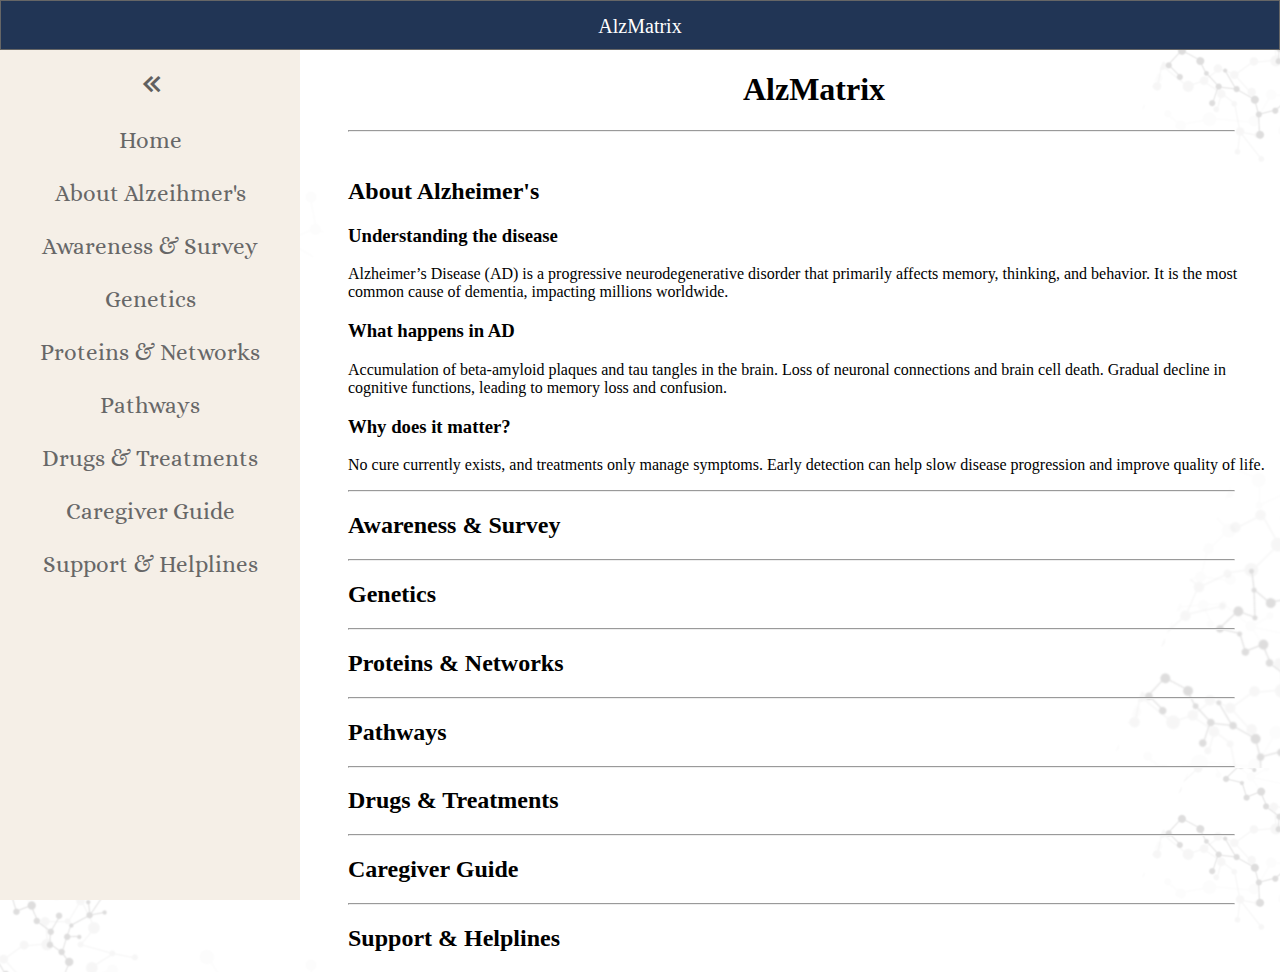
==== secondpage.html @ f24d051a "new file:   images/AlzMatrix2.png 	modified:   index.html 	new file:   secondpage.css 	new file:   s" ====
<!DOCTYPE html>
<html lang="en">
<head>
    <meta charset="UTF-8">
    <meta name="viewport" content="width=device-width, initial-scale=1.0">
    <title>Document</title>
    <link rel="stylesheet" href="secondpage.css">
    <link href='https://fonts.googleapis.com/css?family=Alice' rel='stylesheet'>
    <link rel="stylesheet" href="https://unpkg.com/boxicons@2.1.4/css/boxicons.min.css">

</head>
<body class="sb-expanded" background="images/AlzMatrix2.png"> 

    <div id="header_container">
        <div id="header">
            AlzMatrix
        </div>
    </div>

    <!-- <div id="wrapper">
        <div id="sidebar">
            <ul>
                <li>Home</li>
                <li>About Alzeihmer's</li>
                <li>Awareness & Survey</li>
                <li>Genetics</li>
                <li>Proteins & Networks</li>
                <li>Pathways</li>
                <li>Drugs & Treatments</li>
                <li>Caregiver Guide</li>
                <li>Support & Helplines</li>
            </ul>

        </div>

        <div id="main">
            <p>this is main content</p>
        </div>
    </div> -->


    <aside id="sidebar">
        
        
        <nav id="list_nav">
            <ul id="ul_list">
                <li>
                    <a href="" data-resize-btn id="button"><i class="bx bx-chevrons-right" id="button"></i></a>
                </li>
                <li>
                    <a id="list_item" href="index.html"><span>Home</span></a>
                </li>
                <li>
                    <a id="list_item" href="#about_ad"><span>About Alzeihmer's</span></a>
                </li>
                <li>
                    <a id="list_item" href="#aware"><span>Awareness & Survey</span></a>
                </li>
                <li>
                    <a id="list_item" href="#genes"><span>Genetics</span></a>
                </li>
                <li>
                    <a id="list_item" href=""><span>Proteins & Networks</span></a>
                </li>
                <li>
                    <a id="list_item" href=""><span>Pathways</span></a>
                </li>
                <li>
                    <a id="list_item" href=""><span>Drugs & Treatments</span></a>
                </li>
                <li>
                    <a id="list_item" href=""><span>Caregiver Guide</span></a>
                </li>
                <li>
                    <a id="list_item" href=""><span>Support & Helplines</span></a>
                </li>
            </ul>
        </nav>

        <div id="index">
            <h4>INDEX</h4>
        </div>

    </aside>

    <main id="main">
        <h1 id="title">AlzMatrix</h1>

        <hr>
        <br>

        <div id="about_ad">
            <h2>About Alzheimer's</h2>
            <h3>Understanding the disease</h3>
            <p>Alzheimer’s Disease (AD) is a progressive neurodegenerative disorder that primarily affects memory, thinking, and behavior. It is the most common cause of dementia, impacting millions worldwide.
            </p>
            <h3>What happens in AD</h3>
            <p>Accumulation of beta-amyloid plaques and tau tangles in the brain.
                Loss of neuronal connections and brain cell death.
                Gradual decline in cognitive functions, leading to memory loss and confusion.
                </p>
            <h3>Why does it matter?</h3>
            <p>No cure currently exists, and treatments only manage symptoms.
                Early detection can help slow disease progression and improve quality of life.</p>
        
        </div>

        <hr>

        <div id="aware">
            <h2>Awareness & Survey</h2>
        </div>

        <hr>

        <div id="genes">
            <h2>Genetics</h2>
        </div>

        <hr>

        <div id="proteins">
            <h2>Proteins & Networks</h2>
        </div>

        <hr>

        <div id="pathways">
            <h2>Pathways</h2>
        </div>

        <hr>

        <div id="drugs">
            <h2>Drugs & Treatments</h2>
        </div>

        <hr>

        <div id="guide">
            <h2>Caregiver Guide</h2>
        </div>

        <hr>

        <div id="support">
            <h2>Support & Helplines</h2>
        </div>

    </main>


    <!-- <div id="footer_container">
        <div id="footer">
            Footer Content
        </div>
    </div> -->



    <script>
        const resizeBtn = document.querySelector('[data-resize-btn]');

        resizeBtn.addEventListener('click', function(e){
            e.preventDefault();
            document.body.classList.toggle('sb-expanded');
        });

    </script>
    
</body>
</html>
---- secondpage.css ----
body {
    margin:0;
    padding:0;
    transition: background-color 0.5s;
    --sb-width: 3rem;
}


body.sb-expanded{
    --sb-width: 300px;
}

* {
    box-sizing: border-box;
  }


#header_container {
    background:#213555;
    border:1px solid #666;
    height:50px;
    left:0;
    position:fixed;
    width:100%;
    top:0;
}

#header {
    line-height:50px;
    margin:0 auto;
    width:940px;
    text-align:center;
    color: white;
    padding-left: 0;
    font-size: 20px;
}


/* sidebar */


#sidebar{
    background-color: #f5efe7;
    position: fixed;
    /* top: 50px;
    left: 0;
    bottom: 30px; */
    inset: 50px auto 0 0;
    /* width: 50px; */
    width: var(--sb-width)
}

#button{
    color: #616060;
    scale: 1.5;
    
    /* padding-left: 30px; */
}

#button.hover{
    color: black;
}


#list_nav, #ul_list{
    list-style: none;
    display: flex;
    flex-flow: column;
    gap: 30px;
    align-items: center;
}

#ul_list{
    padding-left: 0;
}

#list_item, #list_nav {
    display: flex;
    font-family: 'Alice';
    line-height: 1;
    color: #676767;
    text-decoration: none;
    font-size: 23px;
    transition: background-color 0.5s ease-in-out, color 0.5s ease-in-out;
}

a.hover{
    color: black;
}

span, #list_item, #list_nav {
    opacity: 0;
    visibility: hidden;
    /* transition: opacity 0.1s ease-in, visibility 0.1s ease-in */
}

.sb-expanded span, #list_item, #list_nav {
    opacity: 1;
    visibility: visible
}

#index {
    opacity: 1;
    visibility: visible;
    text-orientation: mixed;
}

.sb-expanded #index{
    opacity: 0;
    visibility: hidden;
}


.sb-expanded #sidebar .bx-chevrons-right{
    rotate: 180deg
}

/* main content */

#main{
    padding-top: 50px;
    padding-left: 3rem;
    transition: margin-left 0.5s ease-in-out;
}

h1{
    text-align: center;
}




hr{
    margin-right: 45px;
}

@media(min-width:768px){
    main{
        margin-left: var(--sb-width);
    }
}



/* Make Footer Sticky */
#footer_container {
    background:#213555;
    border:1px solid #666;
    bottom:0;
    height:30px;
    left:0;
    position:fixed;
    width:100%;
}

#footer {
    line-height:30px;
    margin:0 auto;
    width:940px;
    text-align:center;
    color: white
}
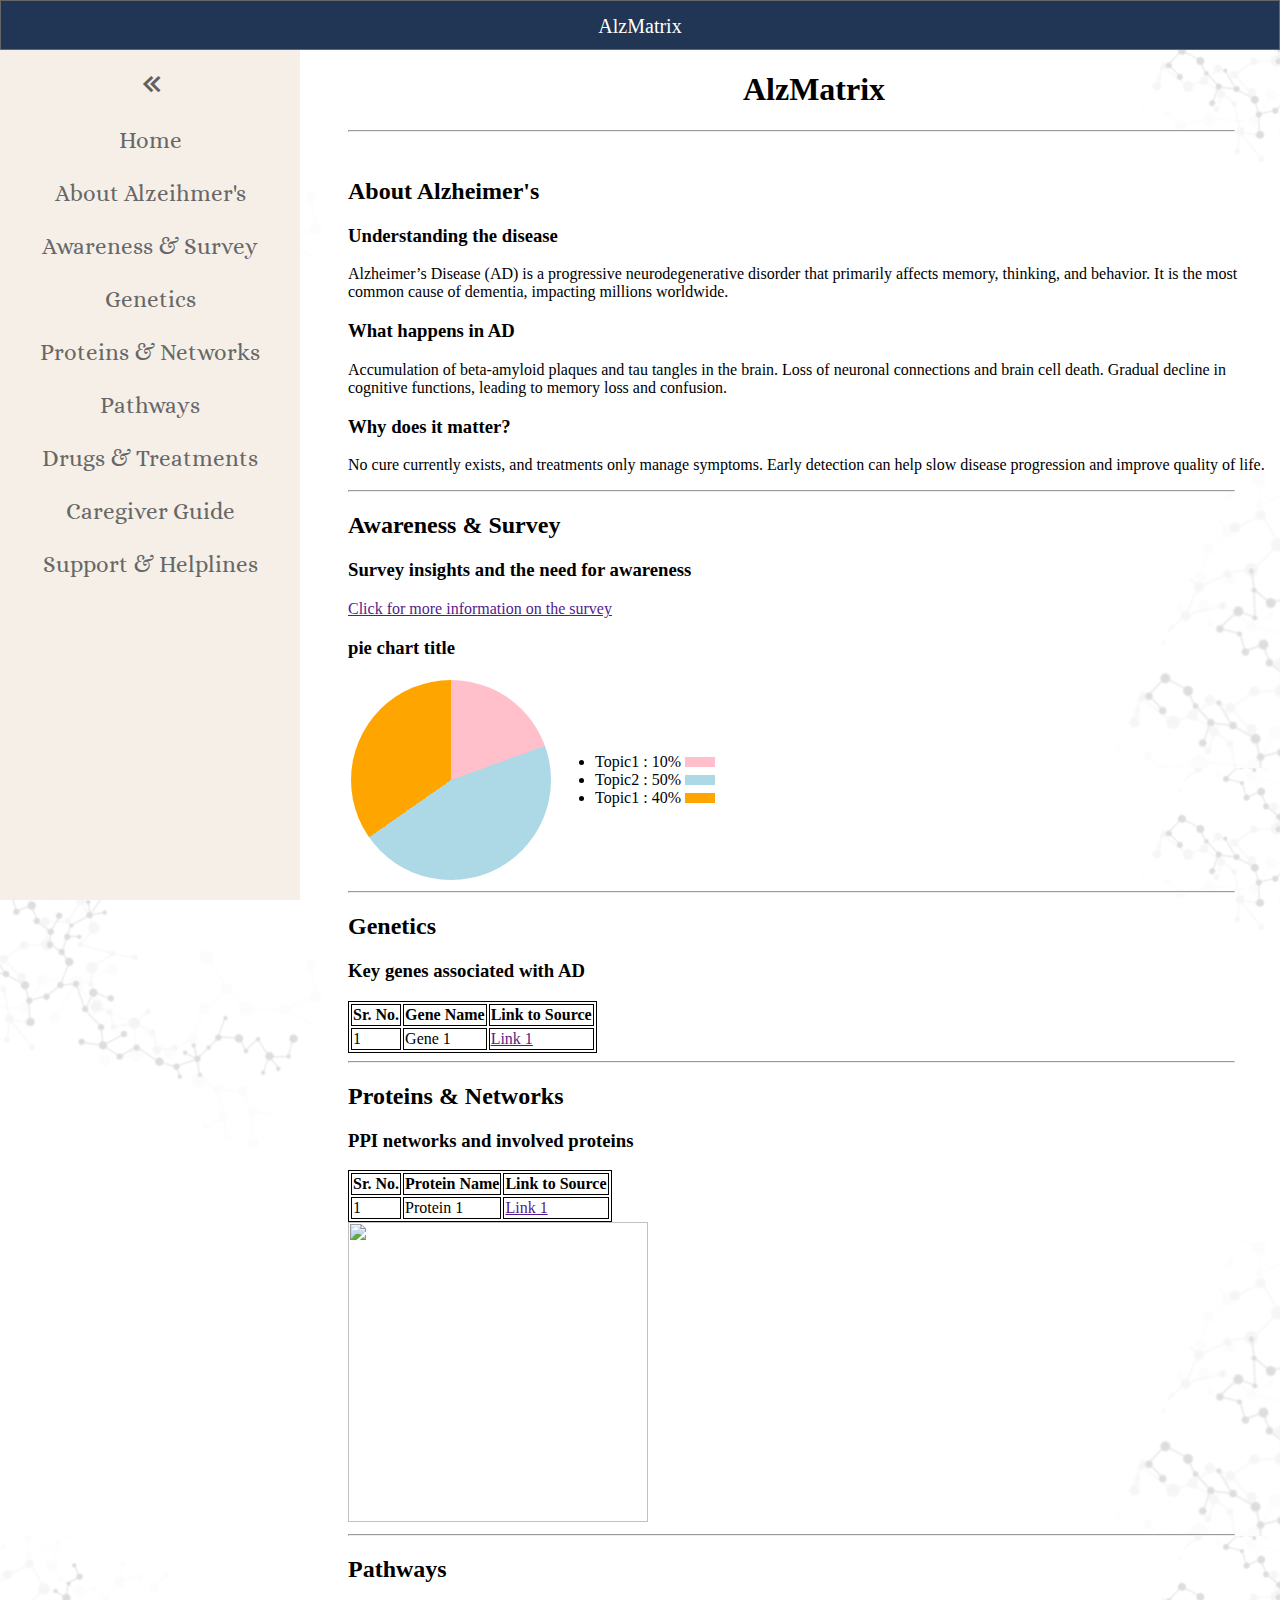
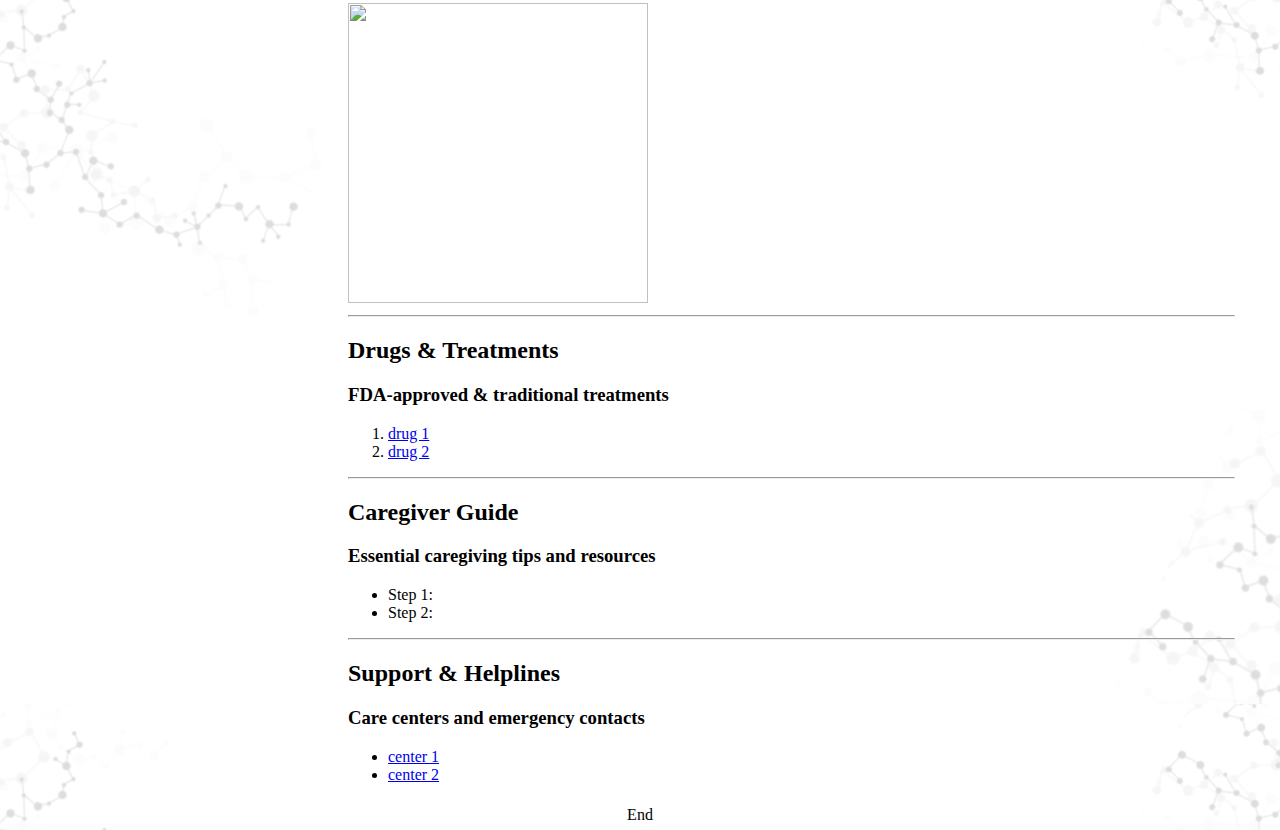
==== commit c4511477: "new file:   images/sample image.jpg 	modified:   secondpage.css 	modified:   secondpage.html" ====
--- a/secondpage.html
+++ b/secondpage.html
@@ -48,31 +48,31 @@
                     <a href="" data-resize-btn id="button"><i class="bx bx-chevrons-right" id="button"></i></a>
                 </li>
                 <li>
-                    <a id="list_item" href="index.html"><span>Home</span></a>
-                </li>
-                <li>
-                    <a id="list_item" href="#about_ad"><span>About Alzeihmer's</span></a>
-                </li>
-                <li>
-                    <a id="list_item" href="#aware"><span>Awareness & Survey</span></a>
-                </li>
-                <li>
-                    <a id="list_item" href="#genes"><span>Genetics</span></a>
-                </li>
-                <li>
-                    <a id="list_item" href=""><span>Proteins & Networks</span></a>
-                </li>
-                <li>
-                    <a id="list_item" href=""><span>Pathways</span></a>
-                </li>
-                <li>
-                    <a id="list_item" href=""><span>Drugs & Treatments</span></a>
-                </li>
-                <li>
-                    <a id="list_item" href=""><span>Caregiver Guide</span></a>
-                </li>
-                <li>
-                    <a id="list_item" href=""><span>Support & Helplines</span></a>
+                    <a id="list_item" href="index.html"><span id="list_span">Home</span></a>
+                </li>
+                <li>
+                    <a id="list_item" href="#about_ad"><span id="list_span">About Alzeihmer's</span></a>
+                </li>
+                <li>
+                    <a id="list_item" href="#aware"><span id="list_span">Awareness & Survey</span></a>
+                </li>
+                <li>
+                    <a id="list_item" href="#genes"><span id="list_span">Genetics</span></a>
+                </li>
+                <li>
+                    <a id="list_item" href=""><span id="list_span">Proteins & Networks</span></a>
+                </li>
+                <li>
+                    <a id="list_item" href=""><span id="list_span">Pathways</span></a>
+                </li>
+                <li>
+                    <a id="list_item" href=""><span id="list_span">Drugs & Treatments</span></a>
+                </li>
+                <li>
+                    <a id="list_item" href=""><span id="list_span">Caregiver Guide</span></a>
+                </li>
+                <li>
+                    <a id="list_item" href=""><span id="list_span">Support & Helplines</span></a>
                 </li>
             </ul>
         </nav>
@@ -109,46 +109,112 @@
 
         <div id="aware">
             <h2>Awareness & Survey</h2>
+            <h3>Survey insights and the need for awareness</h3>
+            <a href="">Click for more information on the survey</a>
+            <h3>pie chart title</h3>
+
+            <table id="pie_table">
+                <td><div id="piechart"></div></td>
+                <td><div id="pie_index">
+                    <ul>
+                        <li>Topic1 : 10% <span id="topic" style="background-color: pink;"></span></li>
+                        <li>Topic2 : 50% <span id="topic" style="background-color: lightblue;"></span></li>
+                        <li>Topic1 : 40% <span id="topic" style="background-color: orange;"></span></li>
+                    </ul>
+                </div></td>
+            </table>
+            
         </div>
 
         <hr>
 
         <div id="genes">
             <h2>Genetics</h2>
+            <h3>Key genes associated with AD</h3>
+            <table id="genetics_table" style="border: 1px solid black;">
+                <tr>
+                    <th style="border: 1px solid black;">Sr. No.</th>
+                    <th style="border: 1px solid black;">Gene Name</th>
+                    <th style="border: 1px solid black;">Link to Source</th>
+                </tr>
+
+                <tr>
+                    <td style="border: 1px solid black;">1</td>
+                    <td style="border: 1px solid black;">Gene 1</td>
+                    <td style="border: 1px solid black;"><a href="">Link 1</a></td>
+                </tr>
+                
+            </table>
         </div>
 
         <hr>
 
         <div id="proteins">
             <h2>Proteins & Networks</h2>
+            <h3>PPI networks and involved proteins</h3>
+            <table id="genetics_table" style="border: 1px solid black;">
+                <tr>
+                    <th style="border: 1px solid black;">Sr. No.</th>
+                    <th style="border: 1px solid black;">Protein Name</th>
+                    <th style="border: 1px solid black;">Link to Source</th>
+                </tr>
+
+                <tr>
+                    <td style="border: 1px solid black;">1</td>
+                    <td style="border: 1px solid black;">Protein 1</td>
+                    <td style="border: 1px solid black;"><a href="">Link 1</a></td>
+                </tr> 
+            </table>
+
+            <img id="ppi_network" src="images/sample image.jpg" alt="">
         </div>
 
         <hr>
 
         <div id="pathways">
             <h2>Pathways</h2>
+            <img id="pathway_img" src="images/sample image.jpg">
         </div>
 
         <hr>
 
         <div id="drugs">
             <h2>Drugs & Treatments</h2>
+            <h3> FDA-approved & traditional treatments</h3>
+            <ol>
+                <li><a href="#">drug 1</a></li>
+                <li><a href="#">drug 2</a></li>
+            </ol>
         </div>
 
         <hr>
 
         <div id="guide">
             <h2>Caregiver Guide</h2>
+            <h3>Essential caregiving tips and resources </h3>
+            <ul>
+                <li>Step 1:</li>
+                <li>Step 2:</li>
+            </ul>
         </div>
 
         <hr>
 
         <div id="support">
             <h2>Support & Helplines</h2>
+            <h3> Care centers and emergency contacts </h3>
+            
+            <ul>
+                <li><a href="#">center 1</a></li>
+                <li><a href="#">center 2</a></li>
+            </ul>
         </div>
 
     </main>
 
+    <div id="footer">
+        End
+    </div>
 
     <!-- <div id="footer_container">
         <div id="footer">
--- a/secondpage.css
+++ b/secondpage.css
@@ -88,13 +88,13 @@
     color: black;
 }
 
-span, #list_item, #list_nav {
+#list_span, #list_item, #list_nav {
     opacity: 0;
     visibility: hidden;
     /* transition: opacity 0.1s ease-in, visibility 0.1s ease-in */
 }
 
-.sb-expanded span, #list_item, #list_nav {
+.sb-expanded #list_span, #list_item, #list_nav {
     opacity: 1;
     visibility: visible
 }
@@ -140,6 +140,45 @@
     }
 }
 
+
+#pie_table{
+    border-color: none;
+}
+
+
+#piechart {
+    width: 200px;
+    height: 200px;
+    border-radius: 50%;
+    background-image: conic-gradient(
+        pink 70deg,
+        lightblue 0 235deg,
+        orange 0
+    );
+}
+
+
+#topic {
+    width: 30px;
+    height: 10px;
+    display: inline-block;
+}
+
+
+/* #genetics_table{
+    border: black;
+} */
+
+
+#ppi_network{
+    width: 300px;
+    height:300px;
+}
+
+#pathway_img{
+    width: 300px;
+    height:300px;
+}
 
 
 /* Make Footer Sticky */
@@ -158,5 +197,5 @@
     margin:0 auto;
     width:940px;
     text-align:center;
-    color: white
+    color: black
 }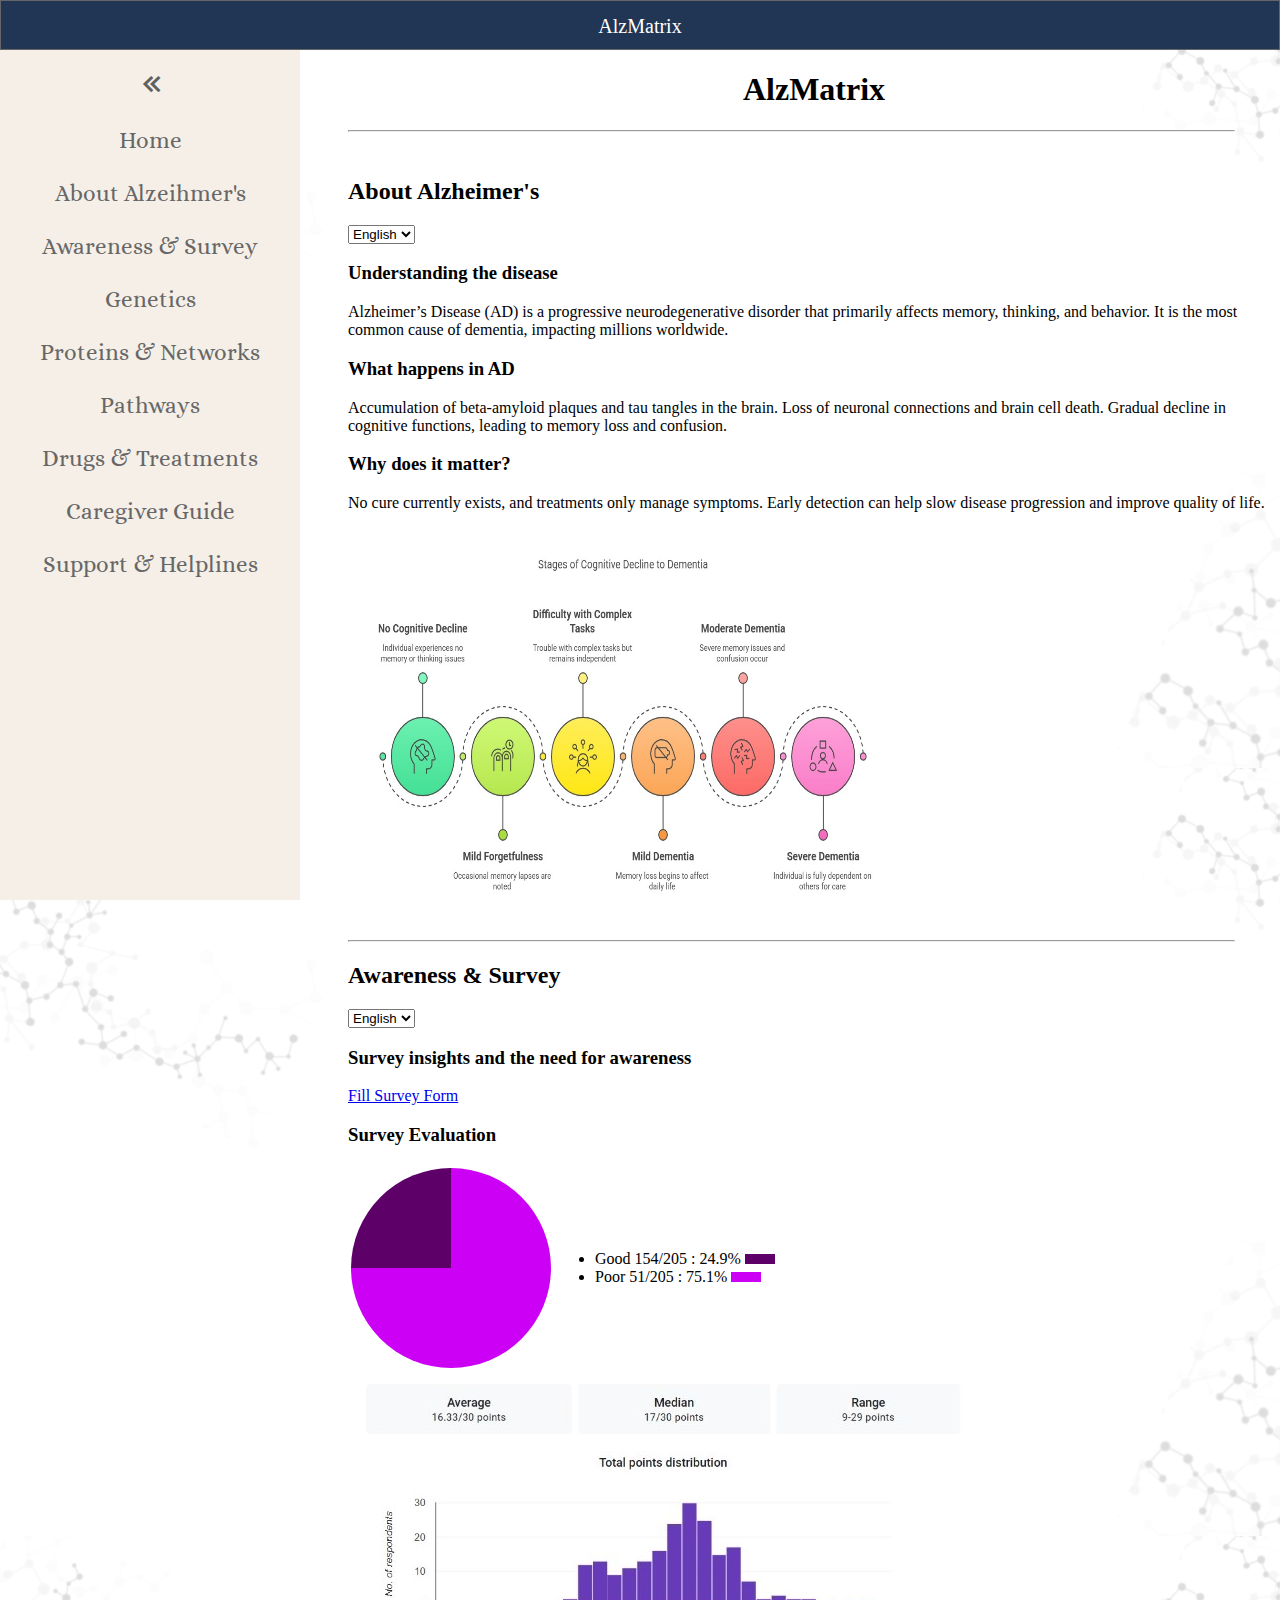
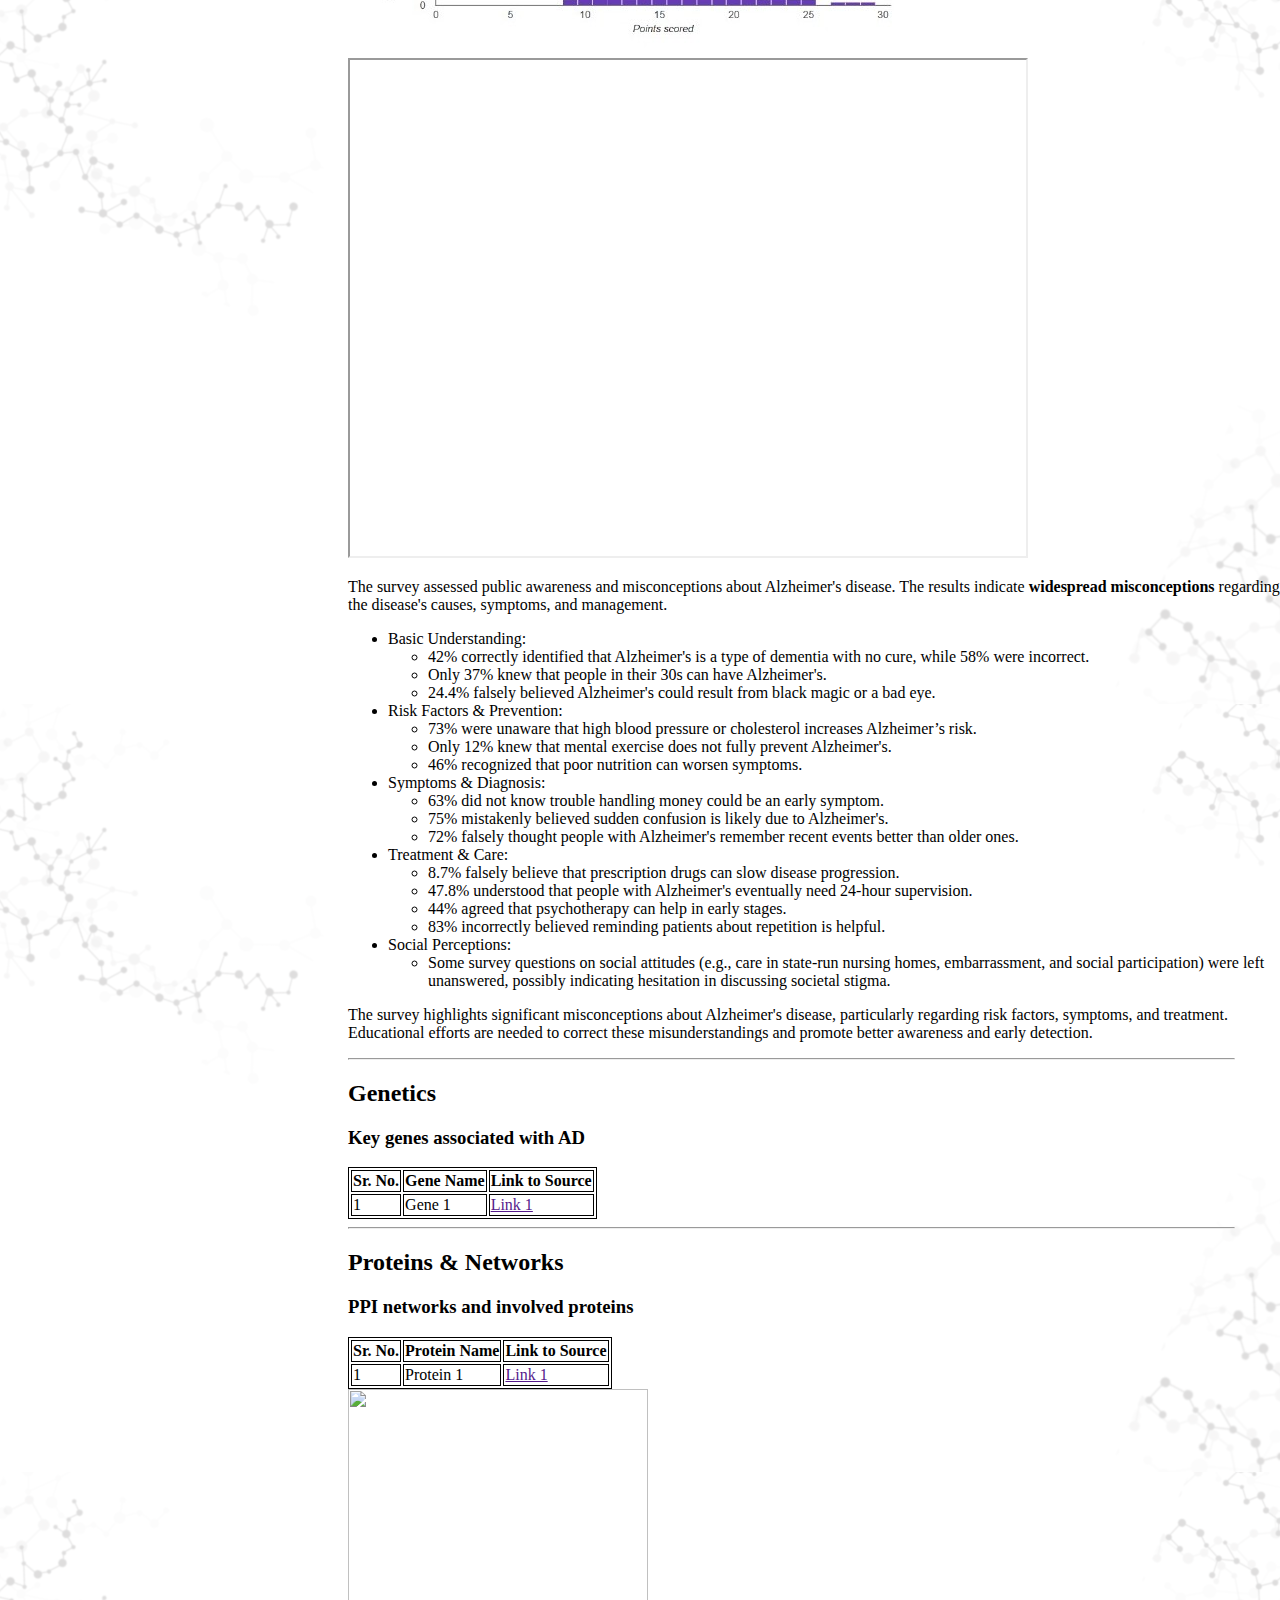
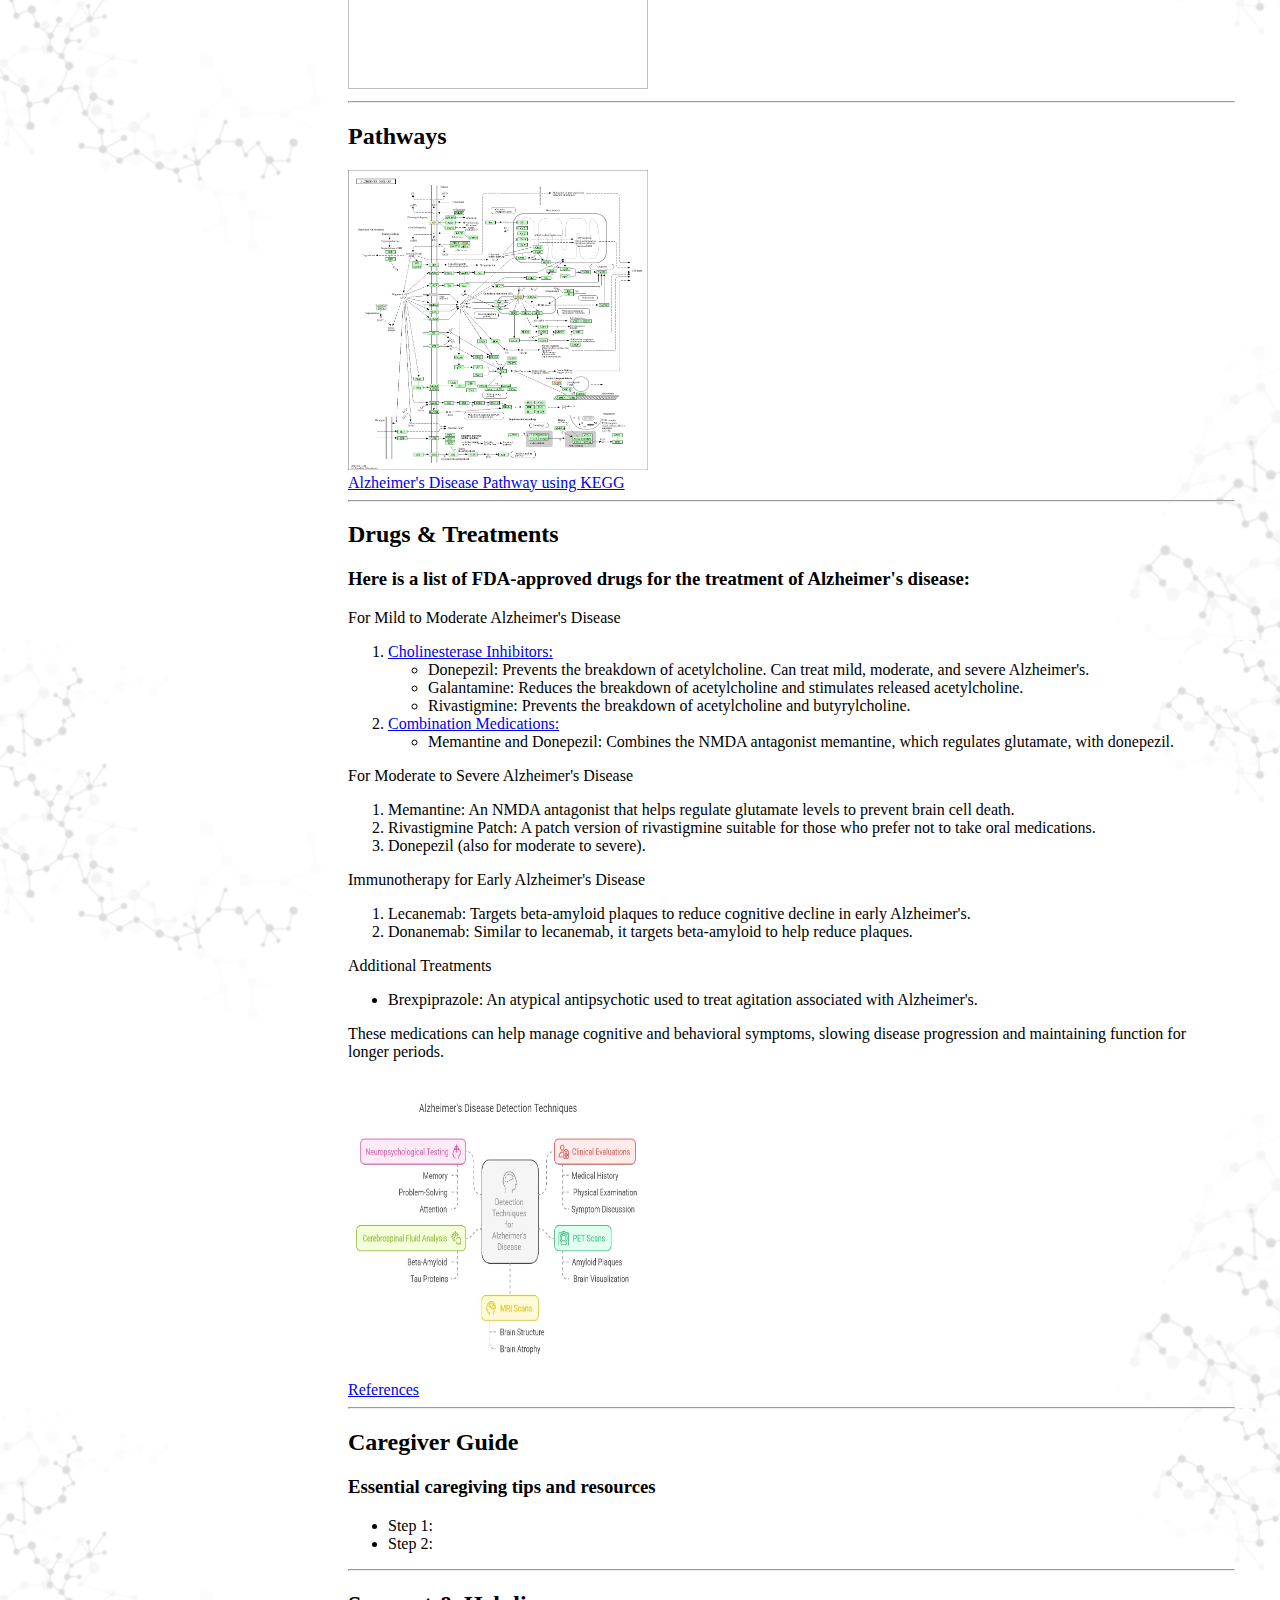
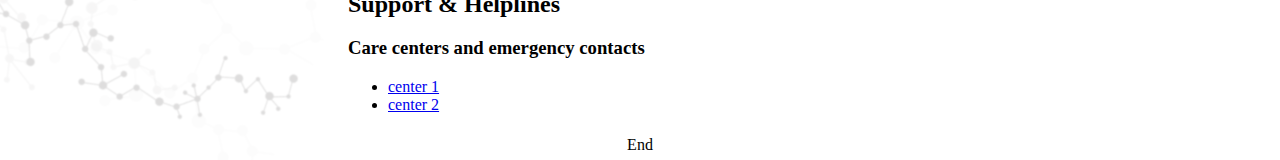
==== commit f16af336: "new file:   images/about_eng.jpg 	new file:   images/about_hin.jpg 	new file:   images/about_mar.jpg" ====
--- a/secondpage.html
+++ b/secondpage.html
@@ -60,19 +60,19 @@
                     <a id="list_item" href="#genes"><span id="list_span">Genetics</span></a>
                 </li>
                 <li>
-                    <a id="list_item" href=""><span id="list_span">Proteins & Networks</span></a>
-                </li>
-                <li>
-                    <a id="list_item" href=""><span id="list_span">Pathways</span></a>
-                </li>
-                <li>
-                    <a id="list_item" href=""><span id="list_span">Drugs & Treatments</span></a>
-                </li>
-                <li>
-                    <a id="list_item" href=""><span id="list_span">Caregiver Guide</span></a>
-                </li>
-                <li>
-                    <a id="list_item" href=""><span id="list_span">Support & Helplines</span></a>
+                    <a id="list_item" href="#proteins"><span id="list_span">Proteins & Networks</span></a>
+                </li>
+                <li>
+                    <a id="list_item" href="#pathways"><span id="list_span">Pathways</span></a>
+                </li>
+                <li>
+                    <a id="list_item" href="#drugs"><span id="list_span">Drugs & Treatments</span></a>
+                </li>
+                <li>
+                    <a id="list_item" href="#guide"><span id="list_span">Caregiver Guide</span></a>
+                </li>
+                <li>
+                    <a id="list_item" href="#support"><span id="list_span">Support & Helplines</span></a>
                 </li>
             </ul>
         </nav>
@@ -90,40 +90,114 @@
         <br>
 
         <div id="about_ad">
-            <h2>About Alzheimer's</h2>
-            <h3>Understanding the disease</h3>
-            <p>Alzheimer’s Disease (AD) is a progressive neurodegenerative disorder that primarily affects memory, thinking, and behavior. It is the most common cause of dementia, impacting millions worldwide.
-            </p>
-            <h3>What happens in AD</h3>
-            <p>Accumulation of beta-amyloid plaques and tau tangles in the brain.
+            <h2 id="about_ad_h2">About Alzheimer's</h2>
+            <select id="selectBox" onchange="changeFunc();">
+                <option value="eng">English</option>
+                <option value="mar">Marathi</option>
+                <option value="hin">Hindi</option>
+              </select>
+            <h3 id="about_ad_h3_1">Understanding the disease</h3>
+            <p id="about_ad_p1">Alzheimer’s Disease (AD) is a progressive neurodegenerative disorder that primarily affects memory, thinking, and behavior. It is the most common cause of dementia, impacting millions worldwide.
+            </p>
+            <h3 id="about_ad_h3_2">What happens in AD</h3>
+            <p id="about_ad_p2">Accumulation of beta-amyloid plaques and tau tangles in the brain.
                 Loss of neuronal connections and brain cell death.
                 Gradual decline in cognitive functions, leading to memory loss and confusion.
                 </p>
-            <h3>Why does it matter?</h3>
-            <p>No cure currently exists, and treatments only manage symptoms.
+            <h3 id="about_ad_h3_3">Why does it matter?</h3>
+            <p id="about_ad_p3">No cure currently exists, and treatments only manage symptoms.
                 Early detection can help slow disease progression and improve quality of life.</p>
+
+            <img id="about_img" src="images/about_eng.jpg" alt="">
         
         </div>
 
         <hr>
 
         <div id="aware">
-            <h2>Awareness & Survey</h2>
-            <h3>Survey insights and the need for awareness</h3>
-            <a href="">Click for more information on the survey</a>
-            <h3>pie chart title</h3>
+            <h2 id="aware_h2">Awareness & Survey</h2>
+            <select id="selectBox2" onchange="changeFunc2();">
+                <option value="eng">English</option>
+                <option value="mar">Marathi</option>
+                <option value="hin">Hindi</option>
+              </select>
+            <h3 id="aware_h3_1">Survey insights and the need for awareness</h3>
+            <a id="survey_form" href="https://docs.google.com/forms/d/e/1FAIpQLSf1Qo3veVBKrddcrHKCTvaTiHQCVi0uPwscwUhgrA3FA7Ocig/viewform?usp=header">Fill Survey Form</a>
+            <h3 id="aware_h3_2">Survey Evaluation</h3>
 
             <table id="pie_table">
                 <td><div id="piechart"></div></td>
                 <td><div id="pie_index">
                     <ul>
-                        <li>Topic1 : 10% <span id="topic" style="background-color: pink;"></span></li>
-                        <li>Topic2 : 50% <span id="topic" style="background-color: lightblue;"></span></li>
-                        <li>Topic1 : 40% <span id="topic" style="background-color: orange;"></span></li>
-                    </ul>
+                        <li id="aware_li1">Good 154/205 : 24.9% <span id="topic" style="background-color: rgb(93, 0, 103);"></span></li>
+                        <li id="aware_li2">Poor 51/205 : 75.1% <span id="topic" style="background-color: rgb(204, 0, 245);"></span></li>                    </ul>
                 </div></td>
             </table>
-            
+
+            <img src="images/barchart.jpg" alt="">
+
+            <br>
+
+            <iframe id="excel" src="https://docs.google.com/spreadsheets/d/e/2PACX-1vQ74wCC07UPTKp6LDgj2RJAR5zOXy7xBnPYxe-usBwbx4OoOt7iPDifdPAORWttrsbyppCI_W58D0nC/pubhtml?gid=0&amp;single=true&amp;widget=true&amp;headers=false"></iframe>
+
+            <p>The survey assessed public awareness and misconceptions about Alzheimer's disease. The results indicate <b>widespread misconceptions</b> regarding the disease's causes, symptoms, and management.</p>
+            <ul>
+                <li>Basic Understanding:
+                    <ul>
+                        <li>42% correctly identified that Alzheimer's is a type of dementia with no cure, while 58% were incorrect.</li>
+                        <li>Only 37% knew that people in their 30s can have Alzheimer's.</li>
+                        <li>24.4% falsely believed Alzheimer's could result from black magic or a bad eye.</li>
+                    </ul>
+                </li>
+
+                <li>Risk Factors & Prevention:
+                    <ul>
+                        <li>73% were unaware that high blood pressure or cholesterol increases Alzheimer’s risk.
+                        </li>
+                        <li>Only 12% knew that mental exercise does not fully prevent Alzheimer's.
+                        </li>
+                        <li>46% recognized that poor nutrition can worsen symptoms.
+                        </li>
+                    </ul>
+                </li>
+                <li>
+                    Symptoms & Diagnosis:
+                    <ul>
+                        <li>63% did not know trouble handling money could be an early symptom.
+                        </li>
+                        <li>75% mistakenly believed sudden confusion is likely due to Alzheimer's.
+                        </li>
+                        <li>72% falsely thought people with Alzheimer's remember recent events better than older ones.
+                        </li>
+                    </ul>
+                </li>
+                <li>
+                    Treatment & Care:
+                    <ul>
+                        <li> 8.7% falsely believe that prescription drugs can slow disease progression.
+                        </li>
+                        <li>
+                            47.8% understood that people with Alzheimer's eventually need 24-hour supervision.
+                        </li>
+                        <li>44% agreed that psychotherapy can help in early stages.
+                        </li>
+                        <li>83% incorrectly believed reminding patients about repetition is helpful.
+                        </li>
+                    </ul>
+                </li>
+                <li>
+                    Social Perceptions:
+                    <ul>
+                        <li>
+                            Some survey questions on social attitudes (e.g., care in state-run nursing homes, embarrassment, and social participation) were left unanswered, possibly indicating hesitation in discussing societal stigma.
+
+                        </li>
+                    </ul>
+                </li>
+            </ul>
+
+            <p>The survey highlights significant misconceptions about Alzheimer's disease, particularly regarding risk factors, symptoms, and treatment. Educational efforts are needed to correct these misunderstandings and promote better awareness and early detection.
+            </p>
         </div>
 
         <hr>
@@ -173,18 +247,65 @@
 
         <div id="pathways">
             <h2>Pathways</h2>
-            <img id="pathway_img" src="images/sample image.jpg">
+            <img id="pathway_img" src="images/pathway.jpg"><br>
+            <a href="https://www.kegg.jp/entry/H00056">Alzheimer's Disease Pathway using KEGG</a>
         </div>
 
         <hr>
 
         <div id="drugs">
             <h2>Drugs & Treatments</h2>
-            <h3> FDA-approved & traditional treatments</h3>
+            <h3>Here is a list of FDA-approved drugs for the treatment of Alzheimer's disease:
+            </h3>
+            <p>For Mild to Moderate Alzheimer's Disease
+            </p>
             <ol>
-                <li><a href="#">drug 1</a></li>
-                <li><a href="#">drug 2</a></li>
+                <li><a href="#">Cholinesterase Inhibitors:</a>
+                <ul>
+                    <li>Donepezil: Prevents the breakdown of acetylcholine. Can treat mild, moderate, and severe Alzheimer's.</li>
+                    <li>Galantamine: Reduces the breakdown of acetylcholine and stimulates released acetylcholine.</li>
+                    <li>Rivastigmine: Prevents the breakdown of acetylcholine and butyrylcholine.</li>
+                </ul></li>
+                <li><a href="#">Combination Medications:</a>
+                <ul>
+                    <li>Memantine and Donepezil: Combines the NMDA antagonist memantine, which regulates glutamate, with donepezil.
+                    </li>
+                </ul></li>
             </ol>
+
+            <p>For Moderate to Severe Alzheimer's Disease
+            </p>
+
+            <ol>
+                <li>Memantine: An NMDA antagonist that helps regulate glutamate levels to prevent brain cell death.
+                </li>
+                <li>Rivastigmine Patch: A patch version of rivastigmine suitable for those who prefer not to take oral medications.
+                </li>
+                <li>Donepezil (also for moderate to severe).
+                </li>
+            </ol>
+
+            <p>Immunotherapy for Early Alzheimer's Disease
+            </p>
+
+            <ol>
+                <li> Lecanemab: Targets beta-amyloid plaques to reduce cognitive decline in early Alzheimer's.
+                </li>
+                <li>Donanemab: Similar to lecanemab, it targets beta-amyloid to help reduce plaques.
+                </li>
+            </ol>
+
+            <p>Additional Treatments
+            </p>
+            <ul><li>Brexpiprazole: An atypical antipsychotic used to treat agitation associated with Alzheimer's.
+            </li></ul>
+
+            <p>
+                These medications can help manage cognitive and behavioral symptoms, slowing disease progression and maintaining function for longer periods.
+            </p>
+
+            <img id="drug_img" src="images/drugs.jpg" alt=""><br>
+            <a href="https://www.nia.nih.gov/health/alzheimers-treatment/how-alzheimers-disease-treated#:~:text=Lecanemab%20and%20donanemab%20are%20FDA,hallmark%20brain%20changes%20in%20Alzheimer's.">References</a>
         </div>
 
         <hr>
@@ -232,6 +353,93 @@
             document.body.classList.toggle('sb-expanded');
         });
 
+
+        function changeFunc() {
+            var selectBox = document.getElementById("selectBox");
+            var selectedValue = selectBox.options[selectBox.selectedIndex].value;
+            var url = document.querySelector("#about_img");
+
+            if(selectedValue=="eng"){
+                document.getElementById("about_ad_h2").textContent="About Alzheimer's";
+                document.getElementById("about_ad_h3_1").textContent="Understanding the disease";
+                document.getElementById("about_ad_p1").textContent="Alzheimer’s Disease (AD) is a progressive neurodegenerative disorder that primarily affects memory, thinking, and behavior. It is the most common cause of dementia, impacting millions worldwide.";
+                document.getElementById("about_ad_h3_2").textContent="What happens in AD";
+                document.getElementById("about_ad_p2").textContent="Accumulation of beta-amyloid plaques and tau tangles in the brain. Loss of neuronal connections and brain cell death. Gradual decline in cognitive functions, leading to memory loss and confusion.";
+                document.getElementById("about_ad_h3_3").textContent="Why does it matter?";
+                document.getElementById("about_ad_p3").textContent="No cure currently exists, and treatments only manage symptoms. Early detection can help slow disease progression and improve quality of life.";
+                url.src = 'images/about_eng.jpg';
+            }
+            else if(selectedValue=="mar"){
+                document.getElementById("about_ad_h2").textContent="next hi";
+                document.getElementById("about_ad_h3_1").textContent="next hi";
+                document.getElementById("about_ad_p1").textContent="next hi";
+                document.getElementById("about_ad_h3_2").textContent="next hi";
+                document.getElementById("about_ad_p2").textContent="next hi";
+                document.getElementById("about_ad_h3_3").textContent="next hi";
+                document.getElementById("about_ad_p3").textContent="next hi";
+                url.src = 'images/about_mar.jpg';
+            }
+            else{
+                document.getElementById("about_ad_h2").textContent="next hi";
+                document.getElementById("about_ad_h3_1").textContent="next hi";
+                document.getElementById("about_ad_p1").textContent="next hi";
+                document.getElementById("about_ad_h3_2").textContent="next hi";
+                document.getElementById("about_ad_p2").textContent="next hi";
+                document.getElementById("about_ad_h3_3").textContent="next hi";
+                document.getElementById("about_ad_p3").textContent="next hi";
+                url.src = 'images/about_hin.jpg';
+            }
+        }
+
+
+        function changeFunc2() {
+            var selectBox = document.getElementById("selectBox2");
+            var selectedValue = selectBox.options[selectBox.selectedIndex].value;
+            var url = document.querySelector("#survey_form");
+        
+
+            if(selectedValue=='eng'){
+                // location.reload(true);
+                document.getElementById("aware_h2").textContent="Awareness & Survey";
+                document.getElementById("aware_h3_1").textContent="Survey insights and the need for awareness";
+                document.getElementById("aware_h3_2").textContent="Survey Evaluation";
+                document.getElementById("survey_form").textContent="Fill Survey Form";
+                document.getElementById("aware_li1").textContent="Good 154/205 : 24.9% ";
+                document.getElementById("aware_li2").textContent="Poor 51/205 : 75.1% ";
+                url.href = 'https://docs.google.com/forms/d/e/1FAIpQLSf1Qo3veVBKrddcrHKCTvaTiHQCVi0uPwscwUhgrA3FA7Ocig/viewform?usp=header';
+            }
+            else if(selectedValue=='mar'){
+                // location.reload(true);
+                document.getElementById("aware_h2").textContent="About Alzheimer's";
+                document.getElementById("aware_h3_1").textContent="About Alzheimer's";
+                document.getElementById("aware_h3_2").textContent="About Alzheimer's";
+                document.getElementById("survey_form").textContent="About Alzheimer's";
+                document.getElementById("aware_li1").textContent="About Alzheimer's";
+                document.getElementById("aware_li2").textContent="About Alzheimer's";
+                url.href = 'https://forms.gle/khr19edXPZjVWbcC7';
+            }
+            else{
+                // location.reload(true);
+                document.getElementById("aware_h2").textContent="About Alzheimer's";
+                document.getElementById("aware_h3_1").textContent="About Alzheimer's";
+                document.getElementById("aware_h3_2").textContent="About Alzheimer's";
+                document.getElementById("survey_form").textContent="About Alzheimer's";
+                document.getElementById("aware_li1").textContent="About Alzheimer's";
+                document.getElementById("aware_li2").textContent="About Alzheimer's";
+                url.href = 'https://forms.gle/2JLQSTdB5ezyD6o38';
+            }
+        }
+
+
+    //     document.getElementById("selectBox2").onclick = function() {
+    //     var link = document.getElementById("survey_form");
+    //     link.setAttribute("href", "https://forms.gle/khr19edXPZjVWbcC7");
+    //     return false;
+    // }
+
+        
+
+
     </script>
     
 </body>
--- a/secondpage.css
+++ b/secondpage.css
@@ -151,10 +151,14 @@
     height: 200px;
     border-radius: 50%;
     background-image: conic-gradient(
-        pink 70deg,
-        lightblue 0 235deg,
-        orange 0
+        rgb(204, 0, 245) 0 270deg,
+        rgb(93, 0, 103) 0 
     );
+}
+
+#excel{
+    width: 680px;
+    height: 500px;
 }
 
 
@@ -178,6 +182,16 @@
 #pathway_img{
     width: 300px;
     height:300px;
+}
+
+#drug_img{
+    width: 300px;
+    height:300px;
+}
+
+#about_img{
+    width: 550px;
+    height:400px;
 }
 
 
@@ -198,4 +212,19 @@
     width:940px;
     text-align:center;
     color: black
-}+}
+
+::-webkit-scrollbar {
+    width: 10px;
+}
+::-webkit-scrollbar-track {
+    background: none;
+    /* border-radius: 8px; */
+}
+::-webkit-scrollbar-thumb {
+    background: #c1c1c1;
+    border-radius: 8px;
+}
+/* ::-webkit-scrollbar-thumb:hover {
+    background: #999;
+} */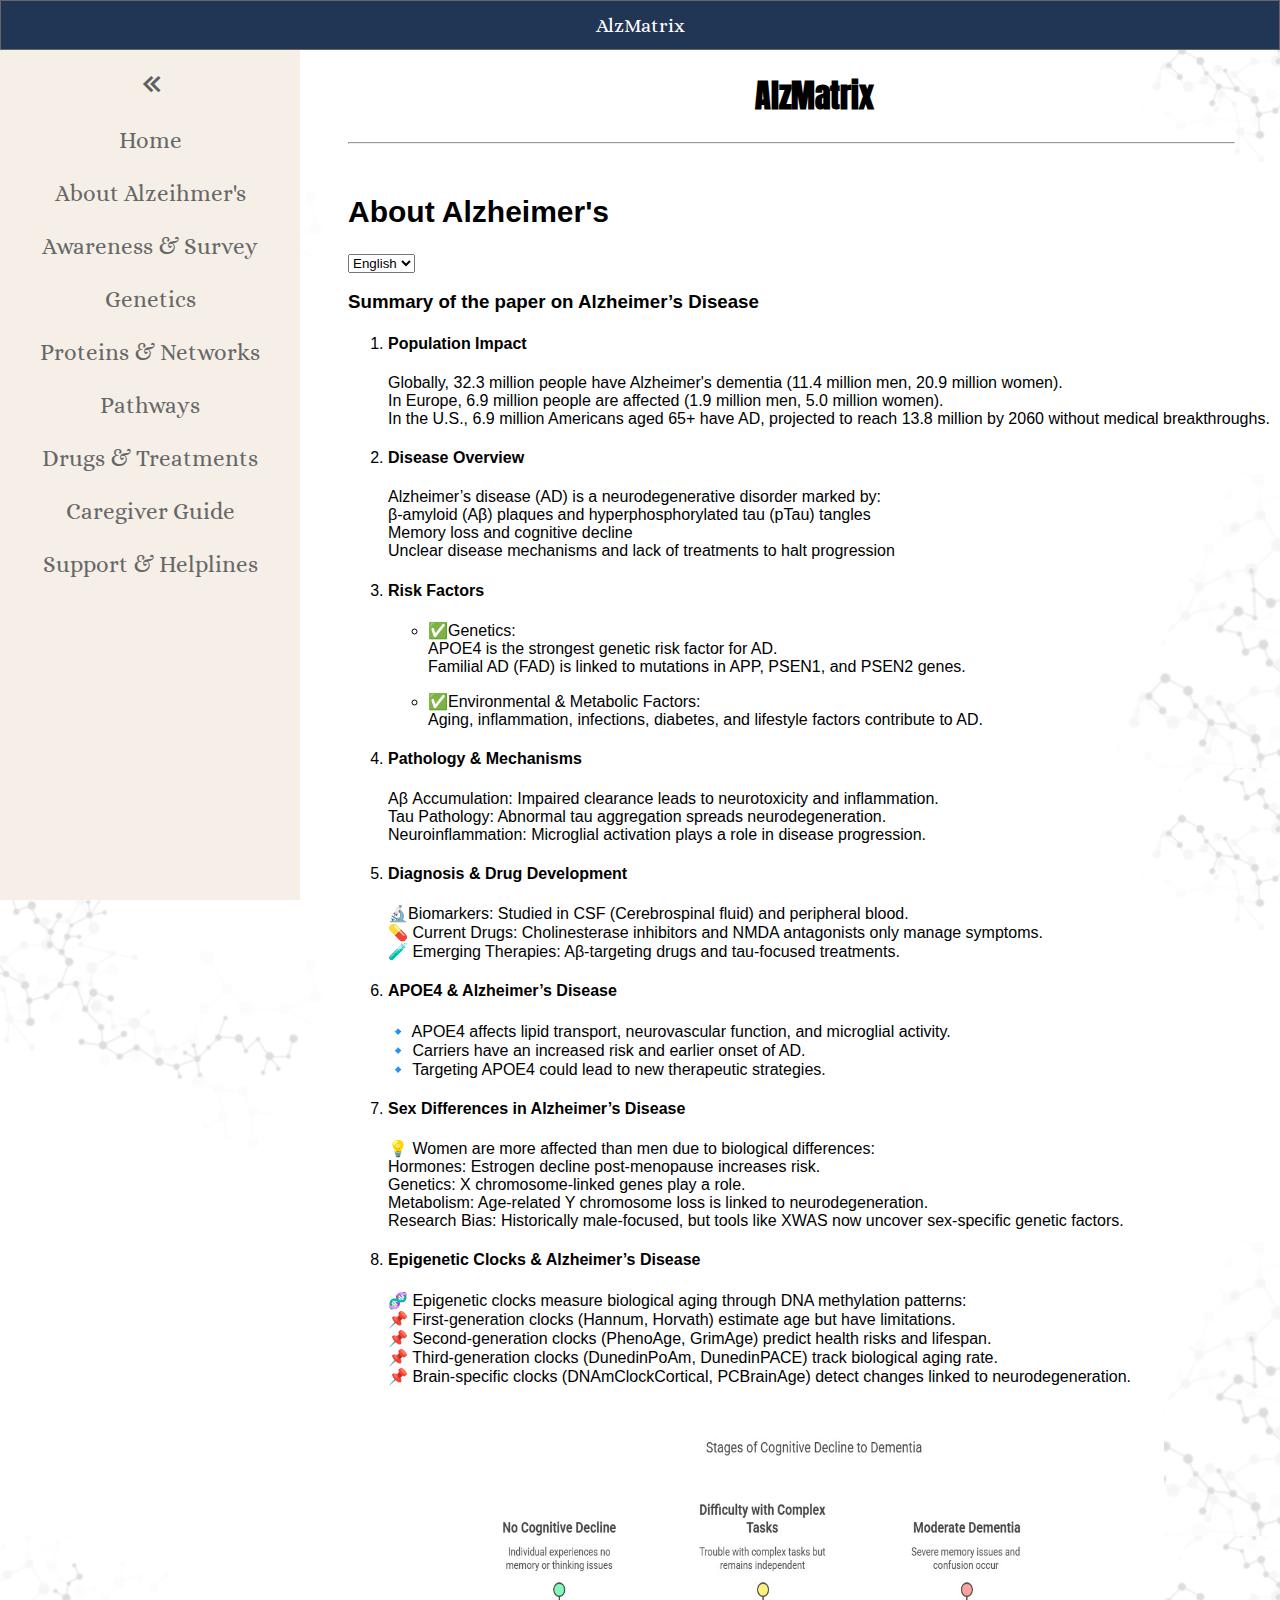
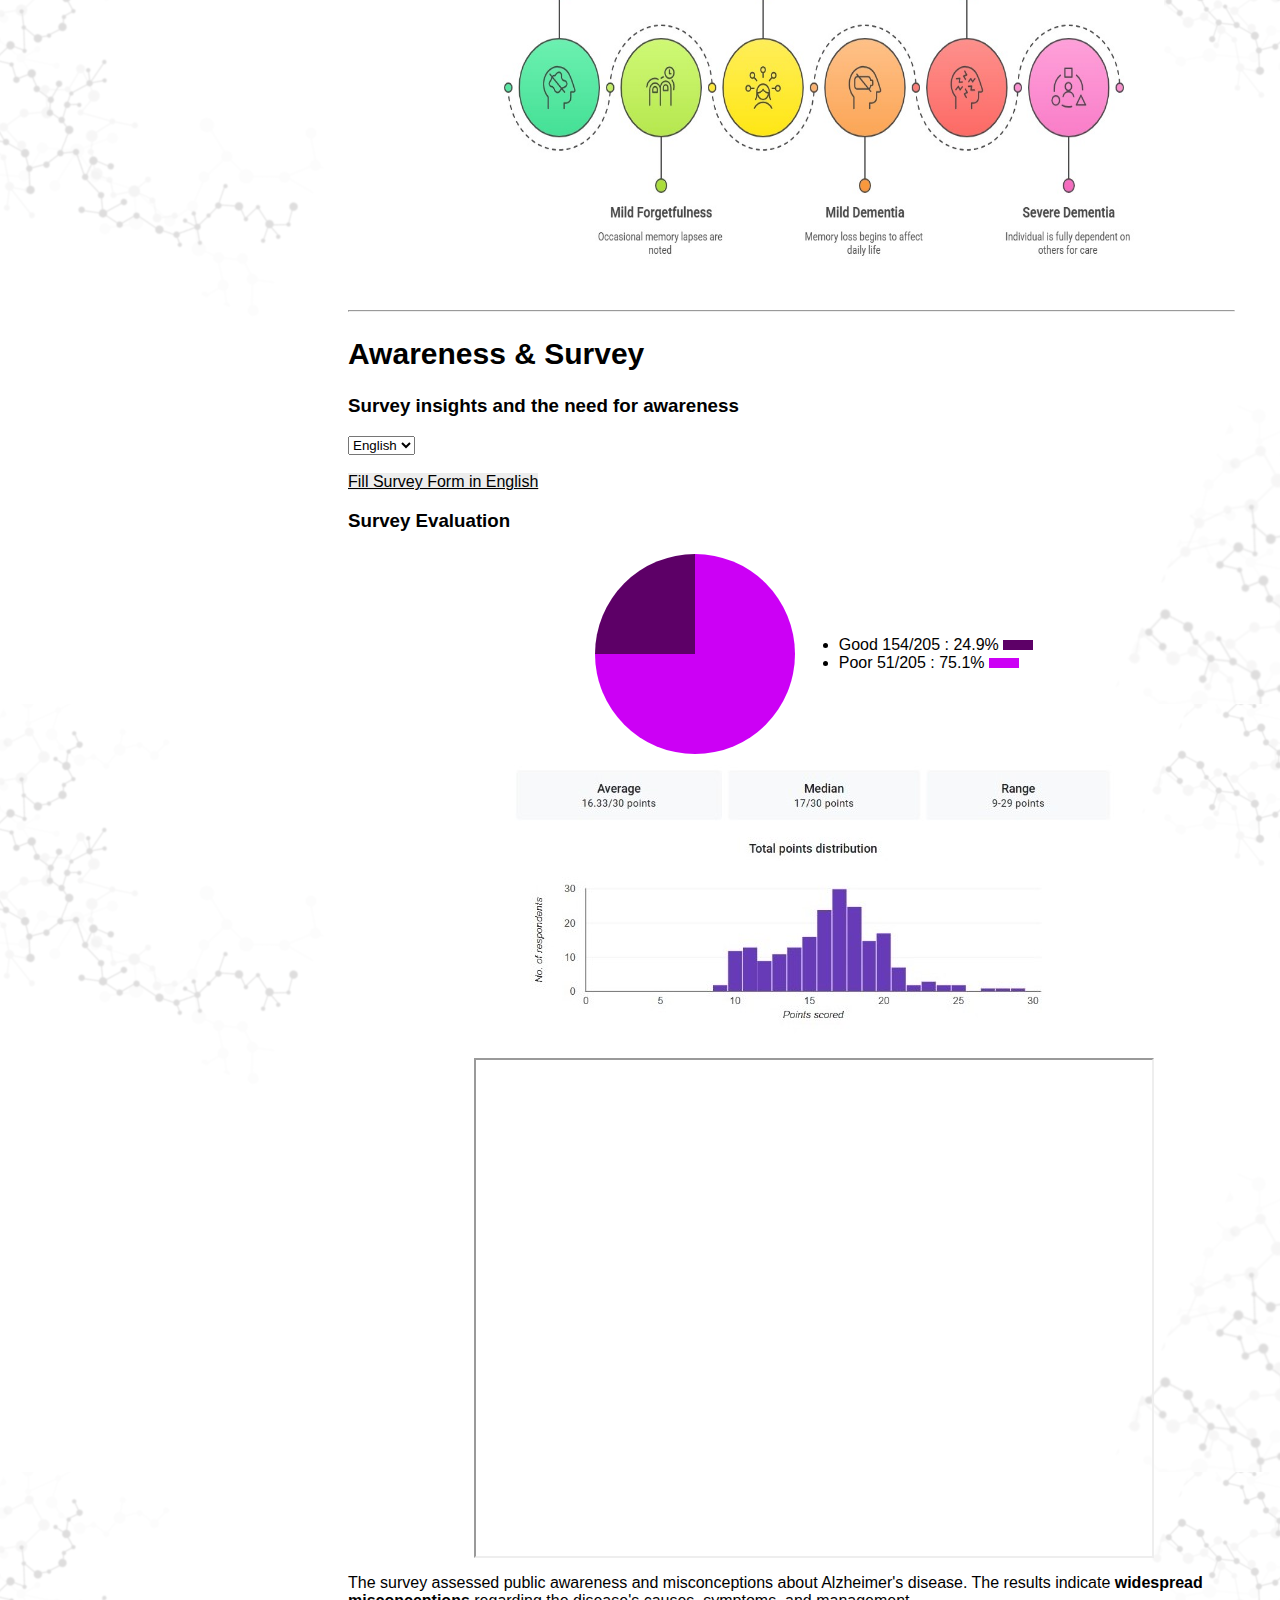
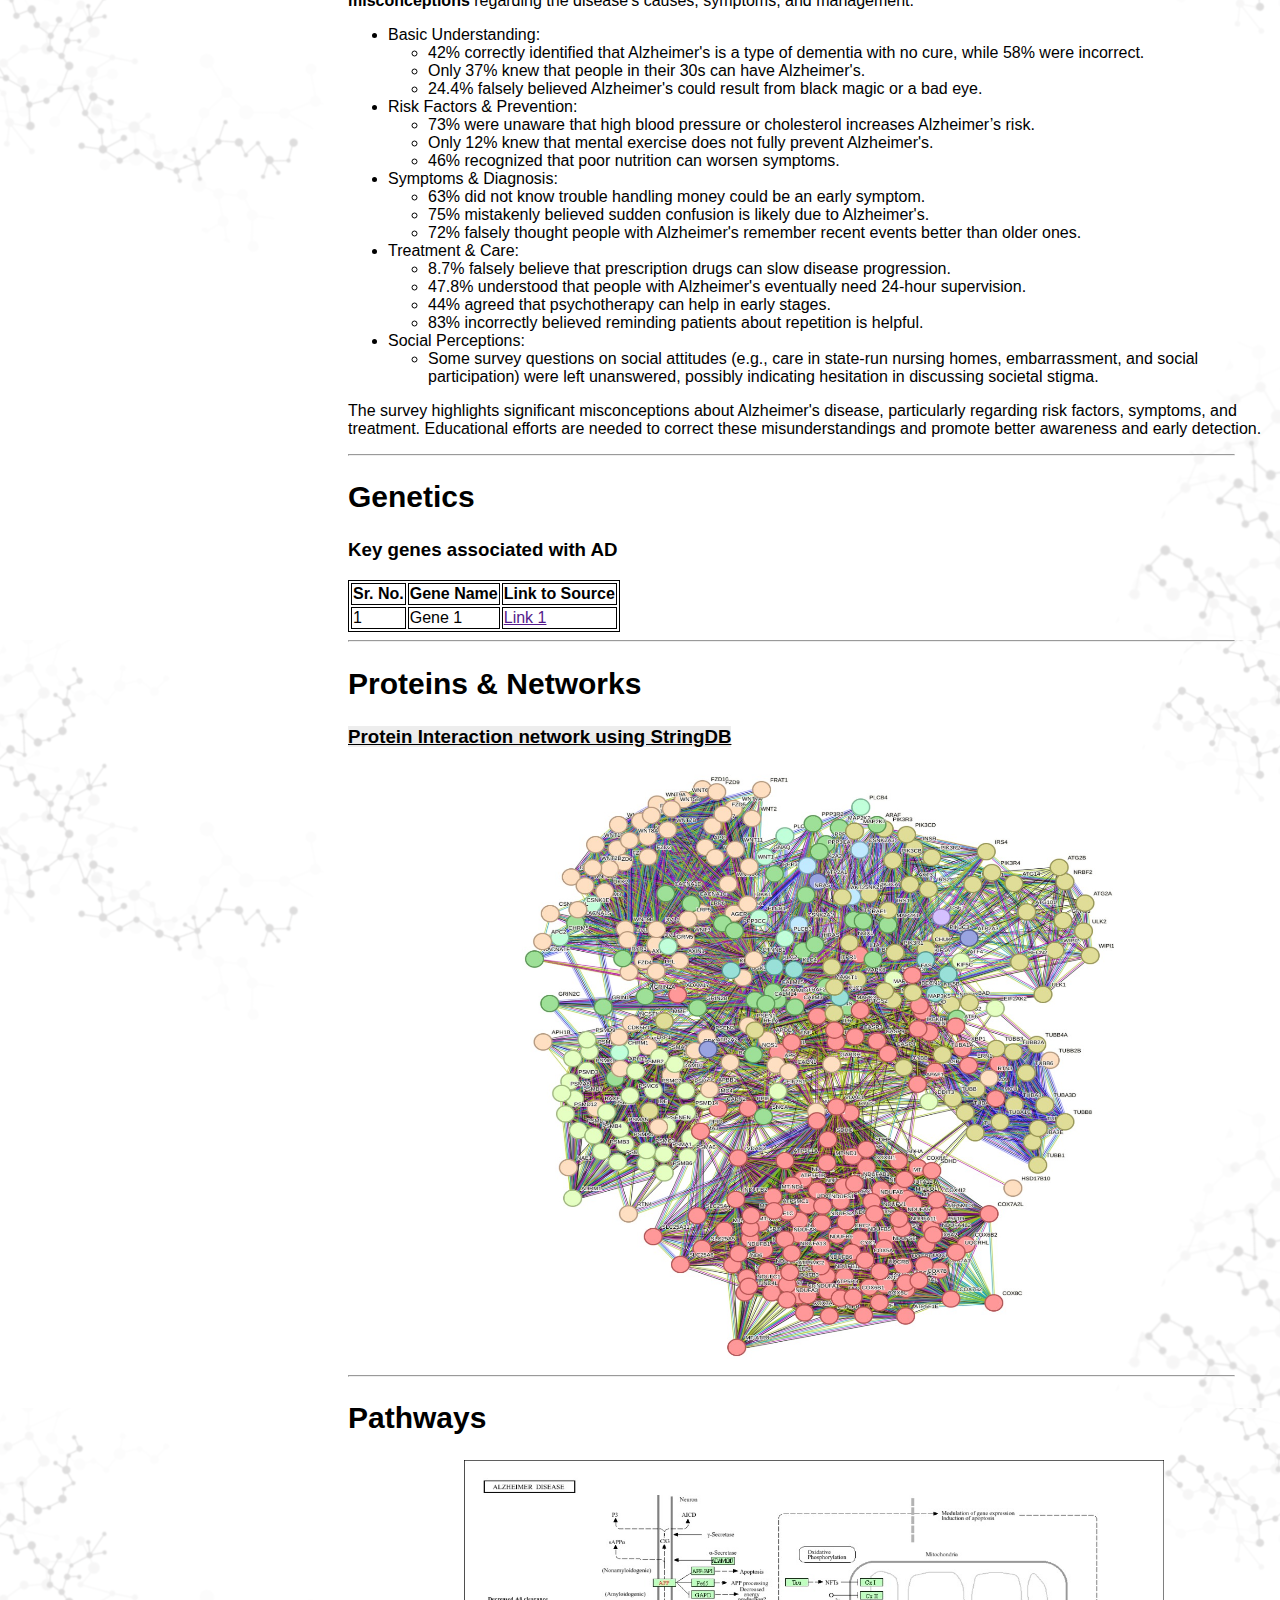
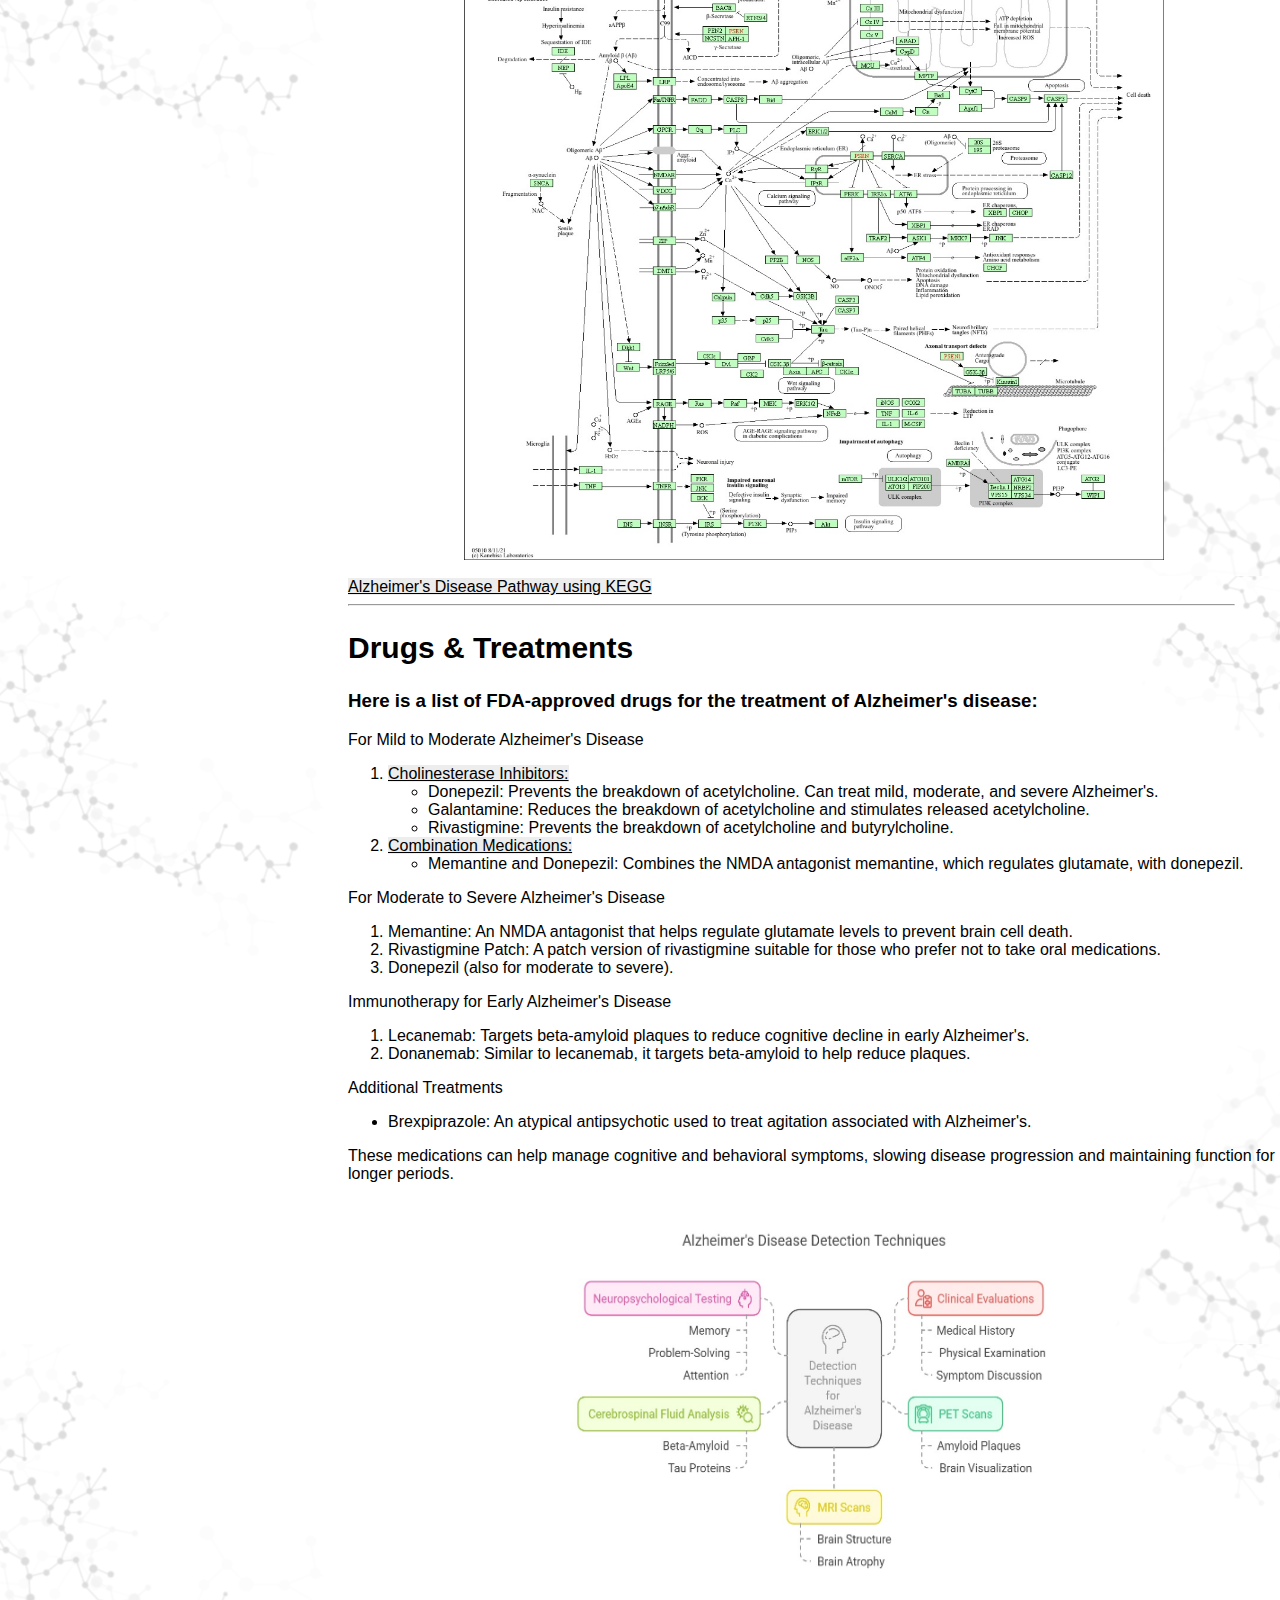
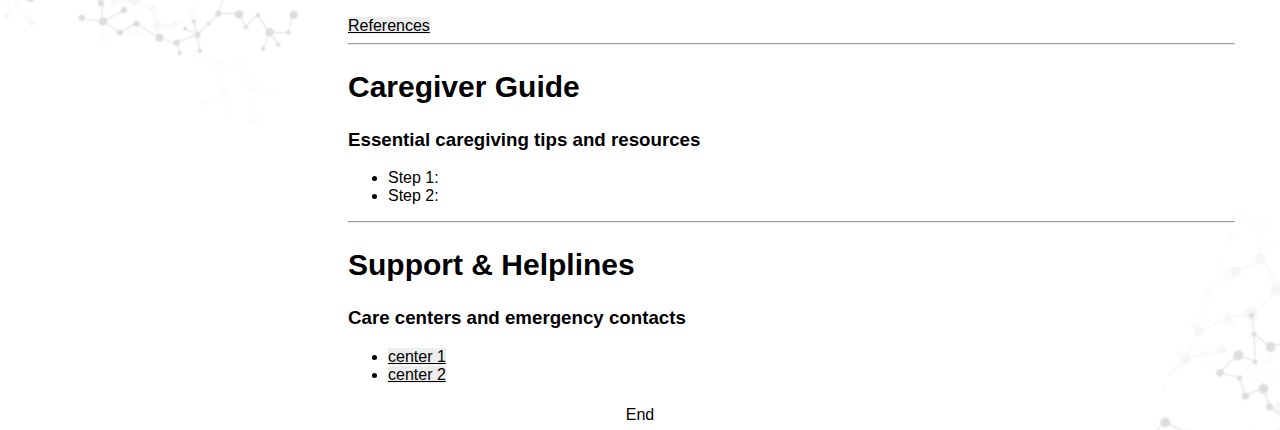
==== commit f57be8f3: "new file:   images/proteins.jpg 	modified:   secondpage.css 	modified:   secondpage.html" ====
--- a/secondpage.html
+++ b/secondpage.html
@@ -6,6 +6,7 @@
     <title>Document</title>
     <link rel="stylesheet" href="secondpage.css">
     <link href='https://fonts.googleapis.com/css?family=Alice' rel='stylesheet'>
+    <link href='https://fonts.googleapis.com/css?family=Anton' rel='stylesheet'>
     <link rel="stylesheet" href="https://unpkg.com/boxicons@2.1.4/css/boxicons.min.css">
 
 </head>
@@ -96,7 +97,7 @@
                 <option value="mar">Marathi</option>
                 <option value="hin">Hindi</option>
               </select>
-            <h3 id="about_ad_h3_1">Understanding the disease</h3>
+            <!-- <h3 id="about_ad_h3_1">Understanding the disease</h3>
             <p id="about_ad_p1">Alzheimer’s Disease (AD) is a progressive neurodegenerative disorder that primarily affects memory, thinking, and behavior. It is the most common cause of dementia, impacting millions worldwide.
             </p>
             <h3 id="about_ad_h3_2">What happens in AD</h3>
@@ -106,9 +107,75 @@
                 </p>
             <h3 id="about_ad_h3_3">Why does it matter?</h3>
             <p id="about_ad_p3">No cure currently exists, and treatments only manage symptoms.
-                Early detection can help slow disease progression and improve quality of life.</p>
+                Early detection can help slow disease progression and improve quality of life.</p> -->
+
+            
+            <h3 id="about_ad_h3_4">Summary of the paper on Alzheimer’s Disease</h3>
+            <ol id="about_ad_ol">
+                <li><h4 id="about_ad_h4_1">Population Impact</h4>
+                    <p id="about_ad_p_1">Globally, 32.3 million people have Alzheimer's dementia (11.4 million men, 20.9 million women).<br>
+                        In Europe, 6.9 million people are affected (1.9 million men, 5.0 million women).<br>
+                        In the U.S., 6.9 million Americans aged 65+ have AD, projected to reach 13.8 million by 2060 without medical breakthroughs.</p>
+                </li>
+                <li><h4 id="about_ad_h4_2">Disease Overview</h4>
+                    <p id="about_ad_p_2">Alzheimer’s disease (AD) is a neurodegenerative disorder marked by:<br>
+
+                        β-amyloid (Aβ) plaques and hyperphosphorylated tau (pTau) tangles<br>
+                        Memory loss and cognitive decline<br>
+                        Unclear disease mechanisms and lack of treatments to halt progression
+                        </p>
+                </li>
+                <li><h4 id="about_ad_h4_3">Risk Factors</h4>
+                    <ul>
+                        <li><p id="about_ad_p_3">✅Genetics:<br>
+                        APOE4 is the strongest genetic risk factor for AD.<br>
+                            Familial AD (FAD) is linked to mutations in APP, PSEN1, and PSEN2 genes.
+                            </p>
+                        </li>
+                        <li><p id="about_ad_p_4">✅Environmental & Metabolic Factors:<br>
+                            Aging, inflammation, infections, diabetes, and lifestyle factors contribute to AD.
+                            </p>
+                        </li>
+                    </ul>
+                </li>
+                <li><h4 id="about_ad_h4_4">Pathology & Mechanisms</h4>
+                    <p id="about_ad_p_5">Aβ Accumulation: Impaired clearance leads to neurotoxicity and inflammation.<br>
+                        Tau Pathology: Abnormal tau aggregation spreads neurodegeneration.<br>
+                        Neuroinflammation: Microglial activation plays a role in disease progression.
+                        </p>
+                </li>
+                <li><h4 id="about_ad_h4_5">Diagnosis & Drug Development</h4>
+                    <p id="about_ad_p_6">🔬Biomarkers: Studied in CSF (Cerebrospinal fluid) and peripheral blood.<br>
+                        💊 Current Drugs: Cholinesterase inhibitors and NMDA antagonists only manage symptoms.<br>
+                        🧪 Emerging Therapies: Aβ-targeting drugs and tau-focused treatments.
+                        </p>
+                </li>
+                <li><h4 id="about_ad_h4_6">APOE4 & Alzheimer’s Disease</h4>
+                    <p id="about_ad_p_7">🔹 APOE4 affects lipid transport, neurovascular function, and microglial activity.<br>
+                        🔹 Carriers have an increased risk and earlier onset of AD.<br>
+                        🔹 Targeting APOE4 could lead to new therapeutic strategies.
+                        </p>
+                </li>
+                <li><h4 id="about_ad_h4_7">Sex Differences in Alzheimer’s Disease</h4>
+                    <p id="about_ad_p_8">💡 Women are more affected than men due to biological differences:<br>
+                        Hormones: Estrogen decline post-menopause increases risk.<br>
+                        Genetics: X chromosome-linked genes play a role.<br>
+                        Metabolism: Age-related Y chromosome loss is linked to neurodegeneration.<br>
+                        Research Bias: Historically male-focused, but tools like XWAS now uncover sex-specific genetic factors.
+                    </p>
+                </li>
+                <li><h4 id="about_ad_h4_8">Epigenetic Clocks & Alzheimer’s Disease</h4>
+                    <p id="about_ad_p_9">🧬 Epigenetic clocks measure biological aging through DNA methylation patterns:<br>
+                        📌 First-generation clocks (Hannum, Horvath) estimate age but have limitations.<br>
+                        📌 Second-generation clocks (PhenoAge, GrimAge) predict health risks and lifespan.<br>
+                        📌 Third-generation clocks (DunedinPoAm, DunedinPACE) track biological aging rate.<br>
+                        📌 Brain-specific clocks (DNAmClockCortical, PCBrainAge) detect changes linked to neurodegeneration.
+                    </p>
+                </li>
+            </ol>
 
             <img id="about_img" src="images/about_eng.jpg" alt="">
+
         
         </div>
 
@@ -116,13 +183,15 @@
 
         <div id="aware">
             <h2 id="aware_h2">Awareness & Survey</h2>
+            
+            <h3 id="aware_h3_1">Survey insights and the need for awareness</h3>
+
             <select id="selectBox2" onchange="changeFunc2();">
                 <option value="eng">English</option>
                 <option value="mar">Marathi</option>
                 <option value="hin">Hindi</option>
-              </select>
-            <h3 id="aware_h3_1">Survey insights and the need for awareness</h3>
-            <a id="survey_form" href="https://docs.google.com/forms/d/e/1FAIpQLSf1Qo3veVBKrddcrHKCTvaTiHQCVi0uPwscwUhgrA3FA7Ocig/viewform?usp=header">Fill Survey Form</a>
+              </select><br><br>
+            <a id="survey_form" href="https://docs.google.com/forms/d/e/1FAIpQLSf1Qo3veVBKrddcrHKCTvaTiHQCVi0uPwscwUhgrA3FA7Ocig/viewform?usp=header">Fill Survey Form in English</a>
             <h3 id="aware_h3_2">Survey Evaluation</h3>
 
             <table id="pie_table">
@@ -134,7 +203,7 @@
                 </div></td>
             </table>
 
-            <img src="images/barchart.jpg" alt="">
+            <img id="bar_chart" src="images/barchart.jpg" alt="">
 
             <br>
 
@@ -225,8 +294,8 @@
 
         <div id="proteins">
             <h2>Proteins & Networks</h2>
-            <h3>PPI networks and involved proteins</h3>
-            <table id="genetics_table" style="border: 1px solid black;">
+            <h3><a id="protein_interaction" href="https://string-db.org/cgi/network?taskId=bz6Um76I4m8l&sessionId=bLvZhWBckv0J">Protein Interaction network using StringDB</a></h3>
+            <!-- <table id="genetics_table" style="border: 1px solid black;">
                 <tr>
                     <th style="border: 1px solid black;">Sr. No.</th>
                     <th style="border: 1px solid black;">Protein Name</th>
@@ -238,9 +307,9 @@
                     <td style="border: 1px solid black;">Protein 1</td>
                     <td style="border: 1px solid black;"><a href="">Link 1</a></td>
                 </tr> 
-            </table>
-
-            <img id="ppi_network" src="images/sample image.jpg" alt="">
+            </table> -->
+
+            <img id="ppi_network" src="images/proteins.jpg" alt="">
         </div>
 
         <hr>
@@ -248,7 +317,7 @@
         <div id="pathways">
             <h2>Pathways</h2>
             <img id="pathway_img" src="images/pathway.jpg"><br>
-            <a href="https://www.kegg.jp/entry/H00056">Alzheimer's Disease Pathway using KEGG</a>
+            <a id="pathway_kegg" href="https://www.kegg.jp/entry/H00056">Alzheimer's Disease Pathway using KEGG</a>
         </div>
 
         <hr>
@@ -260,13 +329,13 @@
             <p>For Mild to Moderate Alzheimer's Disease
             </p>
             <ol>
-                <li><a href="#">Cholinesterase Inhibitors:</a>
+                <li><a id="inhibitors1" href="#">Cholinesterase Inhibitors:</a>
                 <ul>
                     <li>Donepezil: Prevents the breakdown of acetylcholine. Can treat mild, moderate, and severe Alzheimer's.</li>
                     <li>Galantamine: Reduces the breakdown of acetylcholine and stimulates released acetylcholine.</li>
                     <li>Rivastigmine: Prevents the breakdown of acetylcholine and butyrylcholine.</li>
                 </ul></li>
-                <li><a href="#">Combination Medications:</a>
+                <li><a id="inhibitors2" href="#">Combination Medications:</a>
                 <ul>
                     <li>Memantine and Donepezil: Combines the NMDA antagonist memantine, which regulates glutamate, with donepezil.
                     </li>
@@ -305,7 +374,7 @@
             </p>
 
             <img id="drug_img" src="images/drugs.jpg" alt=""><br>
-            <a href="https://www.nia.nih.gov/health/alzheimers-treatment/how-alzheimers-disease-treated#:~:text=Lecanemab%20and%20donanemab%20are%20FDA,hallmark%20brain%20changes%20in%20Alzheimer's.">References</a>
+            <a id="references" href="https://www.nia.nih.gov/health/alzheimers-treatment/how-alzheimers-disease-treated#:~:text=Lecanemab%20and%20donanemab%20are%20FDA,hallmark%20brain%20changes%20in%20Alzheimer's.">References</a>
         </div>
 
         <hr>
@@ -326,8 +395,8 @@
             <h3> Care centers and emergency contacts </h3>
             
             <ul>
-                <li><a href="#">center 1</a></li>
-                <li><a href="#">center 2</a></li>
+                <li><a id="center1" href="#">center 1</a></li>
+                <li><a id="center2" href="#">center 2</a></li>
             </ul>
         </div>
 
@@ -361,32 +430,94 @@
 
             if(selectedValue=="eng"){
                 document.getElementById("about_ad_h2").textContent="About Alzheimer's";
-                document.getElementById("about_ad_h3_1").textContent="Understanding the disease";
-                document.getElementById("about_ad_p1").textContent="Alzheimer’s Disease (AD) is a progressive neurodegenerative disorder that primarily affects memory, thinking, and behavior. It is the most common cause of dementia, impacting millions worldwide.";
-                document.getElementById("about_ad_h3_2").textContent="What happens in AD";
-                document.getElementById("about_ad_p2").textContent="Accumulation of beta-amyloid plaques and tau tangles in the brain. Loss of neuronal connections and brain cell death. Gradual decline in cognitive functions, leading to memory loss and confusion.";
-                document.getElementById("about_ad_h3_3").textContent="Why does it matter?";
-                document.getElementById("about_ad_p3").textContent="No cure currently exists, and treatments only manage symptoms. Early detection can help slow disease progression and improve quality of life.";
+                // document.getElementById("about_ad_h3_1").textContent="Understanding the disease";
+                // document.getElementById("about_ad_p1").textContent="Alzheimer’s Disease (AD) is a progressive neurodegenerative disorder that primarily affects memory, thinking, and behavior. It is the most common cause of dementia, impacting millions worldwide.";
+                // document.getElementById("about_ad_h3_2").textContent="What happens in AD";
+                // document.getElementById("about_ad_p2").textContent="Accumulation of beta-amyloid plaques and tau tangles in the brain. Loss of neuronal connections and brain cell death. Gradual decline in cognitive functions, leading to memory loss and confusion.";
+                // document.getElementById("about_ad_h3_3").textContent="Why does it matter?";
+                // document.getElementById("about_ad_p3").textContent="No cure currently exists, and treatments only manage symptoms. Early detection can help slow disease progression and improve quality of life.";
+                document.getElementById("about_ad_h3_4").textContent="Summary of the paper on Alzheimer’s Disease";
+                document.getElementById("about_ad_h4_1").textContent="Population Impact";
+                document.getElementById("about_ad_h4_2").textContent="Disease Overview";
+                document.getElementById("about_ad_h4_3").textContent="Risk Factors";
+                document.getElementById("about_ad_h4_4").textContent="Pathology & Mechanisms";
+                document.getElementById("about_ad_h4_5").textContent="Diagnosis & Drug Development";
+                document.getElementById("about_ad_h4_6").textContent="APOE4 & Alzheimer’s Disease";
+                document.getElementById("about_ad_h4_7").textContent="Sex Differences in Alzheimer’s Disease";
+                document.getElementById("about_ad_h4_8").textContent="Epigenetic Clocks & Alzheimer’s Disease";
+
+                document.getElementById("about_ad_p_1").textContent="Globally, 32.3 million people have Alzheimer's dementia (11.4 million men, 20.9 million women).<br />In Europe, 6.9 million people are affected (1.9 million men, 5.0 million women).<br />In the U.S., 6.9 million Americans aged 65+ have AD, projected to reach 13.8 million by 2060 without medical breakthroughs.";
+                document.getElementById("about_ad_p_2").textContent="Alzheimer’s disease (AD) is a neurodegenerative disorder marked by:<br>β-amyloid (Aβ) plaques and hyperphosphorylated tau (pTau) tangles<br>Memory loss and cognitive decline<br>Unclear disease mechanisms and lack of treatments to halt progression";
+                document.getElementById("about_ad_p_3").textContent="✅Genetics:<br>APOE4 is the strongest genetic risk factor for AD.<br>Familial AD (FAD) is linked to mutations in APP, PSEN1, and PSEN2 genes.";
+                document.getElementById("about_ad_p_4").textContent="✅Environmental & Metabolic Factors:<br>    Aging, inflammation, infections, diabetes, and lifestyle factors contribute to AD.";
+                document.getElementById("about_ad_p_5").textContent="Aβ Accumulation: Impaired clearance leads to neurotoxicity and inflammation.<br>Tau Pathology: Abnormal tau aggregation spreads neurodegeneration.<br>Neuroinflammation: Microglial activation plays a role in disease progression.";
+                document.getElementById("about_ad_p_6").textContent="🔬Biomarkers: Studied in CSF (Cerebrospinal fluid) and peripheral blood.<br>💊 Current Drugs: Cholinesterase inhibitors and NMDA antagonists only manage symptoms.<br>🧪 Emerging Therapies: Aβ-targeting drugs and tau-focused treatments.";
+                document.getElementById("about_ad_p_7").textContent="🔹 APOE4 affects lipid transport, neurovascular function, and microglial activity.<br>🔹 Carriers have an increased risk and earlier onset of AD.<br>🔹 Targeting APOE4 could lead to new therapeutic strategies.";
+                document.getElementById("about_ad_p_8").textContent="💡 Women are more affected than men due to biological differences:<br>Hormones: Estrogen decline post-menopause increases risk.<br>Genetics: X chromosome-linked genes play a role.<br>Metabolism: Age-related Y chromosome loss is linked to neurodegeneration.<br>Research Bias: Historically male-focused, but tools like XWAS now uncover sex-specific genetic factors.";
+                document.getElementById("about_ad_p_9").textContent="🧬 Epigenetic clocks measure biological aging through DNA methylation patterns:<br>📌 First-generation clocks (Hannum, Horvath) estimate age but have limitations.<br>📌 Second-generation clocks (PhenoAge, GrimAge) predict health risks and lifespan.<br>📌 Third-generation clocks (DunedinPoAm, DunedinPACE) track biological aging rate.<br>📌 Brain-specific clocks (DNAmClockCortical, PCBrainAge) detect changes linked to neurodegeneration.";
+                
                 url.src = 'images/about_eng.jpg';
             }
             else if(selectedValue=="mar"){
-                document.getElementById("about_ad_h2").textContent="next hi";
-                document.getElementById("about_ad_h3_1").textContent="next hi";
-                document.getElementById("about_ad_p1").textContent="next hi";
-                document.getElementById("about_ad_h3_2").textContent="next hi";
-                document.getElementById("about_ad_p2").textContent="next hi";
-                document.getElementById("about_ad_h3_3").textContent="next hi";
-                document.getElementById("about_ad_p3").textContent="next hi";
+                document.getElementById("about_ad_h2").textContent="About Alzheimer's in Marathi";
+                // document.getElementById("about_ad_h3_1").textContent="next hi";
+                // document.getElementById("about_ad_p1").textContent="next hi";
+                // document.getElementById("about_ad_h3_2").textContent="next hi";
+                // document.getElementById("about_ad_p2").textContent="next hi";
+                // document.getElementById("about_ad_h3_3").textContent="next hi";
+                // document.getElementById("about_ad_p3").textContent="next hi";
+
+                document.getElementById("about_ad_h3_4").textContent="अल्झायमरच्या आजाराचा सारांश";
+                document.getElementById("about_ad_h4_1").textContent="लोकसंख्येवर प्रभाव";
+                document.getElementById("about_ad_h4_2").textContent="रोगाचा आढावा";
+                document.getElementById("about_ad_h4_3").textContent="धोका वाढवणारे घटक";
+                document.getElementById("about_ad_h4_4").textContent="रोगनिर्मिती आणि यंत्रणा";
+                document.getElementById("about_ad_h4_5").textContent="निदान आणि औषधोपचार";
+                document.getElementById("about_ad_h4_6").textContent="APOE4 आणि अल्झायमर";
+                document.getElementById("about_ad_h4_7").textContent="पुरुष आणि महिलांमधील फरक";
+                document.getElementById("about_ad_h4_8").textContent="एपिजेनेटिक क्लॉक्स आणि अल्झायमर";
+
+                document.getElementById("about_ad_p_1").textContent="जगभरात 32.3 दशलक्ष लोकांना अल्झायमर डिमेंशिया आहे (11.4 दशलक्ष पुरुष, 20.9 दशलक्ष महिला).युरोपमध्ये, 6.9 दशलक्ष लोक प्रभावित आहेत (1.9 दशलक्ष पुरुष, 5.0 दशलक्ष महिला).अमेरिकेत, 6.9 दशलक्ष 65+ वयोगटातील नागरिकांना अल्झायमर आहे, आणि 2060 पर्यंत 13.8 दशलक्षांपर्यंत पोहोचण्याची शक्यता आहे.";
+                document.getElementById("about_ad_p_2").textContent="अल्झायमर हा मस्तिष्काच्या न्यूरोडिजनरेटिव्ह आजारांपैकी एक असून त्यामध्ये:β-अमायलॉईड (Aβ) प्लॅक्स आणि हायपरफॉस्फोरिलेटेड टाऊ (pTau) टॅंगल्स तयार होतात.स्मरणशक्ती आणि संज्ञानात्मक घट होते.रोगाची नेमकी कारणे अजूनही अस्पष्ट असून प्रभावी उपचार नाहीत.";
+                document.getElementById("about_ad_p_3").textContent="✅ अनुवंशिकता:APOE4 हा सर्वात मोठा अनुवांशिक धोका आहे.फॅमिलियल AD (FAD) हे APP, PSEN1 आणि PSEN2 जनुकीय उत्परिवर्तनांशी संबंधित आहे.";
+                document.getElementById("about_ad_p_4").textContent="✅ पर्यावरणीय व चयापचय घटक:वृद्धत्व, जळजळ (इन्फ्लॅमेशन), संसर्ग, मधुमेह आणि जीवनशैली या गोष्टी अल्झायमर वाढवतात.";
+                document.getElementById("about_ad_p_5").textContent="🧠 Aβ संचय: तो मस्तिष्कासाठी विषारी ठरतो आणि न्यूरोइन्फ्लेमेशन वाढवतो.🧠 टाऊ पॅथॉलॉजी: टाऊ प्रथिनांचा असामान्य संचय न्यूरोडिजनरेशनला कारणीभूत ठरतो.🧠 न्यूरोइन्फ्लेमेशन: मायक्रोग्लिया पेशी सक्रिय होऊन रोग वाढवतात.";
+                document.getElementById("about_ad_p_6").textContent="🔬 बायोमार्कर्स: CSF (सरेब्रोस्पायनल फ्लुईड) आणि रक्तातील बायोमार्कर्स अभ्यासात आहेत.💊 सध्याचे औषधे: कोलिनेस्ट्रेस इनहिबिटर आणि NMDA अँटॅगोनिस्ट फक्त लक्षणे नियंत्रित करतात.🧪 नवीन उपचार: Aβ आणि टाऊ लक्ष करणारी औषधे विकसित होत आहेत.";
+                document.getElementById("about_ad_p_7").textContent="🔹 APOE4 मेंदूतील चरबी वाहतूक, न्यूरोव्हॅस्क्युलर कार्य आणि मायक्रोग्लिया क्रियाकलापांवर परिणाम करतो.🔹 APOE4 वाहकांमध्ये अल्झायमर होण्याचा धोका आणि लवकर सुरुवात होण्याची शक्यता जास्त आहे.🔹 APOE4 ला लक्ष्य करणारे उपचार भविष्यात फायदेशीर ठरू शकतात.";
+                document.getElementById("about_ad_p_8").textContent="💡 महिलांना अल्झायमरचा धोका अधिक असतो, मुख्य कारणे:स्ट्रॉजनची घट (मेनोपॉज नंतर धोका वाढतो).X क्रोमोसोमशी संबंधित अनुवांशिक घटक.Y क्रोमोसोमचे वयासोबत लोप, न्यूरोडिजनरेशनशी संबंध.मागील संशोधन पुरुषांवर केंद्रित होते, पण आता XWAS सारखी साधने लिंग-विशिष्ट घटक ओळखत आहेत.";
+                document.getElementById("about_ad_p_9").textContent="🧬 एपिजेनेटिक क्लॉक्स DNA मिथाइलेशन पॅटर्नद्वारे जैविक वृद्धत्व मोजतात.📌 पहिल्या पिढीचे क्लॉक्स (Hannum, Horvath) वयाचा अंदाज लावतात, पण मर्यादा आहेत.📌 दुसऱ्या पिढीचे क्लॉक्स (PhenoAge, GrimAge) आरोग्याचा धोका आणि आयुर्मानाचा अंदाज लावतात.📌 तिसऱ्या पिढीचे क्लॉक्स (DunedinPoAm, DunedinPACE) जैविक वृद्धत्वाचा वेग मोजतात.📌 मेंदू-विशिष्ट क्लॉक्स (DNAmClockCortical, PCBrainAge) न्यूरोडिजनरेशन ओळखतात.";
+
                 url.src = 'images/about_mar.jpg';
             }
             else{
-                document.getElementById("about_ad_h2").textContent="next hi";
-                document.getElementById("about_ad_h3_1").textContent="next hi";
-                document.getElementById("about_ad_p1").textContent="next hi";
-                document.getElementById("about_ad_h3_2").textContent="next hi";
-                document.getElementById("about_ad_p2").textContent="next hi";
-                document.getElementById("about_ad_h3_3").textContent="next hi";
-                document.getElementById("about_ad_p3").textContent="next hi";
+                document.getElementById("about_ad_h2").textContent="About Alzheimer's in Hindi";
+                // document.getElementById("about_ad_h3_1").textContent="next hi";
+                // document.getElementById("about_ad_p1").textContent="next hi";
+                // document.getElementById("about_ad_h3_2").textContent="next hi";
+                // document.getElementById("about_ad_p2").textContent="next hi";
+                // document.getElementById("about_ad_h3_3").textContent="next hi";
+                // document.getElementById("about_ad_p3").textContent="next hi";
+
+                document.getElementById("about_ad_h3_4").textContent="अल्झायमर रोग का सारांश";
+                document.getElementById("about_ad_h4_1").textContent="जनसंख्या पर प्रभाव";
+                document.getElementById("about_ad_h4_2").textContent="रोग का अवलोकन";
+                document.getElementById("about_ad_h4_3").textContent="जोखिम कारक";
+                document.getElementById("about_ad_h4_4").textContent="रोग की प्रक्रिया और तंत्र";
+                document.getElementById("about_ad_h4_5").textContent="निदान और उपचार";
+                document.getElementById("about_ad_h4_6").textContent="APOE4 और अल्झाइमर";
+                document.getElementById("about_ad_h4_7").textContent="लिंग के अनुसार अंतर";
+                document.getElementById("about_ad_h4_8").textContent="एपिजेनेटिक क्लॉक्स";
+
+                document.getElementById("about_ad_p_1").textContent="दुनिया में 32.3 मिलियन लोग अल्झाइमर डिमेंशिया से प्रभावित हैं (11.4 मिलियन पुरुष, 20.9 मिलियन महिलाएं)।यूरोप में, 6.9 मिलियन लोग प्रभावित हैं (1.9 मिलियन पुरुष, 5.0 मिलियन महिलाएं)।अमेरिका में, 6.9 मिलियन 65+ उम्र के लोग अल्झाइमर से पीड़ित हैं, और 2060 तक 13.8 मिलियन तक बढ़ने का अनुमान है।";
+                document.getElementById("about_ad_p_2").textContent="अल्झाइमर एक न्यूरोडीजेनेरेटिव बीमारी है, जिसमें:β-अमायलॉइड (Aβ) प्लाक्स और हाइपरफॉस्फोराइलेटेड टाऊ (pTau) टंगल्स बनते हैं।स्मरणशक्ति और संज्ञानात्मक क्षमता का ह्रास होता है।रोग की सही वजह स्पष्ट नहीं है और कोई इलाज नहीं है।";
+                document.getElementById("about_ad_p_3").textContent="✅ जेनेटिक्स:APOE4 सबसे बड़ा आनुवंशिक जोखिम कारक है।फैमिलियल AD (FAD) APP, PSEN1 और PSEN2 जीन में म्यूटेशन से जुड़ा है।";
+                document.getElementById("about_ad_p_4").textContent="✅ पर्यावरणीय और मेटाबोलिक कारक:उम्र बढ़ना, सूजन, संक्रमण, मधुमेह और जीवनशैली अल्झाइमर को प्रभावित करते हैं।";
+                document.getElementById("about_ad_p_5").textContent="🧠 Aβ संचय: खराब निकासी से न्यूरोटॉक्सिसिटी और सूजन होती है।🧠 टाऊ पैथोलॉजी: टाऊ प्रोटीन का असामान्य संचय न्यूरोडीजेनेरेशन बढ़ाता है।🧠 न्यूरोइन्फ्लेमेशन: माइक्रोग्लिया कोशिकाएं सक्रिय होकर बीमारी को बढ़ाती हैं।";
+                document.getElementById("about_ad_p_6").textContent="🔬 बायोमार्कर: CSF (सेरेब्रोस्पाइनल फ्लुइड) और रक्त बायोमार्कर अध्ययन में हैं।💊 वर्तमान दवाएं: कोलिनेस्टरेज इनहिबिटर और NMDA एंटागोनिस्ट केवल लक्षणों का इलाज करते हैं।🧪 नए उपचार: Aβ और टाऊ पर केंद्रित दवाएं विकसित हो रही हैं।";
+                document.getElementById("about_ad_p_7").textContent="🔹 APOE4 लिपिड ट्रांसपोर्ट, न्यूरोवैस्कुलर कार्य और माइक्रोग्लिया गतिविधि को प्रभावित करता है।🔹 APOE4 वाहकों में अल्झाइमर का जोखिम अधिक और शुरुआत जल्दी होती है।";
+                document.getElementById("about_ad_p_8").textContent="💡 महिलाओं में जोखिम अधिक है – हार्मोनल और जेनेटिक कारणों से।";
+                document.getElementById("about_ad_p_9").textContent="🧬 DNA मिथाइलेशन पैटर्न से जैविक उम्र का पता चलता है।";
+
                 url.src = 'images/about_hin.jpg';
             }
         }
@@ -400,32 +531,32 @@
 
             if(selectedValue=='eng'){
                 // location.reload(true);
-                document.getElementById("aware_h2").textContent="Awareness & Survey";
-                document.getElementById("aware_h3_1").textContent="Survey insights and the need for awareness";
-                document.getElementById("aware_h3_2").textContent="Survey Evaluation";
-                document.getElementById("survey_form").textContent="Fill Survey Form";
-                document.getElementById("aware_li1").textContent="Good 154/205 : 24.9% ";
-                document.getElementById("aware_li2").textContent="Poor 51/205 : 75.1% ";
+                // document.getElementById("aware_h2").textContent="Awareness & Survey";
+                // document.getElementById("aware_h3_1").textContent="Survey insights and the need for awareness";
+                // document.getElementById("aware_h3_2").textContent="Survey Evaluation";
+                document.getElementById("survey_form").textContent="Fill Survey Form in English";
+                // document.getElementById("aware_li1").textContent="Good 154/205 : 24.9% ";
+                // document.getElementById("aware_li2").textContent="Poor 51/205 : 75.1% ";
                 url.href = 'https://docs.google.com/forms/d/e/1FAIpQLSf1Qo3veVBKrddcrHKCTvaTiHQCVi0uPwscwUhgrA3FA7Ocig/viewform?usp=header';
             }
             else if(selectedValue=='mar'){
                 // location.reload(true);
-                document.getElementById("aware_h2").textContent="About Alzheimer's";
-                document.getElementById("aware_h3_1").textContent="About Alzheimer's";
-                document.getElementById("aware_h3_2").textContent="About Alzheimer's";
-                document.getElementById("survey_form").textContent="About Alzheimer's";
-                document.getElementById("aware_li1").textContent="About Alzheimer's";
-                document.getElementById("aware_li2").textContent="About Alzheimer's";
+                // document.getElementById("aware_h2").textContent="About Alzheimer's";
+                // document.getElementById("aware_h3_1").textContent="About Alzheimer's";
+                // document.getElementById("aware_h3_2").textContent="About Alzheimer's";
+                document.getElementById("survey_form").textContent="सर्वेक्षण फॉर्म भरा";
+                // document.getElementById("aware_li1").textContent="About Alzheimer's";
+                // document.getElementById("aware_li2").textContent="About Alzheimer's";
                 url.href = 'https://forms.gle/khr19edXPZjVWbcC7';
             }
             else{
                 // location.reload(true);
-                document.getElementById("aware_h2").textContent="About Alzheimer's";
-                document.getElementById("aware_h3_1").textContent="About Alzheimer's";
-                document.getElementById("aware_h3_2").textContent="About Alzheimer's";
-                document.getElementById("survey_form").textContent="About Alzheimer's";
-                document.getElementById("aware_li1").textContent="About Alzheimer's";
-                document.getElementById("aware_li2").textContent="About Alzheimer's";
+                // document.getElementById("aware_h2").textContent="About Alzheimer's";
+                // document.getElementById("aware_h3_1").textContent="About Alzheimer's";
+                // document.getElementById("aware_h3_2").textContent="About Alzheimer's";
+                document.getElementById("survey_form").textContent="सर्वे फ़ॉर्म भरें";
+                // document.getElementById("aware_li1").textContent="About Alzheimer's";
+                // document.getElementById("aware_li2").textContent="About Alzheimer's";
                 url.href = 'https://forms.gle/2JLQSTdB5ezyD6o38';
             }
         }
--- a/secondpage.css
+++ b/secondpage.css
@@ -3,6 +3,7 @@
     padding:0;
     transition: background-color 0.5s;
     --sb-width: 3rem;
+    font-family: Arial, sans-serif;
 }
 
 
@@ -13,6 +14,9 @@
 * {
     box-sizing: border-box;
   }
+
+
+  
 
 
 #header_container {
@@ -33,6 +37,7 @@
     color: white;
     padding-left: 0;
     font-size: 20px;
+    font-family: alice;
 }
 
 
@@ -84,8 +89,41 @@
     transition: background-color 0.5s ease-in-out, color 0.5s ease-in-out;
 }
 
-a.hover{
-    color: black;
+
+/* a:link {
+    color: black;
+    background-color: rgb(237, 237, 237);
+    text-decoration: underline;
+  }
+  
+  a:visited {
+    color: black;
+    background-color: rgb(240, 240, 240);
+    text-decoration: underline;
+  }
+  
+  a:hover {
+    color: black;
+    background-color: rgb(168, 168, 168);
+    text-decoration: underline;
+  } */
+
+#center2, #center1, #references, #inhibitors2, #inhibitors1, #pathway_kegg, #protein_interaction, #survey_form:link{
+    color: black;
+    background-color: rgb(237, 237, 237);
+    text-decoration: underline;
+}
+
+#center2, #center1, #references, #inhibitors2, #inhibitors1, #pathway_kegg, #protein_interaction, #survey_form:hover{
+    color: black;
+    background-color: rgb(102, 102, 102);
+    text-decoration: underline;
+}
+
+#center2, #center1, #references, #inhibitors2, #inhibitors1, #pathway_kegg, #protein_interaction, #survey_form:visited{
+    color: black;
+    background-color: rgb(237, 237, 237);
+    text-decoration: underline;
 }
 
 #list_span, #list_item, #list_nav {
@@ -117,6 +155,10 @@
 
 /* main content */
 
+#title{
+    font-family: 'Anton';
+}
+
 #main{
     padding-top: 50px;
     padding-left: 3rem;
@@ -127,6 +169,9 @@
     text-align: center;
 }
 
+h2{
+    font-size: 30px;
+}
 
 
 
@@ -143,6 +188,8 @@
 
 #pie_table{
     border-color: none;
+    margin-left: auto;
+  margin-right: auto;
 }
 
 
@@ -159,6 +206,8 @@
 #excel{
     width: 680px;
     height: 500px;
+    margin: auto;
+    display: block;
 }
 
 
@@ -174,25 +223,39 @@
 } */
 
 
+#bar_chart{
+    margin: auto;
+    display: block;
+}
+
 #ppi_network{
-    width: 300px;
-    height:300px;
+    width: 600px;
+    height:600px;
+    margin: auto;
+    display: block;
 }
 
 #pathway_img{
-    width: 300px;
-    height:300px;
+    width: 700px;
+    height:700px;
+    margin: auto;
+    display: block;
 }
 
 #drug_img{
-    width: 300px;
-    height:300px;
+    width: 500px;
+    height:400px;
+    margin: auto;
+    display: block;
 }
 
 #about_img{
-    width: 550px;
-    height:400px;
-}
+    width: 700px;
+    height:500px;
+    margin: auto;
+    display: block;
+}
+
 
 
 /* Make Footer Sticky */
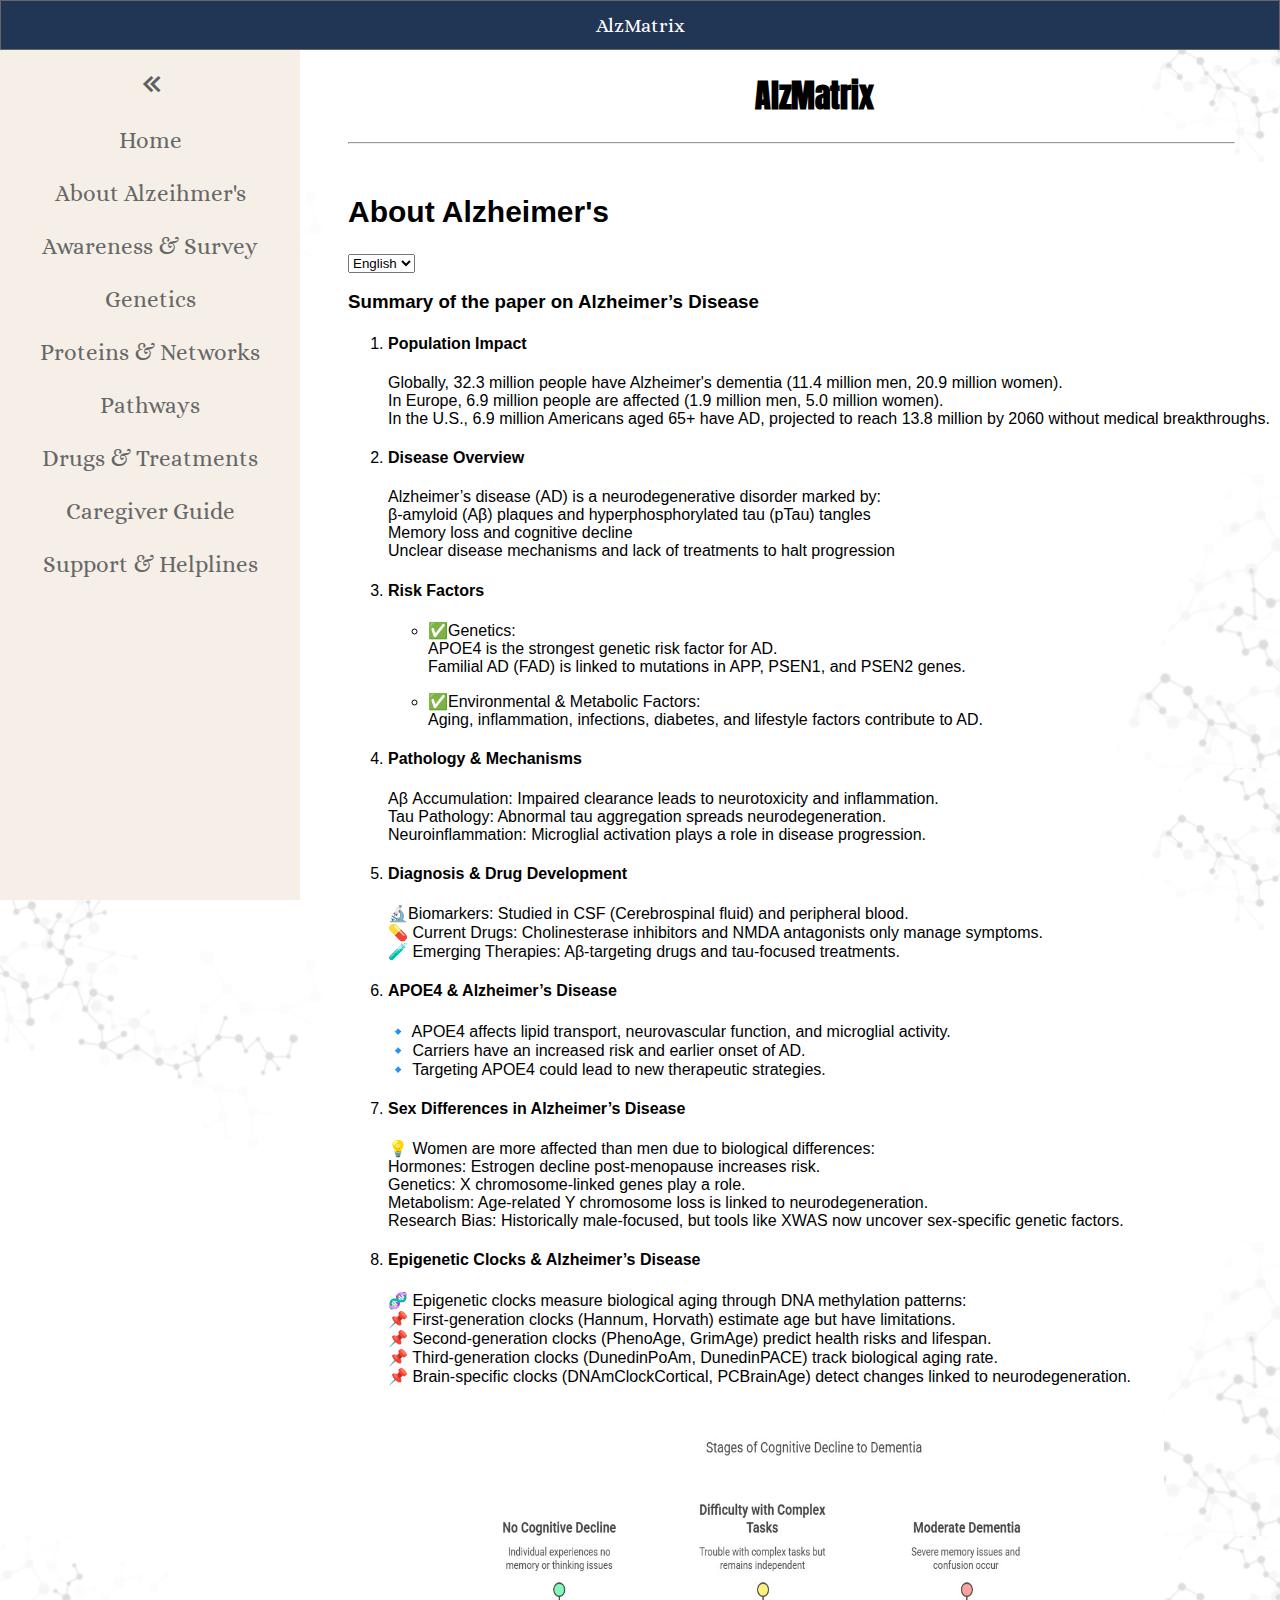
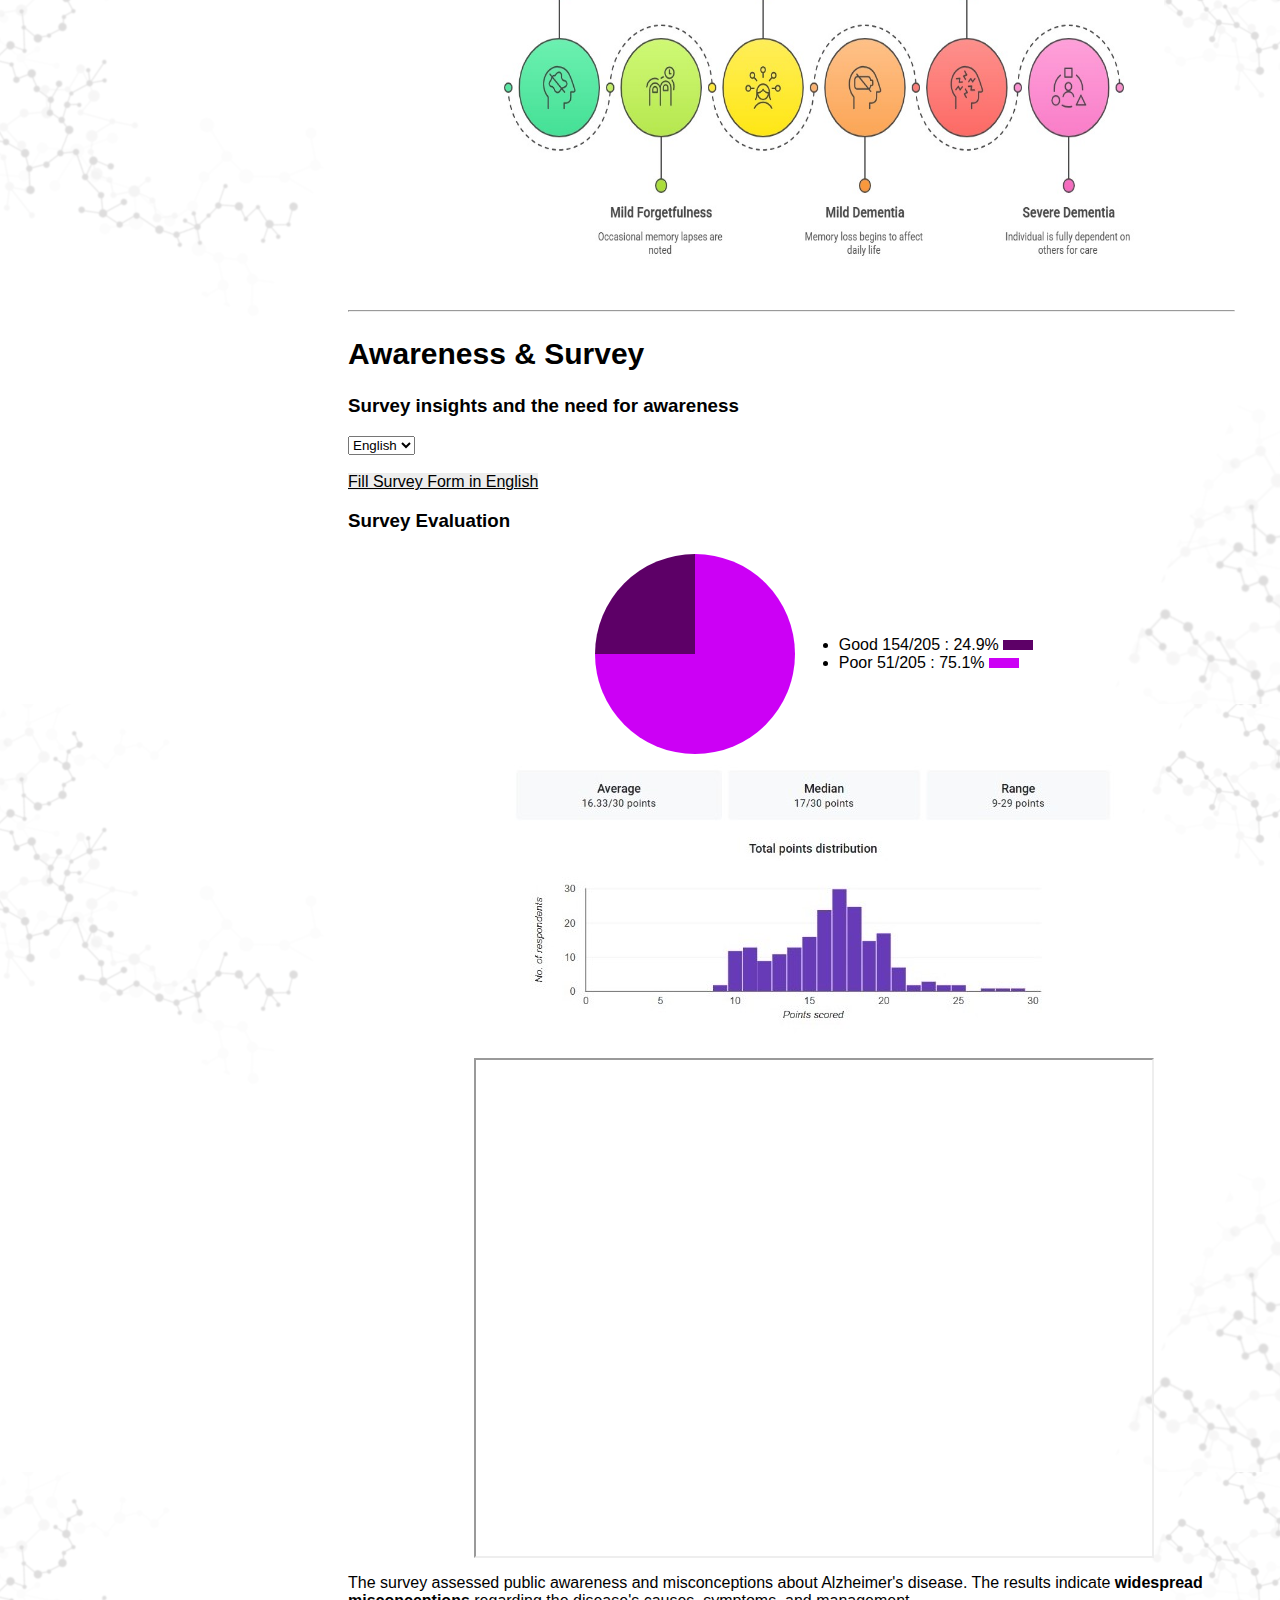
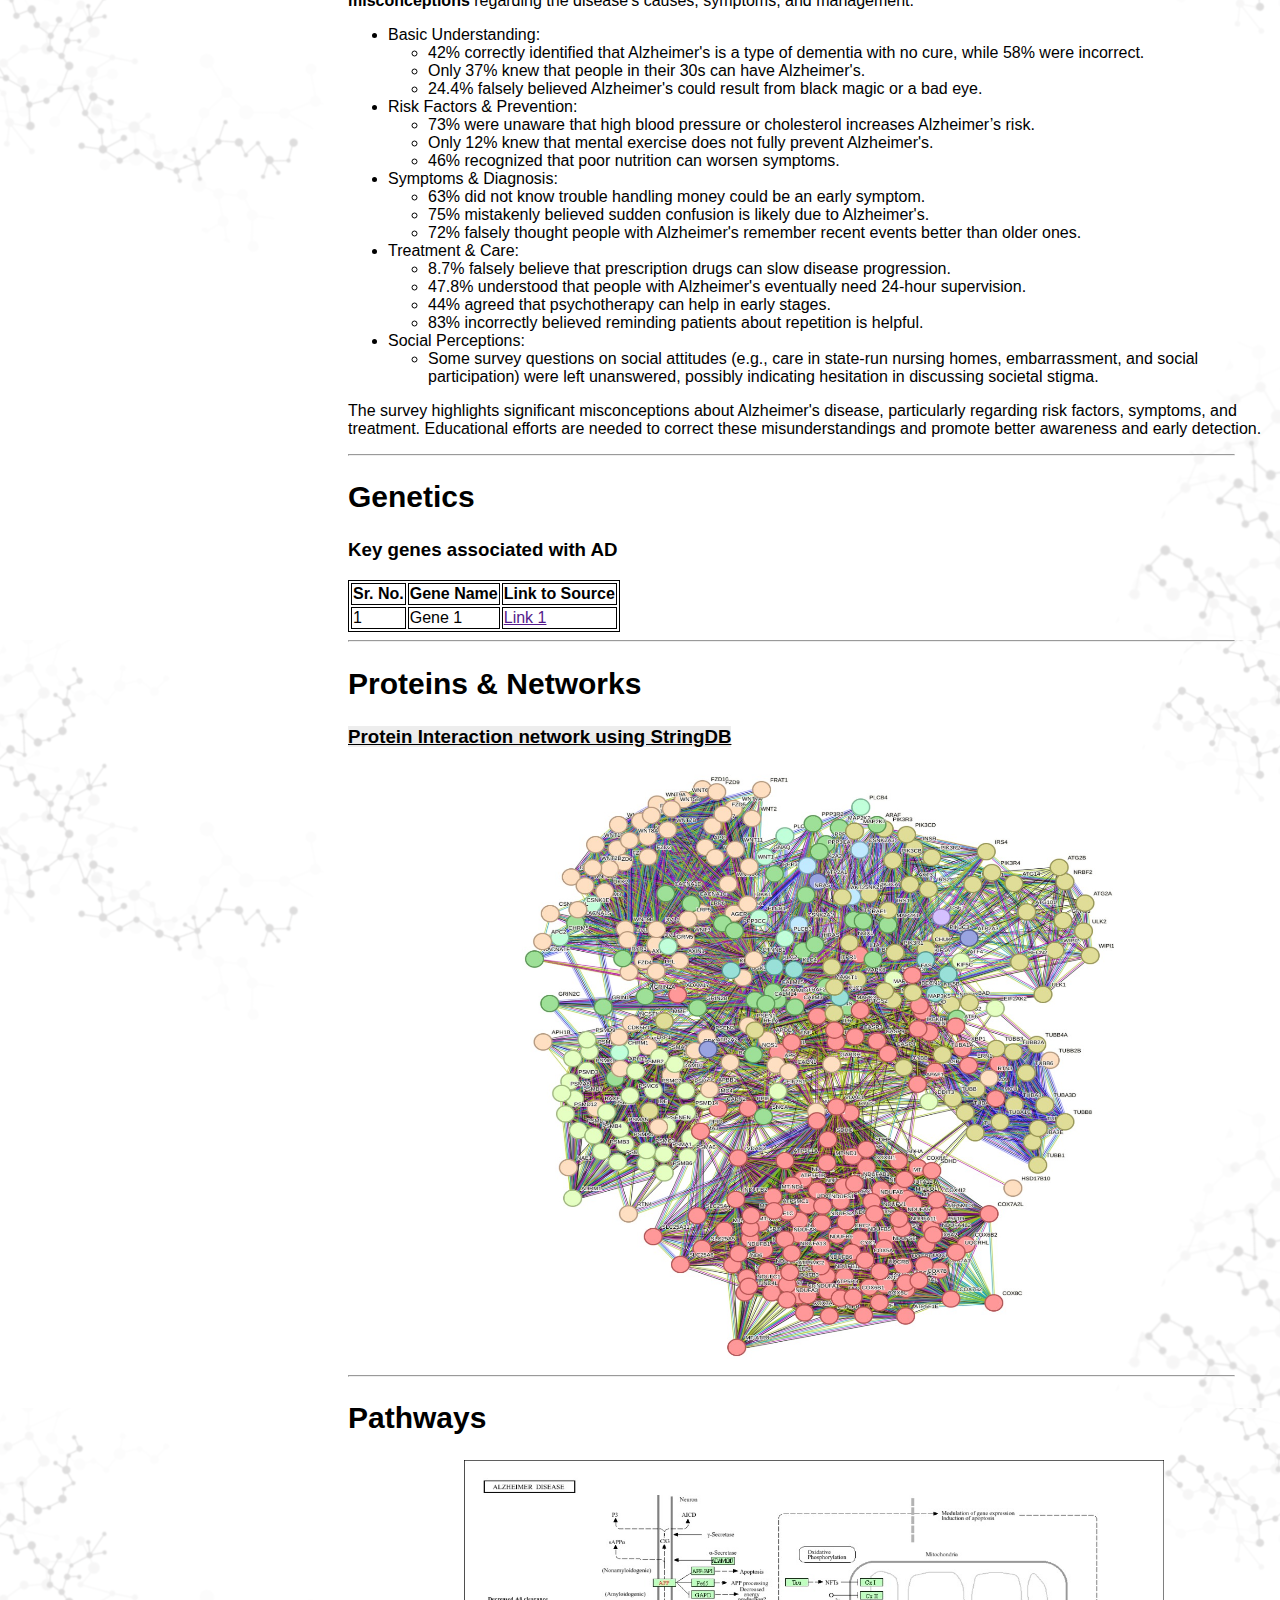
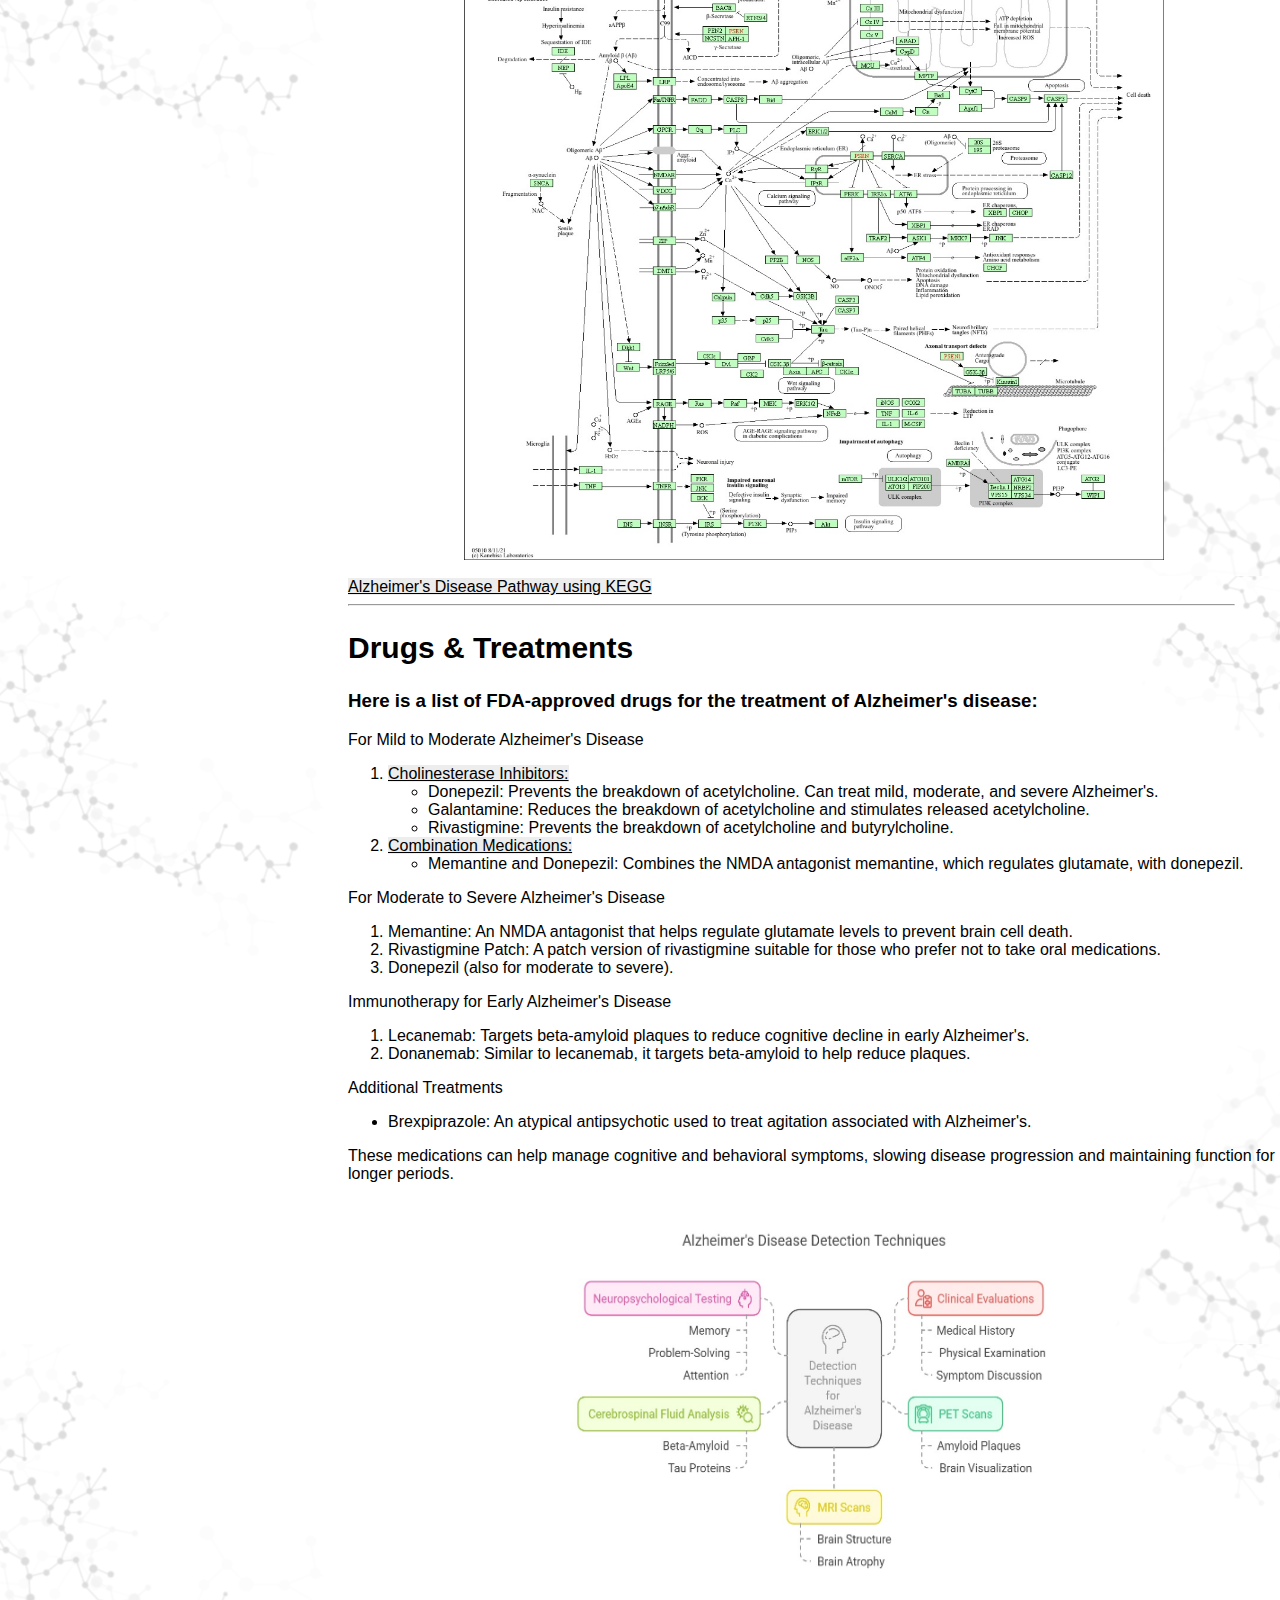
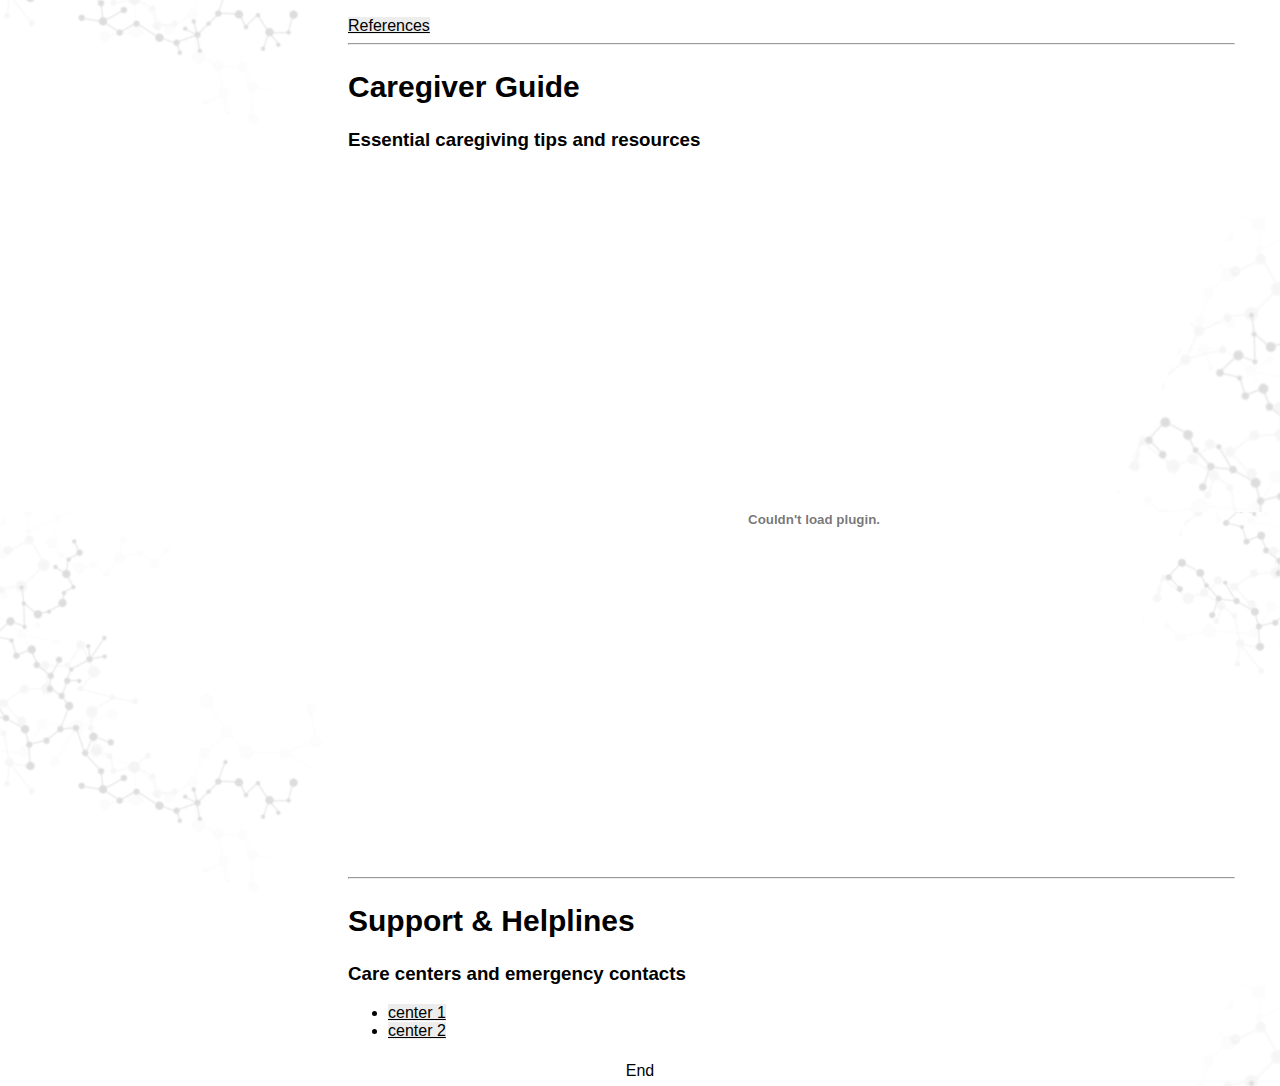
==== commit 8cf430d2: "new file:   images/Neutral Minimalist Aesthetic Finance Basics For Women Guide Ebook Cover.pdf 	modi" ====
--- a/secondpage.html
+++ b/secondpage.html
@@ -382,10 +382,7 @@
         <div id="guide">
             <h2>Caregiver Guide</h2>
             <h3>Essential caregiving tips and resources </h3>
-            <ul>
-                <li>Step 1:</li>
-                <li>Step 2:</li>
-            </ul>
+            <object id="pdf" type="application/pdf" data="images/Neutral Minimalist Aesthetic Finance Basics For Women Guide Ebook Cover.pdf" ></object>
         </div>
 
         <hr>
--- a/secondpage.css
+++ b/secondpage.css
@@ -257,6 +257,14 @@
 }
 
 
+#pdf{
+    width: 700px;
+    height: 700px;
+    margin: auto;
+    display: block;
+}
+
+
 
 /* Make Footer Sticky */
 #footer_container {
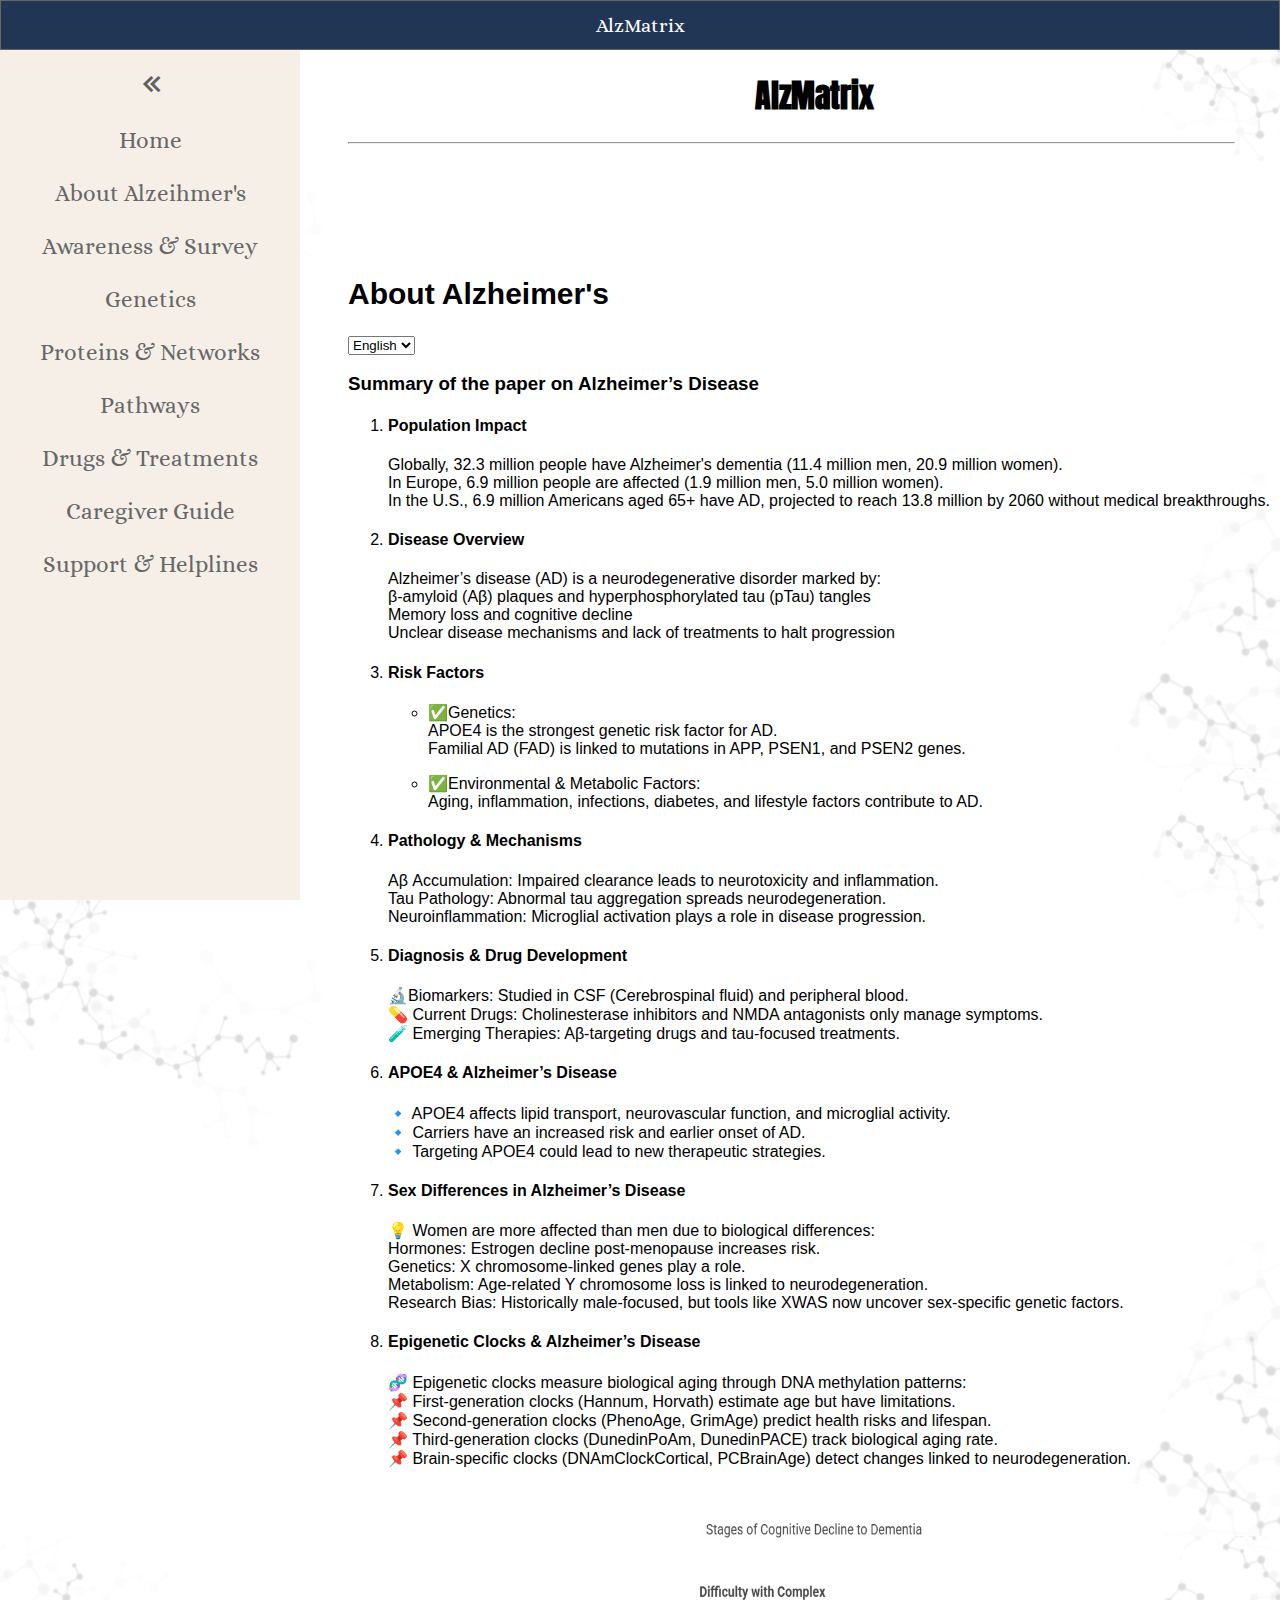
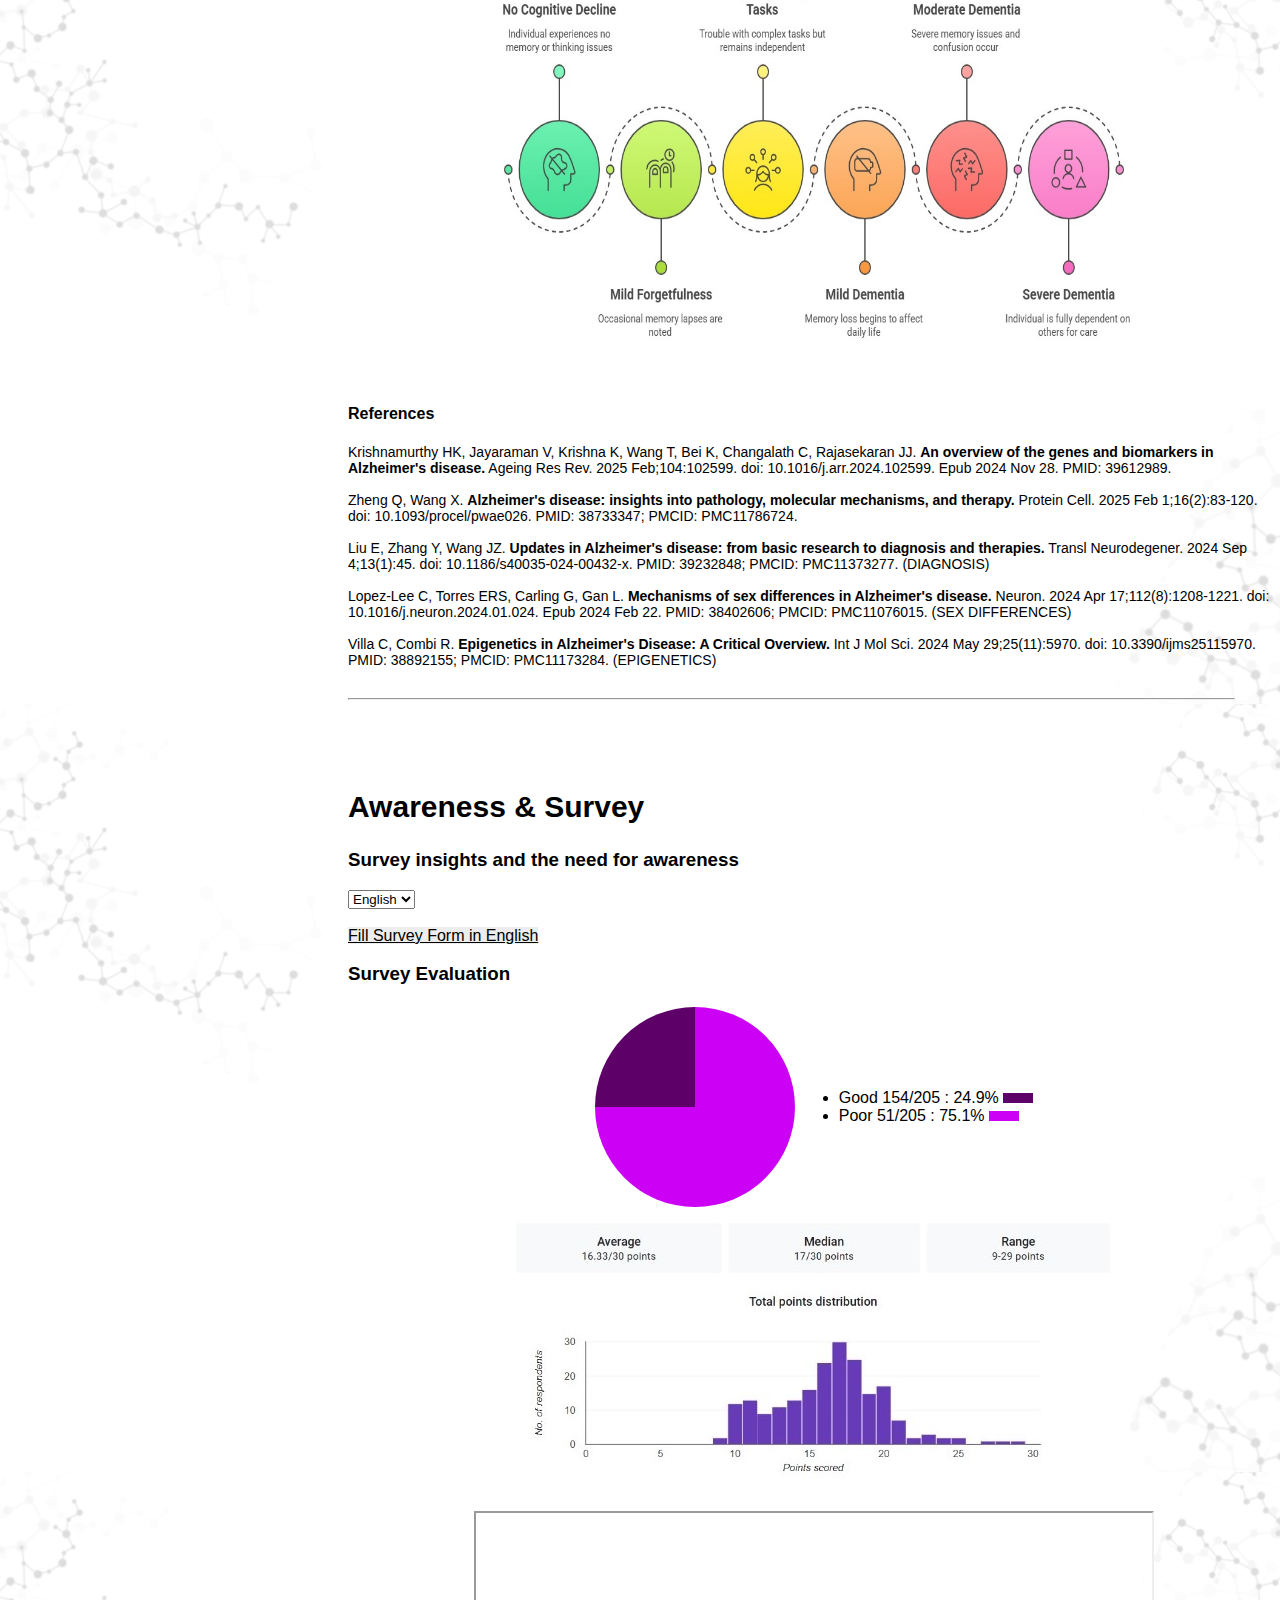
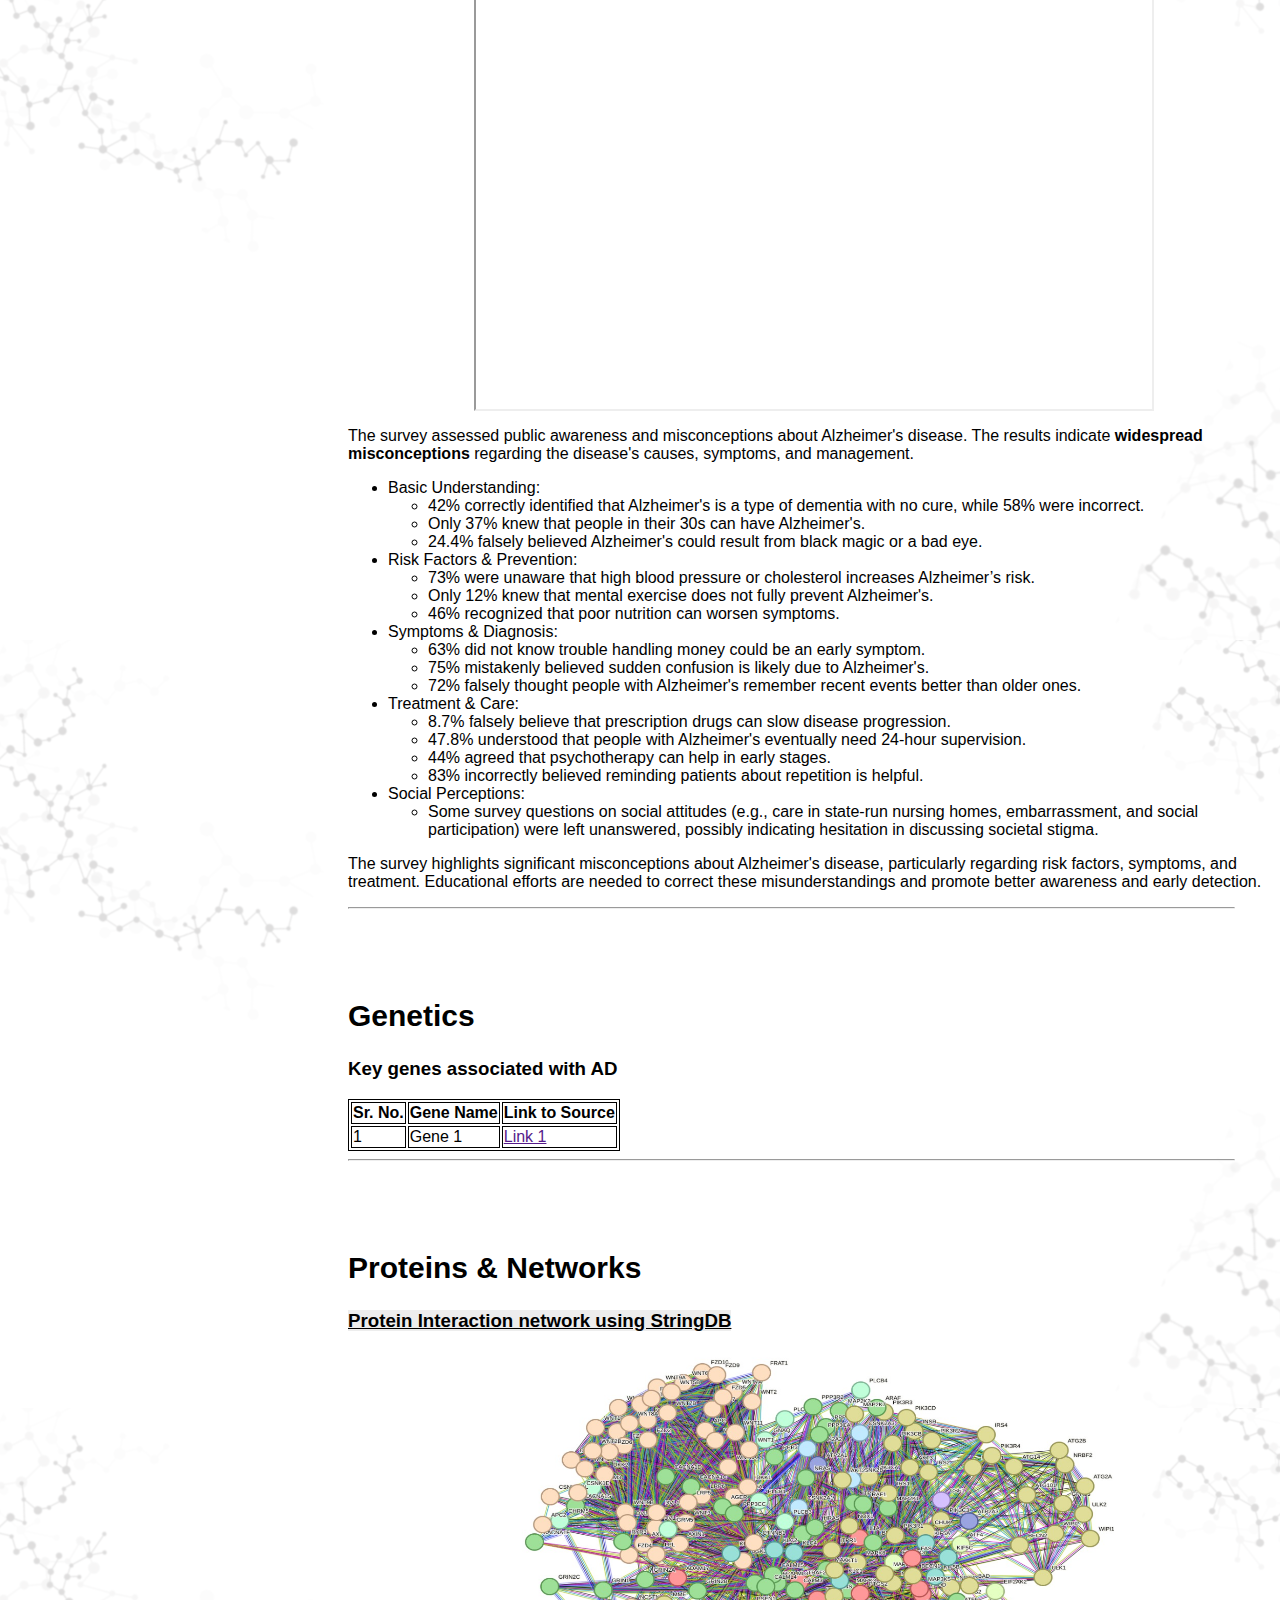
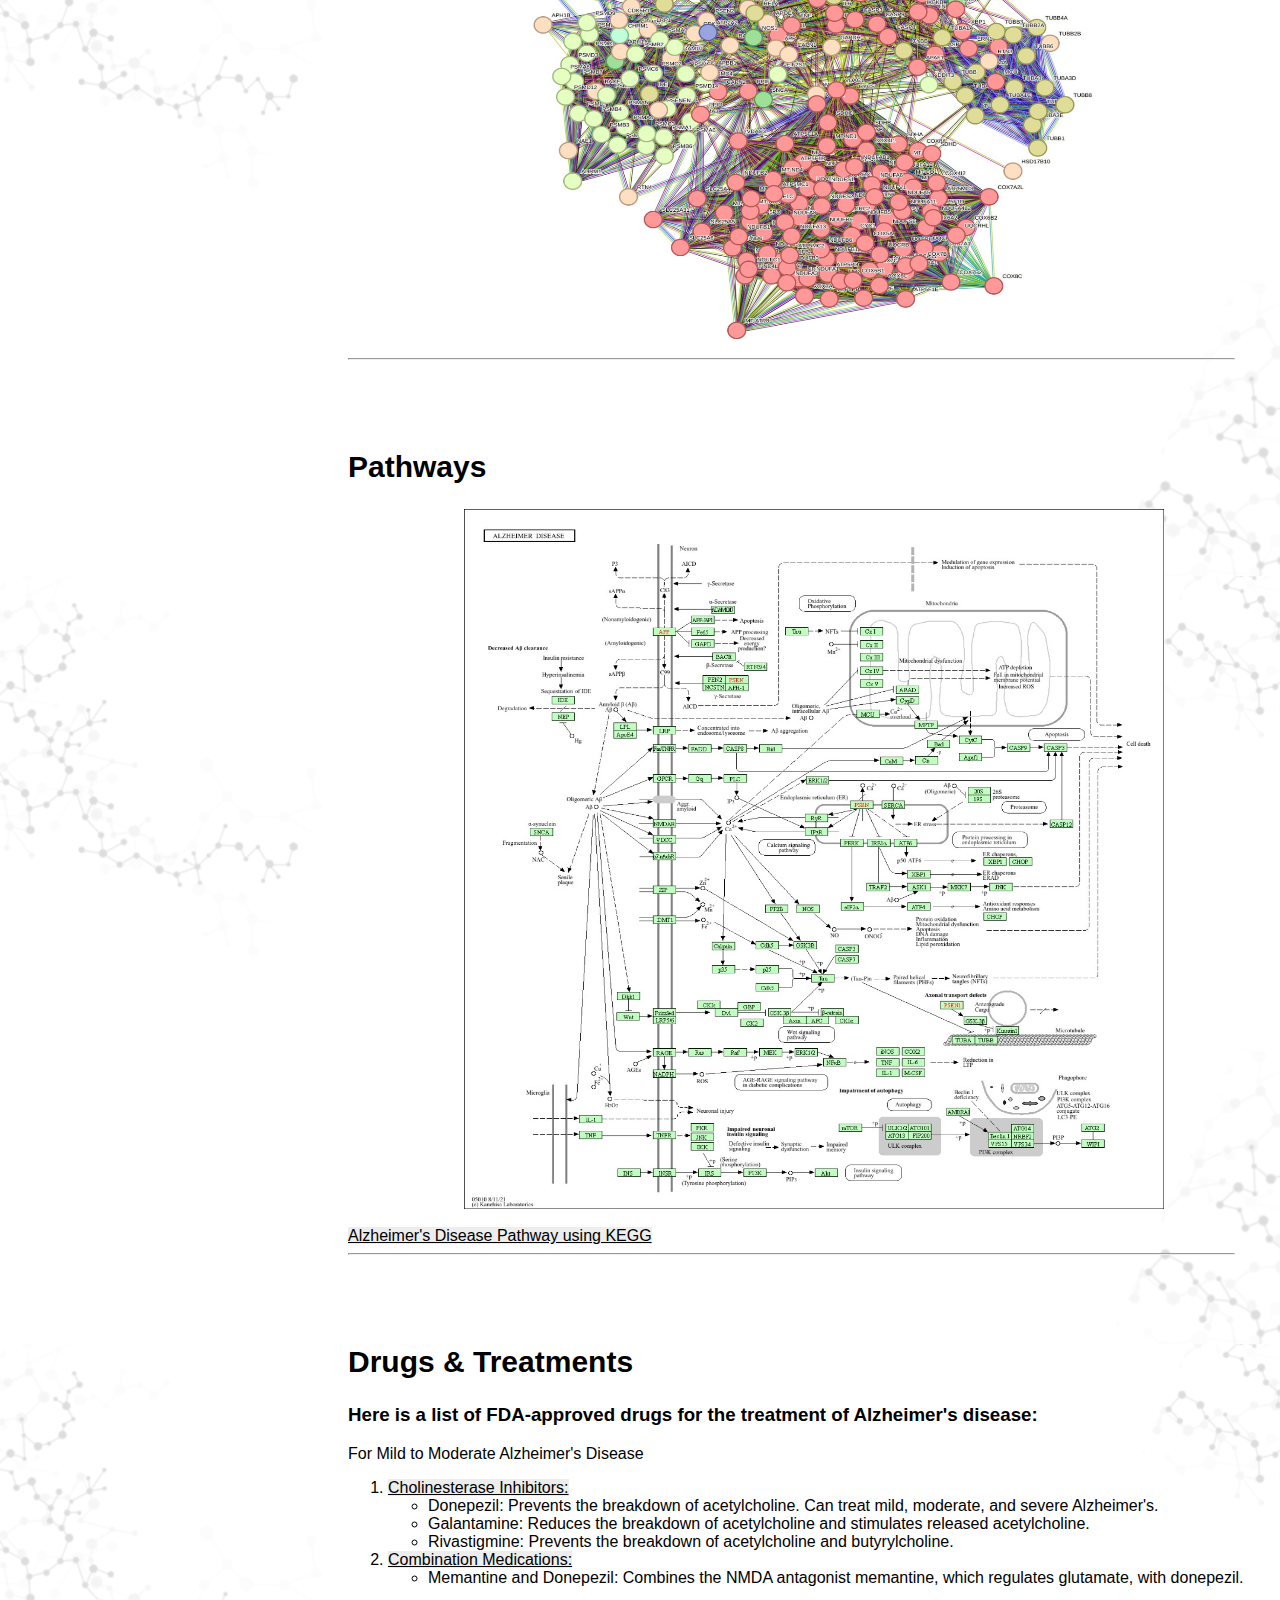
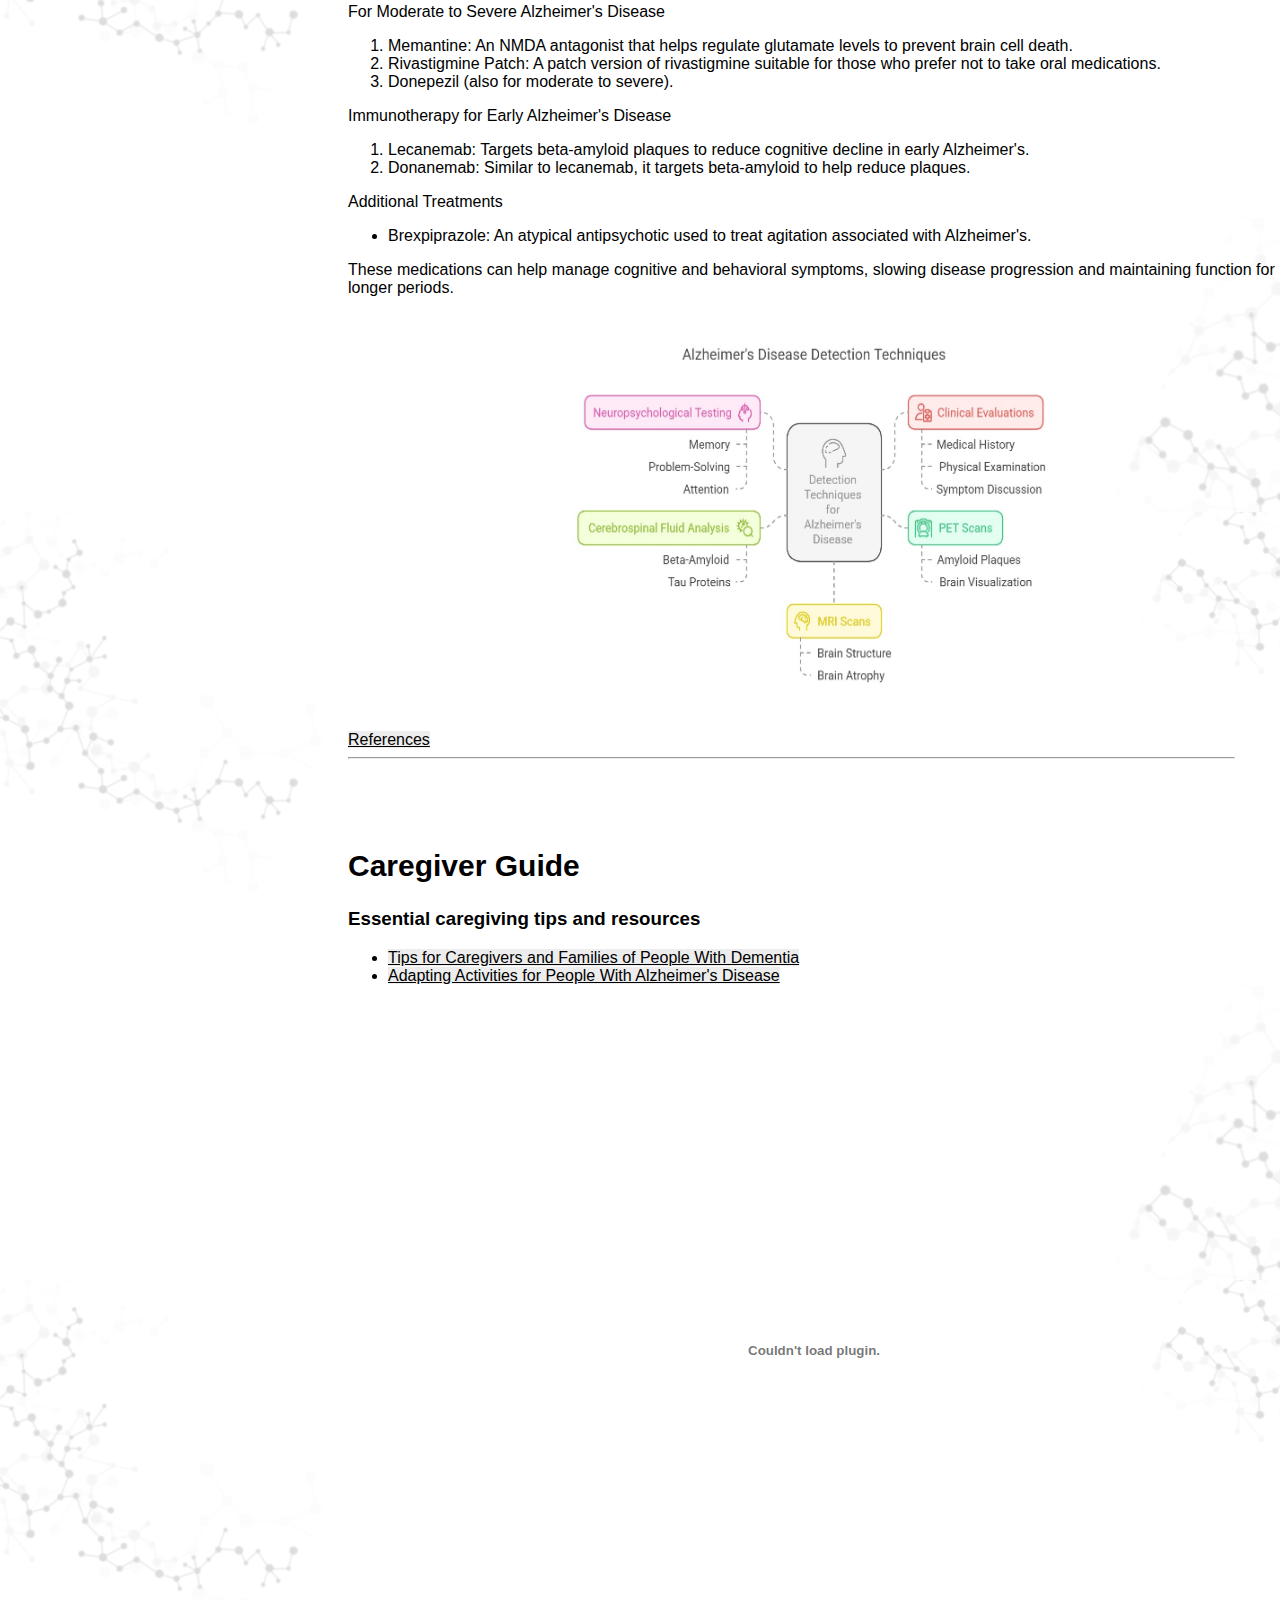
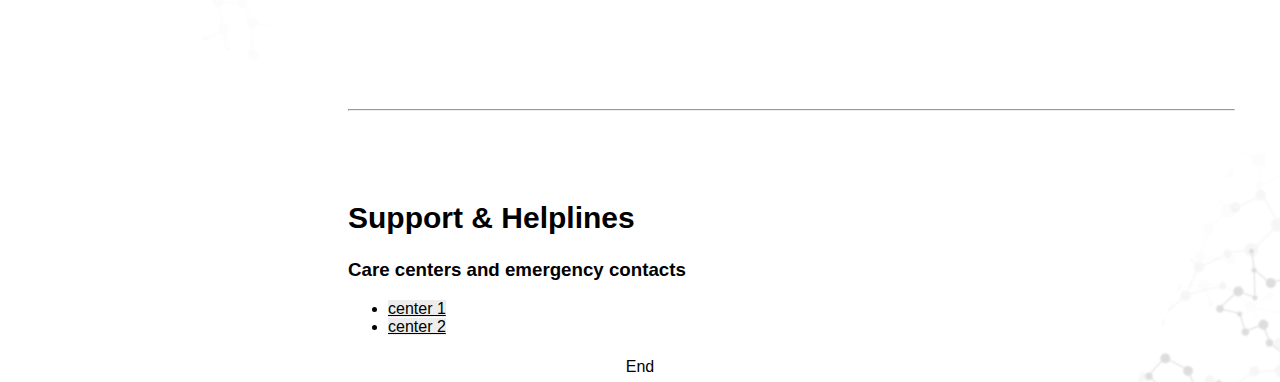
==== commit 6950b707: "modified:   secondpage.css 	modified:   secondpage.html" ====
--- a/secondpage.html
+++ b/secondpage.html
@@ -176,6 +176,31 @@
 
             <img id="about_img" src="images/about_eng.jpg" alt="">
 
+            <h4>References</h4>
+            <p style="font-size: 14px;">
+                Krishnamurthy HK, Jayaraman V, Krishna K, Wang T, Bei K, Changalath C, Rajasekaran JJ. 
+                <b>An overview of the genes and biomarkers in Alzheimer's disease.</b> Ageing Res Rev. 2025 Feb;104:102599. 
+                doi: 10.1016/j.arr.2024.102599. Epub 2024 Nov 28. PMID: 39612989.<br><br>
+
+
+                Zheng Q, Wang X. <b>Alzheimer's disease: insights into pathology, molecular mechanisms, and therapy.</b> 
+                Protein Cell. 2025 Feb 1;16(2):83-120. doi: 10.1093/procel/pwae026. PMID: 38733347; PMCID: PMC11786724.<br><br>
+
+
+                Liu E, Zhang Y, Wang JZ. <b>Updates in Alzheimer's disease: from basic research to diagnosis and therapies.</b> 
+                Transl Neurodegener. 2024 Sep 4;13(1):45. doi: 10.1186/s40035-024-00432-x. PMID: 39232848; 
+                PMCID: PMC11373277. (DIAGNOSIS)<br><br>
+
+
+                Lopez-Lee C, Torres ERS, Carling G, Gan L. <b>Mechanisms of sex differences in Alzheimer's disease.</b>
+                Neuron. 2024 Apr 17;112(8):1208-1221. doi: 10.1016/j.neuron.2024.01.024. Epub 2024 Feb 22. 
+                PMID: 38402606; PMCID: PMC11076015. (SEX DIFFERENCES)<br><br>
+
+                Villa C, Combi R. <b>Epigenetics in Alzheimer's Disease: A Critical Overview. </b>Int J Mol Sci. 
+                2024 May 29;25(11):5970. doi: 10.3390/ijms25115970. PMID: 38892155; PMCID: PMC11173284. (EPIGENETICS)<br><br>
+
+            </p>
+
         
         </div>
 
@@ -198,8 +223,8 @@
                 <td><div id="piechart"></div></td>
                 <td><div id="pie_index">
                     <ul>
-                        <li id="aware_li1">Good 154/205 : 24.9% <span id="topic" style="background-color: rgb(93, 0, 103);"></span></li>
-                        <li id="aware_li2">Poor 51/205 : 75.1% <span id="topic" style="background-color: rgb(204, 0, 245);"></span></li>                    </ul>
+                        <li id="aware_li1">Good 154/205 :   24.9% <span id="topic" style="background-color: rgb(93, 0, 103);"></span></li>
+                        <li id="aware_li2">Poor 51/205 :    75.1% <span id="topic" style="background-color: rgb(204, 0, 245);"></span></li>                    </ul>
                 </div></td>
             </table>
 
@@ -382,6 +407,14 @@
         <div id="guide">
             <h2>Caregiver Guide</h2>
             <h3>Essential caregiving tips and resources </h3>
+            <ul>
+                <li><a id="tip_1" href="https://www.alzheimers.gov/life-with-dementia/tips-caregivers">
+                    Tips for Caregivers and Families of People With Dementia</a>
+                </li>
+                <li><a id="tip_2" href="https://www.nia.nih.gov/health/alzheimers-caregiving/adapting-activities-people-alzheimers-disease">
+                    Adapting Activities for People With Alzheimer's Disease</a>
+                </li>
+            </ul>
             <object id="pdf" type="application/pdf" data="images/Neutral Minimalist Aesthetic Finance Basics For Women Guide Ebook Cover.pdf" ></object>
         </div>
 
@@ -443,15 +476,15 @@
                 document.getElementById("about_ad_h4_7").textContent="Sex Differences in Alzheimer’s Disease";
                 document.getElementById("about_ad_h4_8").textContent="Epigenetic Clocks & Alzheimer’s Disease";
 
-                document.getElementById("about_ad_p_1").textContent="Globally, 32.3 million people have Alzheimer's dementia (11.4 million men, 20.9 million women).<br />In Europe, 6.9 million people are affected (1.9 million men, 5.0 million women).<br />In the U.S., 6.9 million Americans aged 65+ have AD, projected to reach 13.8 million by 2060 without medical breakthroughs.";
-                document.getElementById("about_ad_p_2").textContent="Alzheimer’s disease (AD) is a neurodegenerative disorder marked by:<br>β-amyloid (Aβ) plaques and hyperphosphorylated tau (pTau) tangles<br>Memory loss and cognitive decline<br>Unclear disease mechanisms and lack of treatments to halt progression";
-                document.getElementById("about_ad_p_3").textContent="✅Genetics:<br>APOE4 is the strongest genetic risk factor for AD.<br>Familial AD (FAD) is linked to mutations in APP, PSEN1, and PSEN2 genes.";
-                document.getElementById("about_ad_p_4").textContent="✅Environmental & Metabolic Factors:<br>    Aging, inflammation, infections, diabetes, and lifestyle factors contribute to AD.";
-                document.getElementById("about_ad_p_5").textContent="Aβ Accumulation: Impaired clearance leads to neurotoxicity and inflammation.<br>Tau Pathology: Abnormal tau aggregation spreads neurodegeneration.<br>Neuroinflammation: Microglial activation plays a role in disease progression.";
-                document.getElementById("about_ad_p_6").textContent="🔬Biomarkers: Studied in CSF (Cerebrospinal fluid) and peripheral blood.<br>💊 Current Drugs: Cholinesterase inhibitors and NMDA antagonists only manage symptoms.<br>🧪 Emerging Therapies: Aβ-targeting drugs and tau-focused treatments.";
-                document.getElementById("about_ad_p_7").textContent="🔹 APOE4 affects lipid transport, neurovascular function, and microglial activity.<br>🔹 Carriers have an increased risk and earlier onset of AD.<br>🔹 Targeting APOE4 could lead to new therapeutic strategies.";
-                document.getElementById("about_ad_p_8").textContent="💡 Women are more affected than men due to biological differences:<br>Hormones: Estrogen decline post-menopause increases risk.<br>Genetics: X chromosome-linked genes play a role.<br>Metabolism: Age-related Y chromosome loss is linked to neurodegeneration.<br>Research Bias: Historically male-focused, but tools like XWAS now uncover sex-specific genetic factors.";
-                document.getElementById("about_ad_p_9").textContent="🧬 Epigenetic clocks measure biological aging through DNA methylation patterns:<br>📌 First-generation clocks (Hannum, Horvath) estimate age but have limitations.<br>📌 Second-generation clocks (PhenoAge, GrimAge) predict health risks and lifespan.<br>📌 Third-generation clocks (DunedinPoAm, DunedinPACE) track biological aging rate.<br>📌 Brain-specific clocks (DNAmClockCortical, PCBrainAge) detect changes linked to neurodegeneration.";
+                document.getElementById("about_ad_p_1").innerHTML="Globally, 32.3 million people have Alzheimer's dementia (11.4 million men, 20.9 million women).<br />In Europe, 6.9 million people are affected (1.9 million men, 5.0 million women).<br />In the U.S., 6.9 million Americans aged 65+ have AD, projected to reach 13.8 million by 2060 without medical breakthroughs.";
+                document.getElementById("about_ad_p_2").innerHTML="Alzheimer’s disease (AD) is a neurodegenerative disorder marked by:<br>β-amyloid (Aβ) plaques and hyperphosphorylated tau (pTau) tangles<br>Memory loss and cognitive decline<br>Unclear disease mechanisms and lack of treatments to halt progression";
+                document.getElementById("about_ad_p_3").innerHTML="✅Genetics:<br>APOE4 is the strongest genetic risk factor for AD.<br>Familial AD (FAD) is linked to mutations in APP, PSEN1, and PSEN2 genes.";
+                document.getElementById("about_ad_p_4").innerHTML="✅Environmental & Metabolic Factors:<br>    Aging, inflammation, infections, diabetes, and lifestyle factors contribute to AD.";
+                document.getElementById("about_ad_p_5").innerHTML="Aβ Accumulation: Impaired clearance leads to neurotoxicity and inflammation.<br>Tau Pathology: Abnormal tau aggregation spreads neurodegeneration.<br>Neuroinflammation: Microglial activation plays a role in disease progression.";
+                document.getElementById("about_ad_p_6").innerHTML="🔬Biomarkers: Studied in CSF (Cerebrospinal fluid) and peripheral blood.<br>💊 Current Drugs: Cholinesterase inhibitors and NMDA antagonists only manage symptoms.<br>🧪 Emerging Therapies: Aβ-targeting drugs and tau-focused treatments.";
+                document.getElementById("about_ad_p_7").innerHTML="🔹 APOE4 affects lipid transport, neurovascular function, and microglial activity.<br>🔹 Carriers have an increased risk and earlier onset of AD.<br>🔹 Targeting APOE4 could lead to new therapeutic strategies.";
+                document.getElementById("about_ad_p_8").innerHTML="💡 Women are more affected than men due to biological differences:<br>Hormones: Estrogen decline post-menopause increases risk.<br>Genetics: X chromosome-linked genes play a role.<br>Metabolism: Age-related Y chromosome loss is linked to neurodegeneration.<br>Research Bias: Historically male-focused, but tools like XWAS now uncover sex-specific genetic factors.";
+                document.getElementById("about_ad_p_9").innerHTML="🧬 Epigenetic clocks measure biological aging through DNA methylation patterns:<br>📌 First-generation clocks (Hannum, Horvath) estimate age but have limitations.<br>📌 Second-generation clocks (PhenoAge, GrimAge) predict health risks and lifespan.<br>📌 Third-generation clocks (DunedinPoAm, DunedinPACE) track biological aging rate.<br>📌 Brain-specific clocks (DNAmClockCortical, PCBrainAge) detect changes linked to neurodegeneration.";
                 
                 url.src = 'images/about_eng.jpg';
             }
@@ -474,15 +507,15 @@
                 document.getElementById("about_ad_h4_7").textContent="पुरुष आणि महिलांमधील फरक";
                 document.getElementById("about_ad_h4_8").textContent="एपिजेनेटिक क्लॉक्स आणि अल्झायमर";
 
-                document.getElementById("about_ad_p_1").textContent="जगभरात 32.3 दशलक्ष लोकांना अल्झायमर डिमेंशिया आहे (11.4 दशलक्ष पुरुष, 20.9 दशलक्ष महिला).युरोपमध्ये, 6.9 दशलक्ष लोक प्रभावित आहेत (1.9 दशलक्ष पुरुष, 5.0 दशलक्ष महिला).अमेरिकेत, 6.9 दशलक्ष 65+ वयोगटातील नागरिकांना अल्झायमर आहे, आणि 2060 पर्यंत 13.8 दशलक्षांपर्यंत पोहोचण्याची शक्यता आहे.";
-                document.getElementById("about_ad_p_2").textContent="अल्झायमर हा मस्तिष्काच्या न्यूरोडिजनरेटिव्ह आजारांपैकी एक असून त्यामध्ये:β-अमायलॉईड (Aβ) प्लॅक्स आणि हायपरफॉस्फोरिलेटेड टाऊ (pTau) टॅंगल्स तयार होतात.स्मरणशक्ती आणि संज्ञानात्मक घट होते.रोगाची नेमकी कारणे अजूनही अस्पष्ट असून प्रभावी उपचार नाहीत.";
-                document.getElementById("about_ad_p_3").textContent="✅ अनुवंशिकता:APOE4 हा सर्वात मोठा अनुवांशिक धोका आहे.फॅमिलियल AD (FAD) हे APP, PSEN1 आणि PSEN2 जनुकीय उत्परिवर्तनांशी संबंधित आहे.";
-                document.getElementById("about_ad_p_4").textContent="✅ पर्यावरणीय व चयापचय घटक:वृद्धत्व, जळजळ (इन्फ्लॅमेशन), संसर्ग, मधुमेह आणि जीवनशैली या गोष्टी अल्झायमर वाढवतात.";
-                document.getElementById("about_ad_p_5").textContent="🧠 Aβ संचय: तो मस्तिष्कासाठी विषारी ठरतो आणि न्यूरोइन्फ्लेमेशन वाढवतो.🧠 टाऊ पॅथॉलॉजी: टाऊ प्रथिनांचा असामान्य संचय न्यूरोडिजनरेशनला कारणीभूत ठरतो.🧠 न्यूरोइन्फ्लेमेशन: मायक्रोग्लिया पेशी सक्रिय होऊन रोग वाढवतात.";
-                document.getElementById("about_ad_p_6").textContent="🔬 बायोमार्कर्स: CSF (सरेब्रोस्पायनल फ्लुईड) आणि रक्तातील बायोमार्कर्स अभ्यासात आहेत.💊 सध्याचे औषधे: कोलिनेस्ट्रेस इनहिबिटर आणि NMDA अँटॅगोनिस्ट फक्त लक्षणे नियंत्रित करतात.🧪 नवीन उपचार: Aβ आणि टाऊ लक्ष करणारी औषधे विकसित होत आहेत.";
-                document.getElementById("about_ad_p_7").textContent="🔹 APOE4 मेंदूतील चरबी वाहतूक, न्यूरोव्हॅस्क्युलर कार्य आणि मायक्रोग्लिया क्रियाकलापांवर परिणाम करतो.🔹 APOE4 वाहकांमध्ये अल्झायमर होण्याचा धोका आणि लवकर सुरुवात होण्याची शक्यता जास्त आहे.🔹 APOE4 ला लक्ष्य करणारे उपचार भविष्यात फायदेशीर ठरू शकतात.";
-                document.getElementById("about_ad_p_8").textContent="💡 महिलांना अल्झायमरचा धोका अधिक असतो, मुख्य कारणे:स्ट्रॉजनची घट (मेनोपॉज नंतर धोका वाढतो).X क्रोमोसोमशी संबंधित अनुवांशिक घटक.Y क्रोमोसोमचे वयासोबत लोप, न्यूरोडिजनरेशनशी संबंध.मागील संशोधन पुरुषांवर केंद्रित होते, पण आता XWAS सारखी साधने लिंग-विशिष्ट घटक ओळखत आहेत.";
-                document.getElementById("about_ad_p_9").textContent="🧬 एपिजेनेटिक क्लॉक्स DNA मिथाइलेशन पॅटर्नद्वारे जैविक वृद्धत्व मोजतात.📌 पहिल्या पिढीचे क्लॉक्स (Hannum, Horvath) वयाचा अंदाज लावतात, पण मर्यादा आहेत.📌 दुसऱ्या पिढीचे क्लॉक्स (PhenoAge, GrimAge) आरोग्याचा धोका आणि आयुर्मानाचा अंदाज लावतात.📌 तिसऱ्या पिढीचे क्लॉक्स (DunedinPoAm, DunedinPACE) जैविक वृद्धत्वाचा वेग मोजतात.📌 मेंदू-विशिष्ट क्लॉक्स (DNAmClockCortical, PCBrainAge) न्यूरोडिजनरेशन ओळखतात.";
+                document.getElementById("about_ad_p_1").innerHTML="जगभरात 32.3 दशलक्ष लोकांना अल्झायमर डिमेंशिया आहे (11.4 दशलक्ष पुरुष, 20.9 दशलक्ष महिला).<br>युरोपमध्ये, 6.9 दशलक्ष लोक प्रभावित आहेत (1.9 दशलक्ष पुरुष, 5.0 दशलक्ष महिला).<br>अमेरिकेत, 6.9 दशलक्ष 65+ वयोगटातील नागरिकांना अल्झायमर आहे, आणि 2060 पर्यंत 13.8 दशलक्षांपर्यंत पोहोचण्याची शक्यता आहे.";
+                document.getElementById("about_ad_p_2").innerHTML="अल्झायमर हा मस्तिष्काच्या न्यूरोडिजनरेटिव्ह आजारांपैकी एक असून त्यामध्ये:β-अमायलॉईड (Aβ) प्लॅक्स आणि हायपरफॉस्फोरिलेटेड टाऊ (pTau) टॅंगल्स तयार होतात.<br>स्मरणशक्ती आणि संज्ञानात्मक घट होते.<br>रोगाची नेमकी कारणे अजूनही अस्पष्ट असून प्रभावी उपचार नाहीत.";
+                document.getElementById("about_ad_p_3").innerHTML="✅ अनुवंशिकता:<br>APOE4 हा सर्वात मोठा अनुवांशिक धोका आहे.<br>फॅमिलियल AD (FAD) हे APP, PSEN1 आणि PSEN2 जनुकीय उत्परिवर्तनांशी संबंधित आहे.";
+                document.getElementById("about_ad_p_4").innerHTML="✅ पर्यावरणीय व चयापचय घटक:<br>वृद्धत्व, जळजळ (इन्फ्लॅमेशन), संसर्ग, मधुमेह आणि जीवनशैली या गोष्टी अल्झायमर वाढवतात.";
+                document.getElementById("about_ad_p_5").innerHTML="🧠 Aβ संचय: तो मस्तिष्कासाठी विषारी ठरतो आणि न्यूरोइन्फ्लेमेशन वाढवतो.<br>🧠 टाऊ पॅथॉलॉजी: टाऊ प्रथिनांचा असामान्य संचय न्यूरोडिजनरेशनला कारणीभूत ठरतो.<br>🧠 न्यूरोइन्फ्लेमेशन: मायक्रोग्लिया पेशी सक्रिय होऊन रोग वाढवतात.";
+                document.getElementById("about_ad_p_6").innerHTML="🔬 बायोमार्कर्स: CSF (सरेब्रोस्पायनल फ्लुईड) आणि रक्तातील बायोमार्कर्स अभ्यासात आहेत.<br>💊 सध्याचे औषधे: कोलिनेस्ट्रेस इनहिबिटर आणि NMDA अँटॅगोनिस्ट फक्त लक्षणे नियंत्रित करतात.<br>🧪 नवीन उपचार: Aβ आणि टाऊ लक्ष करणारी औषधे विकसित होत आहेत.";
+                document.getElementById("about_ad_p_7").innerHTML="🔹 APOE4 मेंदूतील चरबी वाहतूक, न्यूरोव्हॅस्क्युलर कार्य आणि मायक्रोग्लिया क्रियाकलापांवर परिणाम करतो.<br>🔹 APOE4 वाहकांमध्ये अल्झायमर होण्याचा धोका आणि लवकर सुरुवात होण्याची शक्यता जास्त आहे.<br>🔹 APOE4 ला लक्ष्य करणारे उपचार भविष्यात फायदेशीर ठरू शकतात.";
+                document.getElementById("about_ad_p_8").innerHTML="💡 महिलांना अल्झायमरचा धोका अधिक असतो, मुख्य कारणे:<br>स्ट्रॉजनची घट (मेनोपॉज नंतर धोका वाढतो).<br>X क्रोमोसोमशी संबंधित अनुवांशिक घटक.<br>Y क्रोमोसोमचे वयासोबत लोप, न्यूरोडिजनरेशनशी संबंध.<br>मागील संशोधन पुरुषांवर केंद्रित होते, पण आता XWAS सारखी साधने लिंग-विशिष्ट घटक ओळखत आहेत.";
+                document.getElementById("about_ad_p_9").innerHTML="🧬 एपिजेनेटिक क्लॉक्स DNA मिथाइलेशन पॅटर्नद्वारे जैविक वृद्धत्व मोजतात.<br>📌 पहिल्या पिढीचे क्लॉक्स (Hannum, Horvath) वयाचा अंदाज लावतात, पण मर्यादा आहेत.<br>📌 दुसऱ्या पिढीचे क्लॉक्स (PhenoAge, GrimAge) आरोग्याचा धोका आणि आयुर्मानाचा अंदाज लावतात.<br>📌 तिसऱ्या पिढीचे क्लॉक्स (DunedinPoAm, DunedinPACE) जैविक वृद्धत्वाचा वेग मोजतात.<br>📌 मेंदू-विशिष्ट क्लॉक्स (DNAmClockCortical, PCBrainAge) न्यूरोडिजनरेशन ओळखतात.";
 
                 url.src = 'images/about_mar.jpg';
             }
@@ -505,15 +538,15 @@
                 document.getElementById("about_ad_h4_7").textContent="लिंग के अनुसार अंतर";
                 document.getElementById("about_ad_h4_8").textContent="एपिजेनेटिक क्लॉक्स";
 
-                document.getElementById("about_ad_p_1").textContent="दुनिया में 32.3 मिलियन लोग अल्झाइमर डिमेंशिया से प्रभावित हैं (11.4 मिलियन पुरुष, 20.9 मिलियन महिलाएं)।यूरोप में, 6.9 मिलियन लोग प्रभावित हैं (1.9 मिलियन पुरुष, 5.0 मिलियन महिलाएं)।अमेरिका में, 6.9 मिलियन 65+ उम्र के लोग अल्झाइमर से पीड़ित हैं, और 2060 तक 13.8 मिलियन तक बढ़ने का अनुमान है।";
-                document.getElementById("about_ad_p_2").textContent="अल्झाइमर एक न्यूरोडीजेनेरेटिव बीमारी है, जिसमें:β-अमायलॉइड (Aβ) प्लाक्स और हाइपरफॉस्फोराइलेटेड टाऊ (pTau) टंगल्स बनते हैं।स्मरणशक्ति और संज्ञानात्मक क्षमता का ह्रास होता है।रोग की सही वजह स्पष्ट नहीं है और कोई इलाज नहीं है।";
-                document.getElementById("about_ad_p_3").textContent="✅ जेनेटिक्स:APOE4 सबसे बड़ा आनुवंशिक जोखिम कारक है।फैमिलियल AD (FAD) APP, PSEN1 और PSEN2 जीन में म्यूटेशन से जुड़ा है।";
-                document.getElementById("about_ad_p_4").textContent="✅ पर्यावरणीय और मेटाबोलिक कारक:उम्र बढ़ना, सूजन, संक्रमण, मधुमेह और जीवनशैली अल्झाइमर को प्रभावित करते हैं।";
-                document.getElementById("about_ad_p_5").textContent="🧠 Aβ संचय: खराब निकासी से न्यूरोटॉक्सिसिटी और सूजन होती है।🧠 टाऊ पैथोलॉजी: टाऊ प्रोटीन का असामान्य संचय न्यूरोडीजेनेरेशन बढ़ाता है।🧠 न्यूरोइन्फ्लेमेशन: माइक्रोग्लिया कोशिकाएं सक्रिय होकर बीमारी को बढ़ाती हैं।";
-                document.getElementById("about_ad_p_6").textContent="🔬 बायोमार्कर: CSF (सेरेब्रोस्पाइनल फ्लुइड) और रक्त बायोमार्कर अध्ययन में हैं।💊 वर्तमान दवाएं: कोलिनेस्टरेज इनहिबिटर और NMDA एंटागोनिस्ट केवल लक्षणों का इलाज करते हैं।🧪 नए उपचार: Aβ और टाऊ पर केंद्रित दवाएं विकसित हो रही हैं।";
-                document.getElementById("about_ad_p_7").textContent="🔹 APOE4 लिपिड ट्रांसपोर्ट, न्यूरोवैस्कुलर कार्य और माइक्रोग्लिया गतिविधि को प्रभावित करता है।🔹 APOE4 वाहकों में अल्झाइमर का जोखिम अधिक और शुरुआत जल्दी होती है।";
-                document.getElementById("about_ad_p_8").textContent="💡 महिलाओं में जोखिम अधिक है – हार्मोनल और जेनेटिक कारणों से।";
-                document.getElementById("about_ad_p_9").textContent="🧬 DNA मिथाइलेशन पैटर्न से जैविक उम्र का पता चलता है।";
+                document.getElementById("about_ad_p_1").innerHTML="दुनिया में 32.3 मिलियन लोग अल्झाइमर डिमेंशिया से प्रभावित हैं (11.4 मिलियन पुरुष, 20.9 मिलियन महिलाएं)।<br>यूरोप में, 6.9 मिलियन लोग प्रभावित हैं (1.9 मिलियन पुरुष, 5.0 मिलियन महिलाएं)।<br>अमेरिका में, 6.9 मिलियन 65+ उम्र के लोग अल्झाइमर से पीड़ित हैं, और 2060 तक 13.8 मिलियन तक बढ़ने का अनुमान है।";
+                document.getElementById("about_ad_p_2").innerHTML="अल्झाइमर एक न्यूरोडीजेनेरेटिव बीमारी है, जिसमें:<br>β-अमायलॉइड (Aβ) प्लाक्स और हाइपरफॉस्फोराइलेटेड टाऊ (pTau) टंगल्स बनते हैं।<br>स्मरणशक्ति और संज्ञानात्मक क्षमता का ह्रास होता है।<br>रोग की सही वजह स्पष्ट नहीं है और कोई इलाज नहीं है।";
+                document.getElementById("about_ad_p_3").innerHTML="✅ जेनेटिक्स:<br>APOE4 सबसे बड़ा आनुवंशिक जोखिम कारक है।<br>फैमिलियल AD (FAD) APP, PSEN1 और PSEN2 जीन में म्यूटेशन से जुड़ा है।";
+                document.getElementById("about_ad_p_4").innerHTML="✅ पर्यावरणीय और मेटाबोलिक कारक:<br>उम्र बढ़ना, सूजन, संक्रमण, मधुमेह और जीवनशैली अल्झाइमर को प्रभावित करते हैं।";
+                document.getElementById("about_ad_p_5").innerHTML="🧠 Aβ संचय: खराब निकासी से न्यूरोटॉक्सिसिटी और सूजन होती है।<br>🧠 टाऊ पैथोलॉजी: टाऊ प्रोटीन का असामान्य संचय न्यूरोडीजेनेरेशन बढ़ाता है।<br>🧠 न्यूरोइन्फ्लेमेशन: माइक्रोग्लिया कोशिकाएं सक्रिय होकर बीमारी को बढ़ाती हैं।";
+                document.getElementById("about_ad_p_6").innerHTML="🔬 बायोमार्कर: CSF (सेरेब्रोस्पाइनल फ्लुइड) और रक्त बायोमार्कर अध्ययन में हैं।<br>💊 वर्तमान दवाएं: कोलिनेस्टरेज इनहिबिटर और NMDA एंटागोनिस्ट केवल लक्षणों का इलाज करते हैं।<br>🧪 नए उपचार: Aβ और टाऊ पर केंद्रित दवाएं विकसित हो रही हैं।";
+                document.getElementById("about_ad_p_7").innerHTML="🔹 APOE4 लिपिड ट्रांसपोर्ट, न्यूरोवैस्कुलर कार्य और माइक्रोग्लिया गतिविधि को प्रभावित करता है।<br>🔹 APOE4 वाहकों में अल्झाइमर का जोखिम अधिक और शुरुआत जल्दी होती है।";
+                document.getElementById("about_ad_p_8").innerHTML="💡 महिलाओं में जोखिम अधिक है – हार्मोनल और जेनेटिक कारणों से।";
+                document.getElementById("about_ad_p_9").innerHTML="🧬 DNA मिथाइलेशन पैटर्न से जैविक उम्र का पता चलता है।";
 
                 url.src = 'images/about_hin.jpg';
             }
--- a/secondpage.css
+++ b/secondpage.css
@@ -108,19 +108,19 @@
     text-decoration: underline;
   } */
 
-#center2, #center1, #references, #inhibitors2, #inhibitors1, #pathway_kegg, #protein_interaction, #survey_form:link{
+#center2, #center1, #references, #inhibitors2, #inhibitors1, #pathway_kegg, #protein_interaction,#tip_1, #tip_2, #survey_form:link{
     color: black;
     background-color: rgb(237, 237, 237);
     text-decoration: underline;
 }
 
-#center2, #center1, #references, #inhibitors2, #inhibitors1, #pathway_kegg, #protein_interaction, #survey_form:hover{
-    color: black;
-    background-color: rgb(102, 102, 102);
-    text-decoration: underline;
-}
-
-#center2, #center1, #references, #inhibitors2, #inhibitors1, #pathway_kegg, #protein_interaction, #survey_form:visited{
+#center2, #center1, #references, #inhibitors2, #inhibitors1, #pathway_kegg, #protein_interaction, #tip_1, #tip_2,#survey_form:hover{
+    color: black;
+    background-color: rgb(225, 175, 254);
+    text-decoration: underline;
+}
+
+#center2, #center1, #references, #inhibitors2, #inhibitors1, #pathway_kegg, #protein_interaction, #tip_1, #tip_2,#survey_form:visited{
     color: black;
     background-color: rgb(237, 237, 237);
     text-decoration: underline;
@@ -171,11 +171,13 @@
 
 h2{
     font-size: 30px;
+    padding-top: 60px;
 }
 
 
 
 hr{
+    margin-bottom: 30px;
     margin-right: 45px;
 }
 
@@ -219,7 +221,8 @@
 
 
 /* #genetics_table{
-    border: black;
+    margin: auto;
+    display: block;
 } */
 
 
